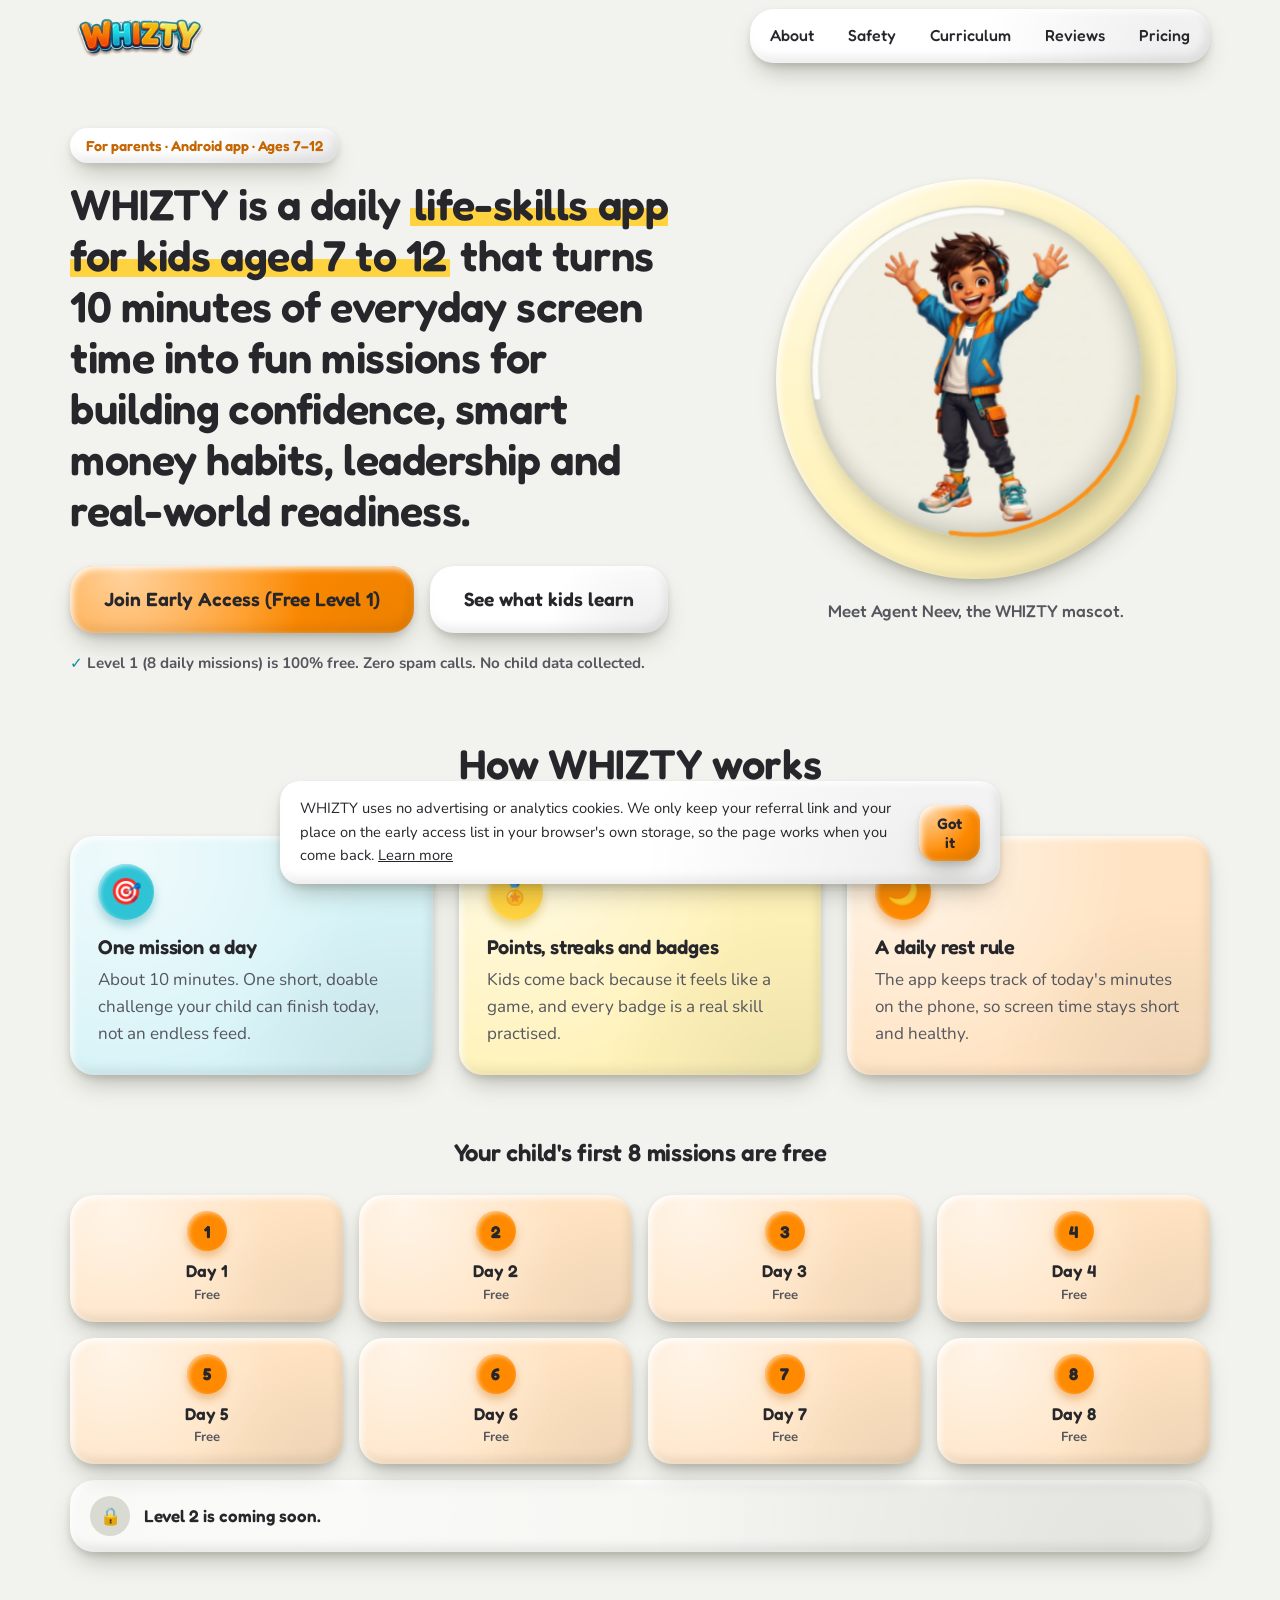
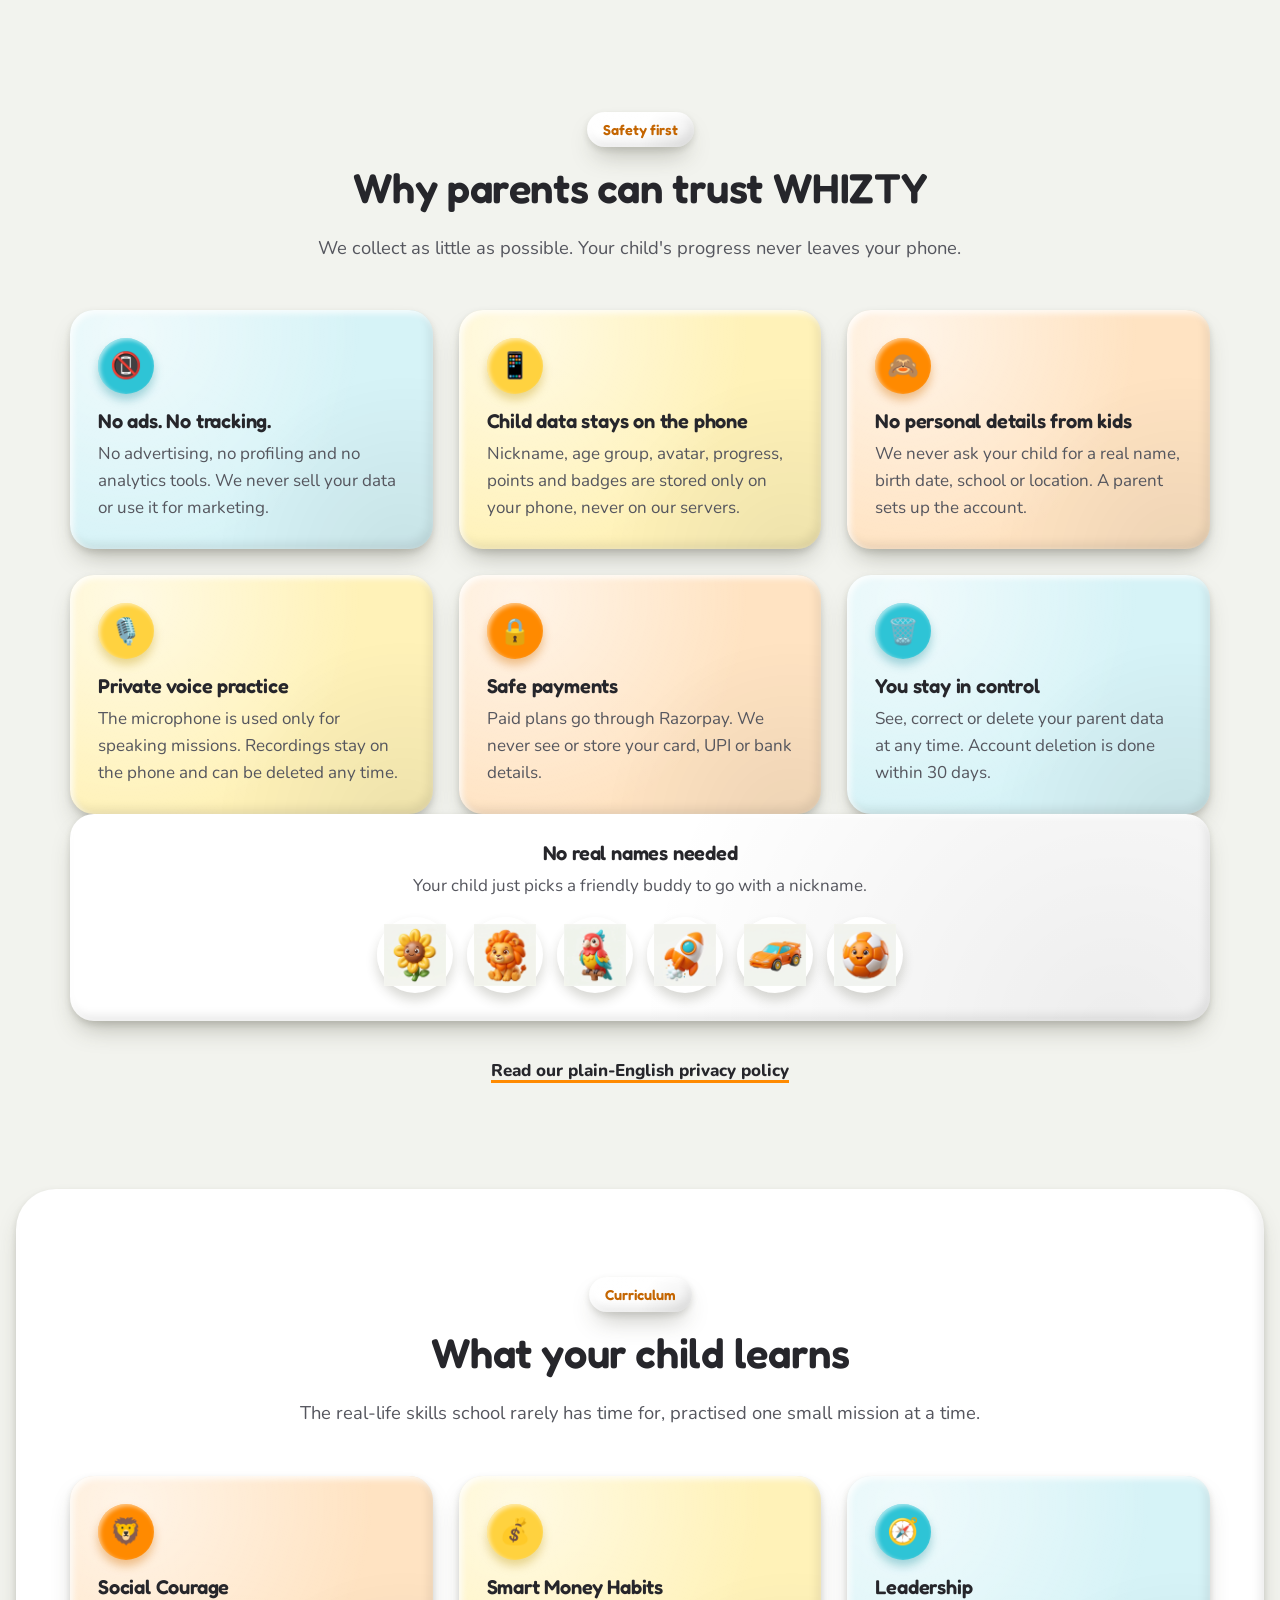
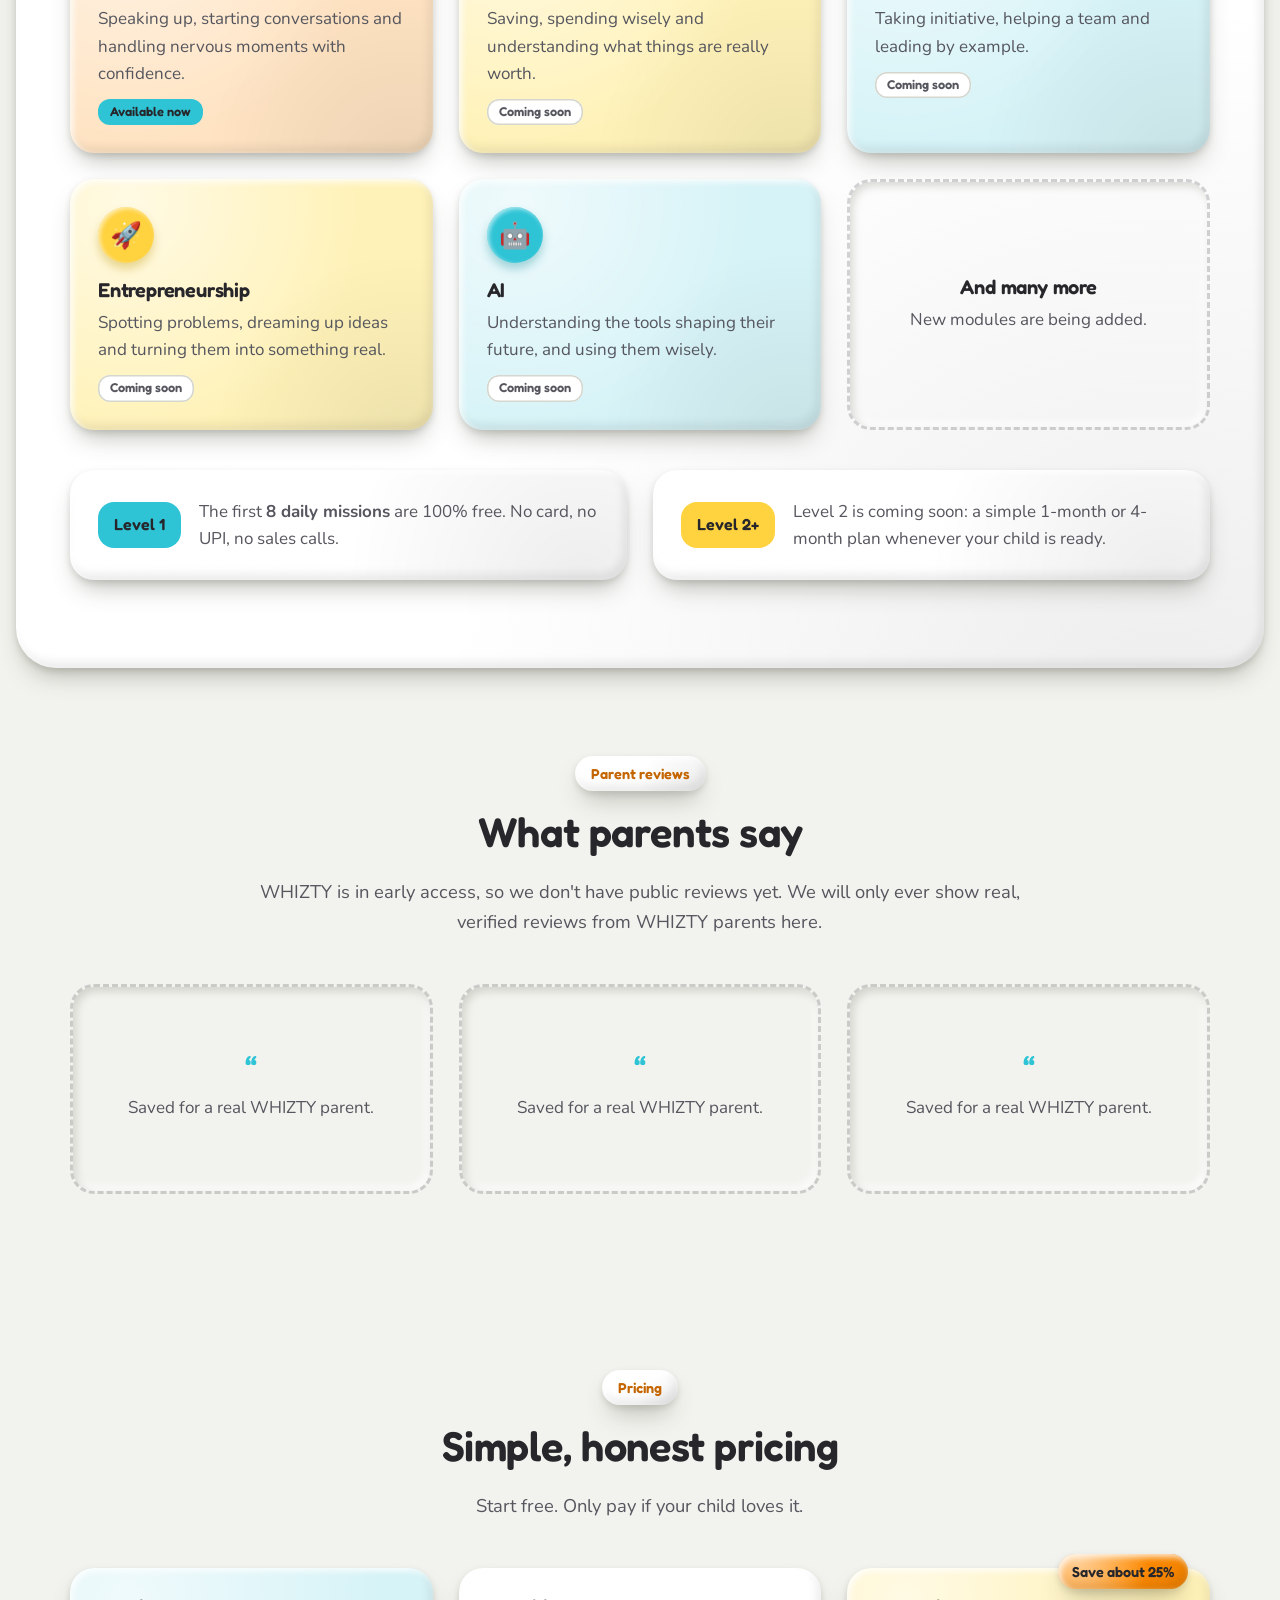
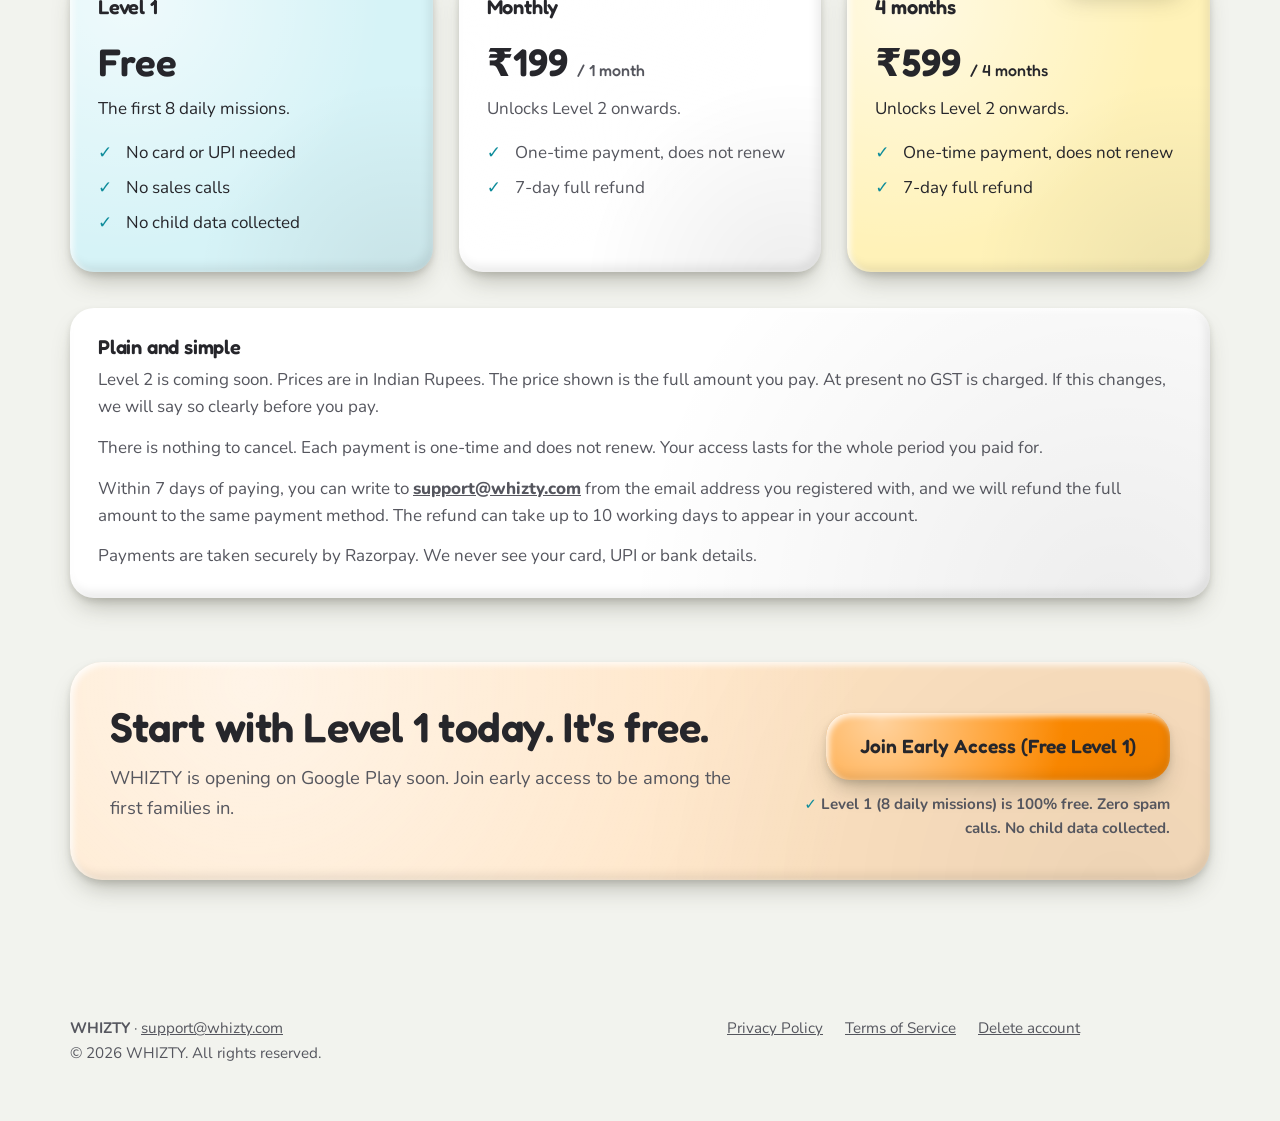
==== index.html @ 429b8684 "WHIZTY website Co-Authored-By: Claude Sonnet 5.5 <noreply@anthropic.com>" ====
<!doctype html>
<html lang="en-IN">
<head>
<meta charset="utf-8">
<meta name="viewport" content="width=device-width, initial-scale=1">
<meta http-equiv="Content-Security-Policy" content="default-src 'self'; script-src 'self'; style-src 'self'; font-src 'self'; img-src 'self' data:; connect-src 'self' https://ypdkqgizdweyfsnjqrsb.supabase.co; form-action 'self'; base-uri 'self'; object-src 'none'; upgrade-insecure-requests">
<meta name="referrer" content="strict-origin-when-cross-origin">
<title>WHIZTY | Daily Life-Skills App for Kids Aged 7–12</title>
<meta name="description" content="WHIZTY turns 10 minutes of daily screen time into fun missions that build confidence, smart money habits and leadership in kids aged 7 to 12. Level 1 is free. No ads, no child data collected.">
<link rel="canonical" href="https://whizty.com/">
<meta name="theme-color" content="#FF8A00">
<meta name="robots" content="index, follow, max-image-preview:large">

<!-- Social previews (WhatsApp, Facebook, LinkedIn, X) -->
<meta property="og:type" content="website">
<meta property="og:site_name" content="WHIZTY">
<meta property="og:locale" content="en_IN">
<meta property="og:url" content="https://whizty.com/">
<meta property="og:title" content="WHIZTY – Life skills for kids aged 7–12, one fun mission a day">
<meta property="og:description" content="Confidence, smart money habits and leadership in 10 minutes a day. Level 1 is 100% free. No ads. No child data collected.">
<meta property="og:image" content="https://whizty.com/assets/og-image.png">
<meta property="og:image:width" content="1200">
<meta property="og:image:height" content="630">
<meta property="og:image:alt" content="Agent Neev, the WHIZTY mascot, next to the words: Life skills for kids aged 7 to 12. Level 1 is 100% free.">
<meta name="twitter:card" content="summary_large_image">
<meta name="twitter:title" content="WHIZTY – Life skills for kids aged 7–12">
<meta name="twitter:description" content="One fun 10-minute mission a day for confidence, money smarts and leadership. Level 1 is free.">
<meta name="twitter:image" content="https://whizty.com/assets/og-image.png">

<link rel="icon" href="favicon.ico" sizes="48x48">
<link rel="icon" href="icon-192.png" type="image/png" sizes="192x192">
<link rel="apple-touch-icon" href="apple-touch-icon.png">
<link rel="preload" href="fonts/fredoka_variable.ttf" as="font" type="font/ttf" crossorigin>
<link rel="stylesheet" href="css/style.css">

<script type="application/ld+json">
{
  "@context": "https://schema.org",
  "@graph": [
    {
      "@type": "Organization",
      "@id": "https://whizty.com/#org",
      "name": "WHIZTY",
      "url": "https://whizty.com/",
      "logo": "https://whizty.com/assets/logo-512.jpg",
      "email": "support@whizty.com"
    },
    {
      "@type": "WebSite",
      "@id": "https://whizty.com/#website",
      "url": "https://whizty.com/",
      "name": "WHIZTY",
      "publisher": { "@id": "https://whizty.com/#org" },
      "inLanguage": "en-IN"
    },
    {
      "@type": "MobileApplication",
      "name": "WHIZTY",
      "operatingSystem": "Android",
      "applicationCategory": "EducationalApplication",
      "description": "A daily life-skills app for kids aged 7 to 12 with one short mission a day for confidence, smart money habits, leadership, entrepreneurship and AI.",
      "audience": { "@type": "PeopleAudience", "suggestedMinAge": 7, "suggestedMaxAge": 12 },
      "publisher": { "@id": "https://whizty.com/#org" },
      "offers": [
        { "@type": "Offer", "name": "Level 1 (8 daily missions)", "price": "0", "priceCurrency": "INR" },
        { "@type": "Offer", "name": "Monthly plan", "price": "199", "priceCurrency": "INR" },
        { "@type": "Offer", "name": "4-month plan", "price": "599", "priceCurrency": "INR" }
      ]
    }
  ]
}
</script>
<script src="config.js" defer></script>
<script src="js/main.js" defer></script>
<script src="js/neev.js" defer></script>
</head>
<body>
<a class="skip" href="#main">Skip to content</a>

<header class="site-header">
  <div class="wrap nav">
    <a class="logo" href="./" aria-label="WHIZTY home">
      <img src="assets/logo-wordmark.webp" alt="WHIZTY" width="140" height="44">
    </a>
    <nav aria-label="Main">
      <ul>
        <li><a href="#about">About</a></li>
        <li><a href="#safety">Safety</a></li>
        <li><a href="#curriculum">Curriculum</a></li>
        <li><a href="#reviews">Reviews</a></li>
        <li><a href="#pricing">Pricing</a></li>
      </ul>
    </nav>
  </div>
</header>

<main id="main">

<!-- 1. WHAT THE APP DOES -->
<section id="about" class="hero" aria-labelledby="pitch">
  <div class="wrap hero-grid">
    <div class="hero-copy">
      <p class="eyebrow">For parents · Android app · Ages 7–12</p>
      <h1 id="pitch">WHIZTY is a daily <span class="hl">life-skills app for kids aged 7 to 12</span> that turns 10 minutes of everyday screen time into fun missions for building confidence, smart money habits, leadership and real-world readiness.</h1>
      <div class="cta-row">
        <a href="#pricing" class="btn btn-primary btn-lg magnetic" data-cta>Join Early Access (Free Level 1)</a>
        <a href="#curriculum" class="btn btn-lg magnetic">See what kids learn</a>
      </div>
      <p class="trust-line">Level 1 (8 daily missions) is 100% free. Zero spam calls. No child data collected.</p>
    </div>

    <div class="hero-visual">
      <div class="neev-stage">
        <div id="neev-slot" class="neev-slot">
          <noscript><img src="assets/neev/neev-1.webp" alt="Agent Neev, the WHIZTY mascot, waving hello with both hands" width="720" height="720"></noscript>
        </div>
      </div>
      <p class="neev-caption">Meet Agent Neev, the WHIZTY mascot.</p>
    </div>
  </div>

  <div class="wrap how">
    <h2 class="center">How WHIZTY works</h2>
    <div class="grid grid-3">
      <article class="card accent-turq">
        <div class="bubble" aria-hidden="true">🎯</div>
        <h3>One mission a day</h3>
        <p>About 10 minutes. One short, doable challenge your child can finish today, not an endless feed.</p>
      </article>
      <article class="card accent-sun">
        <div class="bubble" aria-hidden="true">🏅</div>
        <h3>Points, streaks and badges</h3>
        <p>Kids come back because it feels like a game, and every badge is a real skill practised.</p>
      </article>
      <article class="card accent-orange">
        <div class="bubble" aria-hidden="true">🌙</div>
        <h3>A daily rest rule</h3>
        <p>The app keeps track of today's minutes on the phone, so screen time stays short and healthy.</p>
      </article>
    </div>

    <div class="how-days">
      <h3 class="center">Your child's first 8 missions are free</h3>
      <div class="days">
        <div class="day"><b>1</b>Day 1<small>Free</small></div>
        <div class="day"><b>2</b>Day 2<small>Free</small></div>
        <div class="day"><b>3</b>Day 3<small>Free</small></div>
        <div class="day"><b>4</b>Day 4<small>Free</small></div>
        <div class="day"><b>5</b>Day 5<small>Free</small></div>
        <div class="day"><b>6</b>Day 6<small>Free</small></div>
        <div class="day"><b>7</b>Day 7<small>Free</small></div>
        <div class="day"><b>8</b>Day 8<small>Free</small></div>
      </div>
      <div class="day-locked"><span aria-hidden="true">🔒</span>Level 2 is coming soon.</div>
    </div>
  </div>
</section>

<!-- 2. WHY PARENTS CAN TRUST IT -->
<section id="safety" aria-labelledby="safety-title">
  <div class="wrap">
    <div class="center">
      <p class="eyebrow">Safety first</p>
      <h2 id="safety-title">Why parents can trust WHIZTY</h2>
      <p class="lead">We collect as little as possible. Your child's progress never leaves your phone.</p>
    </div>
    <div class="grid grid-3">
      <article class="card accent-turq">
        <div class="bubble" aria-hidden="true">📵</div>
        <h3>No ads. No tracking.</h3>
        <p>No advertising, no profiling and no analytics tools. We never sell your data or use it for marketing.</p>
      </article>
      <article class="card accent-sun">
        <div class="bubble" aria-hidden="true">📱</div>
        <h3>Child data stays on the phone</h3>
        <p>Nickname, age group, avatar, progress, points and badges are stored only on your phone, never on our servers.</p>
      </article>
      <article class="card accent-orange">
        <div class="bubble" aria-hidden="true">🙈</div>
        <h3>No personal details from kids</h3>
        <p>We never ask your child for a real name, birth date, school or location. A parent sets up the account.</p>
      </article>
      <article class="card accent-sun">
        <div class="bubble" aria-hidden="true">🎙️</div>
        <h3>Private voice practice</h3>
        <p>The microphone is used only for speaking missions. Recordings stay on the phone and can be deleted any time.</p>
      </article>
      <article class="card accent-orange">
        <div class="bubble" aria-hidden="true">🔒</div>
        <h3>Safe payments</h3>
        <p>Paid plans go through Razorpay. We never see or store your card, UPI or bank details.</p>
      </article>
      <article class="card accent-turq">
        <div class="bubble" aria-hidden="true">🗑️</div>
        <h3>You stay in control</h3>
        <p>See, correct or delete your parent data at any time. Account deletion is done within 30 days.</p>
      </article>
    </div>
    <div class="card center">
      <h3>No real names needed</h3>
      <p>Your child just picks a friendly buddy to go with a nickname.</p>
      <div class="buddies">
        <span><img src="assets/avatars/avatar_flower.webp" alt="A cartoon sunflower avatar" width="62" height="62" loading="lazy"></span>
        <span><img src="assets/avatars/avatar_animal.webp" alt="A cartoon lion cub avatar" width="62" height="62" loading="lazy"></span>
        <span><img src="assets/avatars/avatar_bird.webp" alt="A cartoon parrot avatar" width="62" height="62" loading="lazy"></span>
        <span><img src="assets/avatars/avatar_rocket.webp" alt="A cartoon rocket avatar" width="62" height="62" loading="lazy"></span>
        <span><img src="assets/avatars/avatar_car.webp" alt="A cartoon sports car avatar" width="62" height="62" loading="lazy"></span>
        <span><img src="assets/avatars/avatar_ball.webp" alt="A cartoon football avatar" width="62" height="62" loading="lazy"></span>
      </div>
    </div>
    <p class="center trust-link"><a class="text-link" href="privacy.html">Read our plain-English privacy policy</a></p>
  </div>
</section>

<!-- 3. WHAT THE CHILD LEARNS -->
<section id="curriculum" class="skills" aria-labelledby="curriculum-title">
  <div class="wrap">
    <div class="center">
      <p class="eyebrow">Curriculum</p>
      <h2 id="curriculum-title">What your child learns</h2>
      <p class="lead">The real-life skills school rarely has time for, practised one small mission at a time.</p>
    </div>
    <div class="grid skill-grid">
      <article class="card accent-orange">
        <div class="bubble" aria-hidden="true">🦁</div>
        <h3>Social Courage</h3>
        <p>Speaking up, starting conversations and handling nervous moments with confidence.</p>
        <span class="tag">Available now</span>
      </article>
      <article class="card accent-sun">
        <div class="bubble" aria-hidden="true">💰</div>
        <h3>Smart Money Habits</h3>
        <p>Saving, spending wisely and understanding what things are really worth.</p>
        <span class="tag soon">Coming soon</span>
      </article>
      <article class="card accent-turq">
        <div class="bubble" aria-hidden="true">🧭</div>
        <h3>Leadership</h3>
        <p>Taking initiative, helping a team and leading by example.</p>
        <span class="tag soon">Coming soon</span>
      </article>
      <article class="card accent-sun">
        <div class="bubble" aria-hidden="true">🚀</div>
        <h3>Entrepreneurship</h3>
        <p>Spotting problems, dreaming up ideas and turning them into something real.</p>
        <span class="tag soon">Coming soon</span>
      </article>
      <article class="card accent-turq">
        <div class="bubble" aria-hidden="true">🤖</div>
        <h3>AI</h3>
        <p>Understanding the tools shaping their future, and using them wisely.</p>
        <span class="tag soon">Coming soon</span>
      </article>
      <article class="card more">
        <h3>And many more</h3>
        <p>New modules are being added.</p>
      </article>
    </div>
    <div class="levels">
      <div class="card level free">
        <span class="tag">Level 1</span>
        <p>The first <strong>8 daily missions</strong> are 100% free. No card, no UPI, no sales calls.</p>
      </div>
      <div class="card level paid">
        <span class="tag">Level 2+</span>
        <p>Level 2 is coming soon: a simple 1-month or 4-month plan whenever your child is ready.</p>
      </div>
    </div>
  </div>
</section>

<!-- 4. SOCIAL PROOF (verified testimonials only) -->
<section id="reviews" aria-labelledby="reviews-title">
  <div class="wrap">
    <div class="center">
      <p class="eyebrow">Parent reviews</p>
      <h2 id="reviews-title">What parents say</h2>
      <p class="lead">WHIZTY is in early access, so we don't have public reviews yet. We will only ever show real, verified reviews from WHIZTY parents here.</p>
    </div>
    <div class="grid grid-3">
      <!-- To add a REAL, verified review, replace one slot with:
      <figure class="card review">
        <blockquote>"The parent's exact words."</blockquote>
        <figcaption>First name, city · parent of a 9-year-old</figcaption>
      </figure>
      -->
      <div class="card review-slot"><span class="quote" aria-hidden="true">“</span><p>Saved for a real WHIZTY parent.</p></div>
      <div class="card review-slot"><span class="quote" aria-hidden="true">“</span><p>Saved for a real WHIZTY parent.</p></div>
      <div class="card review-slot"><span class="quote" aria-hidden="true">“</span><p>Saved for a real WHIZTY parent.</p></div>
    </div>
  </div>
</section>

<!-- 5. CALL TO ACTION (pricing + final button, bottom-right) -->
<section id="pricing" aria-labelledby="pricing-title">
  <div class="wrap">
    <div class="center">
      <p class="eyebrow">Pricing</p>
      <h2 id="pricing-title">Simple, honest pricing</h2>
      <p class="lead">Start free. Only pay if your child loves it.</p>
    </div>
    <div class="grid grid-3 price-grid">
      <article class="card plan free">
        <h3>Level 1</h3>
        <p class="price">Free</p>
        <p>The first 8 daily missions.</p>
        <ul>
          <li>No card or UPI needed</li>
          <li>No sales calls</li>
          <li>No child data collected</li>
        </ul>
      </article>
      <article class="card plan">
        <h3>Monthly</h3>
        <p class="price">₹199 <small>/ 1 month</small></p>
        <p>Unlocks Level 2 onwards.</p>
        <ul>
          <li>One-time payment, does not renew</li>
          <li>7-day full refund</li>
        </ul>
      </article>
      <article class="card plan featured">
        <span class="badge">Save about 25%</span>
        <h3>4 months</h3>
        <p class="price">₹599 <small>/ 4 months</small></p>
        <p>Unlocks Level 2 onwards.</p>
        <ul>
          <li>One-time payment, does not renew</li>
          <li>7-day full refund</li>
        </ul>
      </article>
    </div>
    <div class="card pay-note-card">
      <h3>Plain and simple</h3>
      <p>Level 2 is coming soon. Prices are in Indian Rupees. The price shown is the full amount you pay. At present no GST is charged. If this changes, we will say so clearly before you pay.</p>
      <p>There is nothing to cancel. Each payment is one-time and does not renew. Your access lasts for the whole period you paid for.</p>
      <p>Within 7 days of paying, you can write to <a href="mailto:support@whizty.com">support@whizty.com</a> from the email address you registered with, and we will refund the full amount to the same payment method. The refund can take up to 10 working days to appear in your account.</p>
      <p>Payments are taken securely by Razorpay. We never see your card, UPI or bank details.</p>
    </div>

    <div class="final-cta">
      <div>
        <h2>Start with Level 1 today. It's free.</h2>
        <p class="lead">WHIZTY is opening on Google Play soon. Join early access to be among the first families in.</p>
      </div>
      <div class="actions">
        <a href="#pricing" class="btn btn-primary btn-lg magnetic" data-cta>Join Early Access (Free Level 1)</a>
        <a class="wa-link" href="#" data-wa-contact hidden>Or message us on WhatsApp</a>
        <p class="trust-line">Level 1 (8 daily missions) is 100% free. Zero spam calls. No child data collected.</p>
      </div>
    </div>
  </div>
</section>
</main>

<footer class="site-footer">
  <div class="wrap foot">
    <div>
      <strong>WHIZTY</strong> · <a href="mailto:support@whizty.com">support@whizty.com</a><br>
      © <span data-year>2026</span> WHIZTY. All rights reserved.
    </div>
    <nav aria-label="Legal">
      <a href="privacy.html">Privacy Policy</a>
      <a href="terms.html">Terms of Service</a>
      <a href="delete-account.html">Delete account</a>
    </nav>
  </div>
</footer>

<!-- Agent Neev: drawn on a canvas that follows scroll progress -->
<canvas id="neev" class="neev-canvas" role="img" aria-label="Agent Neev, the WHIZTY mascot: a cheerful boy in a blue and orange jacket with a headset, who waves, points and gives a thumbs up as you scroll down the page"></canvas>

<!-- Early Access form -->
<dialog id="join-dialog" class="dialog" aria-labelledby="join-title">
  <button class="dialog-close" type="button" data-close aria-label="Close">×</button>

  <div id="view-form">
    <h2 id="join-title">Join Early Access</h2>
    <p class="small">Get free Level 1 access as soon as WHIZTY opens. We'll add your Gmail to our Google Play test list and send you the invite on WhatsApp.</p>
    <form id="join-form" novalidate>
      <div class="field">
        <label for="f-wa">Parent's WhatsApp number</label>
        <div class="phone-field">
          <span class="prefix" aria-hidden="true">+91</span>
          <input class="input" id="f-wa" name="whatsapp" type="tel" inputmode="numeric" autocomplete="tel-national" maxlength="14" placeholder="98765 43210" required aria-describedby="f-wa-hint">
        </div>
        <p class="hint" id="f-wa-hint">10-digit Indian mobile number.</p>
      </div>
      <div class="field">
        <label for="f-gm">Gmail ID you use on Google Play</label>
        <input class="input" id="f-gm" name="email" type="email" autocomplete="email" placeholder="yourname@gmail.com" required aria-describedby="f-gm-hint">
        <p class="hint" id="f-gm-hint">Needed to add you as a tester on Google Play.</p>
      </div>
      <label class="check">
        <input type="checkbox" id="f-consent" name="consent" required>
        <span>I am the parent or guardian. I agree to the <a href="privacy.html" target="_blank" rel="noopener">Privacy Policy</a> and to WHIZTY messaging me on WhatsApp about early access.</span>
      </label>
      <div class="hp" aria-hidden="true">
        <label for="f-site">Leave this empty</label>
        <input id="f-site" name="website" type="text" tabindex="-1" autocomplete="off">
      </div>
      <p class="form-error" id="form-error" role="alert"></p>
      <button class="btn btn-primary btn-block btn-lg" type="submit" id="join-submit">Join Early Access</button>
      <p class="trust-line">Level 1 (8 daily missions) is 100% free. Zero spam calls. No child data collected.</p>
    </form>
  </div>

  <div id="view-done" hidden>
    <p class="eyebrow" id="done-eyebrow">You're in! 🎉</p>
    <h2 class="done-rank" id="done-rank" tabindex="-1">You are on the Early Access list</h2>
    <div class="progress-wrap">
      <p class="reward">Invite 3 parents = Founding Parent Priority Access + 1 Month of Level 2 Free (worth ₹199).</p>
      <div class="bar" role="progressbar" aria-label="Parents invited" aria-valuemin="0" aria-valuemax="3" aria-valuenow="0" id="ref-bar"><span id="ref-fill"></span></div>
      <p class="count" id="ref-count">0 of 3 parents joined with your link</p>
    </div>
    <p class="small">Every parent who joins with your link moves you 10 places up the list.</p>
    <div class="share-row">
      <a class="btn btn-primary btn-lg" id="share-wa" href="#" target="_blank" rel="noopener">
        <svg viewBox="0 0 24 24" aria-hidden="true"><path fill="currentColor" d="M12 2a10 10 0 0 0-8.6 15.1L2 22l5-1.3A10 10 0 1 0 12 2Zm0 18.2a8.2 8.2 0 0 1-4.2-1.2l-.3-.2-3 .8.8-2.9-.2-.3A8.2 8.2 0 1 1 12 20.2Zm4.5-6.1c-.2-.1-1.5-.7-1.7-.8-.2-.1-.4-.1-.6.1l-.8 1c-.1.2-.3.2-.5.1a6.7 6.7 0 0 1-3.3-2.9c-.3-.4.3-.4.7-1.4.1-.2 0-.3 0-.4l-.8-1.8c-.2-.5-.4-.4-.6-.4h-.5a1 1 0 0 0-.7.3 3 3 0 0 0-.9 2.2c0 1.3.9 2.5 1 2.7.1.2 1.8 2.8 4.4 3.9 1.6.7 2.3.8 3.1.6.5-.1 1.5-.6 1.7-1.2.2-.6.2-1.1.2-1.2-.1-.2-.3-.2-.5-.3Z"/></svg>
        Share on WhatsApp
      </a>
      <button class="btn" type="button" id="copy-link">Copy Referral Link</button>
    </div>
    <p class="ref-link" id="ref-link"></p>
    <p class="small center"><button type="button" class="linklike" id="not-me">Not you? Join with different details</button></p>
  </div>
</dialog>

<!-- Cookie notice -->
<div class="cookie" id="cookie" role="region" aria-label="Cookie notice" hidden>
  <p>WHIZTY uses no advertising or analytics cookies. We only keep your referral link and your place on the early access list in your browser's own storage, so the page works when you come back. <a href="privacy.html#website">Learn more</a></p>
  <button class="btn btn-primary btn-sm" type="button" id="cookie-ok">Got it</button>
</div>
</body>
</html>
---- css/style.css ----
/* WHIZTY landing page: the same claymorphism look as the Android app.
   Brand palette (strict): cream #F2F3EE · orange #FF8A00 · turquoise #2EC4D6 · yellow #FFD23F
   Fonts are the app's own Fredoka (headings, buttons) and Nunito (body), kept in /fonts.
   Clay recipe = ui/ClayStyle.kt in the app: soft shadow underneath, a light patch top-left,
   a faint shade bottom-right and a thin light rim. Pressed things dip to 95%. */

@font-face {
  font-family: "Fredoka";
  src: url("../fonts/fredoka_variable.ttf") format("truetype");
  font-weight: 300 700;
  font-display: swap;
}
@font-face {
  font-family: "Nunito";
  src: url("../fonts/nunito_variable.ttf") format("truetype");
  font-weight: 200 1000;
  font-display: swap;
}

:root {
  --cream: #F2F3EE;
  --orange: #FF8A00;
  --turq: #2EC4D6;
  --sun: #FFD23F;
  --orange-tint: #FFE3C2;   /* the app's "today" day card */
  --turq-tint: #D6F3F7;
  --sun-tint: #FFF2B8;
  --locked: #F4F4F0;        /* the app's locked day card */
  --ink: #26262B;
  --ink-soft: #55565E;
  --surface: #FFFFFF;       /* the app's finished-day card */
  --r-16: 16px;
  --r-20: 20px;
  --r-24: 24px;
  --sh: 60, 60, 40;         /* shadow colour (r, g, b); coloured clay overrides it */
  /* light patch top-left + faint shade bottom-right, drawn over the clay colour */
  --patch: radial-gradient(circle at 16% 10%, rgba(255, 255, 255, .62), rgba(255, 255, 255, 0) 62%),
           radial-gradient(circle at 92% 105%, rgba(0, 0, 0, .07), rgba(0, 0, 0, 0) 45%);
  --clay: 0 14px 24px -8px rgba(var(--sh), .34), 0 3px 6px rgba(var(--sh), .14),
          inset 3px 3px 6px rgba(255, 255, 255, .85), inset -4px -6px 10px rgba(0, 0, 0, .08);
  --clay-in: inset 3px 4px 8px rgba(60, 60, 40, .18), inset -3px -4px 8px rgba(255, 255, 255, .9);
  --font-head: "Fredoka", "Trebuchet MS", system-ui, sans-serif;
  --font-body: "Nunito", system-ui, -apple-system, "Segoe UI", sans-serif;
  --header-h: 72px;
  --press: cubic-bezier(.34, 1.56, .64, 1);   /* the app's bouncy spring */
}

*, *::before, *::after { box-sizing: border-box; }
html { scroll-behavior: smooth; -webkit-text-size-adjust: 100%; }
body {
  margin: 0;
  background: var(--cream);
  color: var(--ink);
  font-family: var(--font-body);
  font-size: 17px;
  line-height: 1.6;
  overflow-x: hidden;
}
img { max-width: 100%; height: auto; display: block; }
a { color: inherit; }
h1, h2, h3, .btn, .tag, .badge, .eyebrow { font-family: var(--font-head); }
h1, h2, h3 { line-height: 1.18; margin: 0 0 .5em; font-weight: 600; letter-spacing: -.01em; }
h2 { font-size: clamp(1.8rem, 4vw, 2.6rem); }
h3 { font-size: 1.25rem; }
p { margin: 0 0 1em; }
:focus-visible { outline: 3px solid var(--turq); outline-offset: 3px; border-radius: 8px; }

.wrap { width: min(1140px, 100% - 32px); margin-inline: auto; }
section { padding: 88px 0; scroll-margin-top: var(--header-h); }
.center { text-align: center; }
.lead { font-size: 1.15rem; color: var(--ink-soft); max-width: 42em; }
.center .lead { margin-inline: auto; }
.eyebrow {
  display: inline-block; margin: 0 0 16px; padding: 6px 16px;
  font-weight: 600; font-size: .9rem; color: #C46500;
  background: var(--patch), var(--surface); border-radius: 999px; box-shadow: var(--clay);
  --sh: 255, 138, 0;
}
.skip { position: absolute; left: -999px; top: 8px; z-index: 100; background: var(--sun); padding: 8px 14px; border-radius: 12px; }
.skip:focus { left: 8px; }

/* ---------- Header (logo top-left = start of the Z) ---------- */
.site-header {
  position: sticky; top: 0; z-index: 30;
  background: rgba(242, 243, 238, .9);
  backdrop-filter: blur(10px); -webkit-backdrop-filter: blur(10px);
}
.nav { display: flex; align-items: center; justify-content: space-between; gap: 16px; min-height: var(--header-h); }
.logo { display: flex; align-items: center; gap: 10px; text-decoration: none; font-family: var(--font-head); font-weight: 700; font-size: 1.55rem; letter-spacing: .03em; }
/* darken blend lets the wordmark's off-white background melt into the cream page */
.logo img { width: auto; height: 44px; mix-blend-mode: darken; }
.nav ul { display: flex; gap: 6px; list-style: none; margin: 0; padding: 6px; background: var(--patch), var(--surface); border-radius: var(--r-24); box-shadow: var(--clay); }
.nav ul a { display: block; padding: 8px 14px; border-radius: var(--r-16); text-decoration: none; font-family: var(--font-head); font-weight: 500; font-size: 1rem; transition: transform .25s var(--press), background .2s; }
.nav ul a:hover { background: var(--orange-tint); }
.nav ul a:active { transform: scale(.95); }

/* ---------- Buttons (clay, dip to 95% when pressed) ---------- */
.btn {
  display: inline-flex; align-items: center; justify-content: center; gap: 10px;
  min-height: 52px; padding: 14px 28px; border: 0; border-radius: var(--r-24);
  font-size: 1.08rem; font-weight: 600; text-decoration: none; text-align: center; cursor: pointer;
  color: var(--ink); background: var(--patch), var(--surface); box-shadow: var(--clay);
  transition: transform .25s var(--press), box-shadow .2s ease, translate .25s cubic-bezier(.2, .8, .2, 1);
}
.btn:hover { transform: translateY(-2px); }
.btn:active { transform: scale(.95); }
.btn-primary { background: var(--patch), var(--orange); --sh: 255, 110, 0; }
.btn-turq { background: var(--patch), var(--turq); --sh: 20, 140, 155; }
.btn-lg { min-height: 64px; padding: 18px 34px; font-size: 1.2rem; }
.btn-sm { min-height: 42px; padding: 9px 18px; font-size: .95rem; border-radius: var(--r-16); }
.btn-block { width: 100%; }
.btn[disabled] { opacity: .65; cursor: progress; }
.btn svg { width: 22px; height: 22px; flex: none; }

/* ---------- Clay cards (puffy, expand on hover) ---------- */
.card {
  position: relative; padding: 28px; border-radius: var(--r-24);
  background: var(--patch), var(--surface); box-shadow: var(--clay);
  transition: transform .28s var(--press), box-shadow .28s ease;
}
@media (hover: hover) {
  .card:hover { transform: translateY(-6px) scale(1.035); }
}
.card:focus-within { transform: translateY(-4px) scale(1.02); }
.card h3 { margin-bottom: 6px; }
.card p { color: var(--ink-soft); margin: 0; }
.accent-turq { background: var(--patch), var(--turq-tint); --sh: 46, 196, 214; }
.accent-sun { background: var(--patch), var(--sun-tint); --sh: 230, 170, 0; }
.accent-orange { background: var(--patch), var(--orange-tint); --sh: 255, 138, 0; }
.bubble {
  display: grid; place-items: center; width: 56px; height: 56px; margin-bottom: 16px;
  border-radius: 50%; font-size: 1.6rem; line-height: 1; background: var(--surface);
  box-shadow: 0 6px 10px rgba(60, 60, 40, .18), inset 2px 2px 4px #fff;
}
.accent-turq .bubble { background: var(--turq); box-shadow: 0 6px 10px rgba(20, 140, 155, .35), inset 2px 2px 4px rgba(255, 255, 255, .6); }
.accent-sun .bubble { background: var(--sun); box-shadow: 0 6px 10px rgba(190, 150, 0, .35), inset 2px 2px 4px rgba(255, 255, 255, .6); }
.accent-orange .bubble { background: var(--orange); box-shadow: 0 6px 10px rgba(214, 112, 0, .4), inset 2px 2px 4px rgba(255, 255, 255, .55); }
.grid { display: grid; gap: 26px; margin-top: 48px; }
.grid-3 { grid-template-columns: repeat(3, 1fr); }
.grid-2 { grid-template-columns: repeat(2, 1fr); }

/* ---------- Hero ---------- */
.hero { padding: 56px 0 72px; }
.hero-grid { display: grid; grid-template-columns: 1.15fr .85fr; gap: 40px; align-items: center; }
.hero h1 { font-size: clamp(1.75rem, 3.5vw, 2.7rem); font-weight: 600; max-width: 30ch; }
.hl { background: linear-gradient(transparent 58%, var(--sun) 58%, var(--sun) 92%, transparent 92%); padding: 0 .08em; }
.cta-row { display: flex; flex-wrap: wrap; gap: 16px; margin: 30px 0 18px; }
.trust-line { font-size: .95rem; font-weight: 700; color: var(--ink-soft); margin: 0; }
.trust-line::before { content: "✓ "; color: #0E8C9B; }
.hero-visual { position: relative; display: grid; justify-items: center; }
.neev-stage {
  position: relative; width: min(400px, 100%); aspect-ratio: 1;
  border-radius: 50%; background: var(--patch), var(--sun-tint); box-shadow: var(--clay); --sh: 230, 170, 0;
}
.neev-stage::after {
  content: ""; position: absolute; inset: 14%; border-radius: 50%;
  background: radial-gradient(circle at 35% 30%, rgba(255, 210, 63, .5), rgba(46, 196, 214, .22) 70%);
}
.neev-slot { position: absolute; inset: 4%; z-index: 1; }
.neev-slot img { width: 100%; height: 100%; object-fit: contain; }
.neev-caption { margin: 18px 0 0; font-family: var(--font-head); font-weight: 500; color: var(--ink-soft); text-align: center; }
.how { margin-top: 64px; }

/* The day cards, like the app's dashboard */
.days { display: grid; grid-template-columns: repeat(4, 1fr); gap: 16px; margin-top: 28px; }
.day {
  padding: 16px 10px; text-align: center; border-radius: var(--r-24);
  background: var(--patch), var(--orange-tint); box-shadow: var(--clay); --sh: 255, 138, 0;
  font-family: var(--font-head); font-weight: 600;
  transition: transform .28s var(--press);
}
@media (hover: hover) { .day:hover { transform: translateY(-4px) scale(1.04); } }
.day b {
  display: grid; place-items: center; width: 40px; height: 40px; margin: 0 auto 6px;
  border-radius: 50%; background: var(--orange); color: var(--ink);
  box-shadow: 0 5px 8px rgba(214, 112, 0, .4), inset 2px 2px 4px rgba(255, 255, 255, .55);
}
.day small { display: block; font-family: var(--font-body); font-weight: 700; font-size: .82rem; color: var(--ink-soft); }
.day-locked { margin-top: 16px; display: flex; align-items: center; gap: 14px; padding: 16px 20px; border-radius: var(--r-24); background: var(--patch), var(--locked); box-shadow: var(--clay); font-family: var(--font-head); font-weight: 600; }
.day-locked span { display: grid; place-items: center; width: 40px; height: 40px; border-radius: 50%; background: #D9DAD2; flex: none; }

/* Neev canvas: fixed overlay that travels down the page with scroll */
.neev-canvas {
  position: fixed; left: 0; top: 0; z-index: 20;
  width: 360px; height: 360px; transform-origin: 0 0;
  pointer-events: none; will-change: transform;
}
.neev-canvas.is-static { display: none; }
body.modal-open .neev-canvas { opacity: 0; }

/* ---------- Trust ---------- */
.trust-link { margin-top: 36px; }
.text-link { font-weight: 800; color: var(--ink); text-decoration-color: var(--orange); text-decoration-thickness: 3px; text-underline-offset: 4px; }
.buddies { display: flex; flex-wrap: wrap; justify-content: center; gap: 14px; margin-top: 18px; }
.buddies span { display: grid; place-items: center; width: 76px; height: 76px; border-radius: 50%; background: var(--surface); box-shadow: 0 7px 12px rgba(60, 60, 40, .2), inset 2px 2px 4px #fff; }
.buddies img { width: 62px; height: 62px; }

/* ---------- Curriculum (looks like the app's "What will my child learn?") ---------- */
.skills { background: var(--patch), var(--surface); border-radius: 40px; box-shadow: var(--clay); margin-inline: 16px; }
.skill-grid { grid-template-columns: repeat(3, 1fr); }
.skill-grid .card .ico { font-size: 2rem; line-height: 1; margin-bottom: 10px; }
.tag { display: inline-block; margin-top: 12px; padding: 3px 12px; border-radius: 12px; font-weight: 600; font-size: .8rem; background: var(--turq); color: var(--ink); }
.tag.soon { background: var(--surface); color: var(--ink-soft); box-shadow: inset 0 0 0 1.5px #D5D6CE; }
.card.more { display: grid; place-content: center; text-align: center; background: transparent; box-shadow: var(--clay-in); border: 3px dashed rgba(85, 86, 94, .25); }
.levels { display: grid; grid-template-columns: 1fr 1fr; gap: 26px; margin-top: 40px; }
.level { display: flex; gap: 18px; align-items: center; }
.level .tag { flex: none; margin: 0; padding: 10px 16px; border-radius: var(--r-16); font-size: 1rem; }
.level.free .tag { background: var(--turq); }
.level.paid .tag { background: var(--sun); }

/* ---------- Social proof (real reviews only) ---------- */
.review-slot {
  min-height: 210px; display: grid; place-content: center; text-align: center; gap: 8px;
  background: transparent; box-shadow: var(--clay-in); border: 3px dashed rgba(85, 86, 94, .25);
}
.review-slot .quote { font-family: var(--font-head); font-size: 3rem; line-height: .6; color: var(--turq); }
.review blockquote { margin: 0 0 16px; font-size: 1.05rem; }
.review figcaption { font-weight: 800; }

/* ---------- Pricing + final CTA (end of the Z: bottom-right) ---------- */
.price-grid { align-items: stretch; }
.plan { display: flex; flex-direction: column; }
.plan .price { font-family: var(--font-head); font-size: 2.4rem; font-weight: 600; margin: 6px 0 2px; color: var(--ink); }
.plan .price small { font-size: 1rem; font-weight: 500; color: var(--ink-soft); }
.plan ul { list-style: none; padding: 0; margin: 16px 0 0; color: var(--ink-soft); }
.plan li { padding-left: 28px; position: relative; margin-bottom: 8px; }
.plan li::before { content: "✓"; position: absolute; left: 0; top: 0; font-weight: 800; color: #0E8C9B; }
.plan.featured { background: var(--patch), var(--sun-tint); --sh: 230, 170, 0; }
.plan.featured p, .plan.featured ul, .plan.featured .price small { color: var(--ink); }
.plan.free { background: var(--patch), var(--turq-tint); --sh: 46, 196, 214; }
.plan.free p, .plan.free ul, .plan.free .price small { color: var(--ink); }
.badge { position: absolute; top: -14px; right: 22px; padding: 6px 14px; border-radius: 999px; background: var(--patch), var(--orange); box-shadow: var(--clay); --sh: 255, 110, 0; font-weight: 600; font-size: .9rem; }
.pay-note { margin-top: 26px; color: var(--ink-soft); text-align: center; font-size: .95rem; }

.final-cta {
  display: grid; grid-template-columns: minmax(0, 1fr) minmax(0, 400px); gap: 28px; align-items: end;
  margin-top: 64px; padding: 40px; border-radius: 32px; background: var(--patch), var(--orange-tint); box-shadow: var(--clay); --sh: 255, 138, 0;
}
.final-cta h2 { margin-bottom: .3em; }
.final-cta .actions { display: grid; justify-items: end; gap: 12px; }
.final-cta .trust-line { text-align: right; }
.wa-link { font-weight: 800; font-size: .95rem; }

/* ---------- Footer ---------- */
.site-footer { padding: 48px 0 56px; color: var(--ink-soft); font-size: .95rem; }
.foot { display: flex; flex-wrap: wrap; justify-content: space-between; gap: 20px; }
.foot nav a { margin-left: 18px; }
/* keep footer links clear of the travelling Neev medallion when side margins are narrow */
@media (min-width: 700px) and (max-width: 1519px) { .site-footer .foot { padding-right: 130px; } }
@media (max-width: 699px) { .site-footer { padding-bottom: 110px; } }

/* ---------- Early Access dialog ---------- */
.dialog {
  width: min(480px, calc(100% - 24px)); max-height: calc(100dvh - 24px); overflow: auto;
  padding: 34px 28px 28px; border: 0; border-radius: var(--r-24);
  background: var(--patch), var(--cream); color: var(--ink); box-shadow: var(--clay);
}
.dialog::backdrop { background: rgba(38, 38, 43, .45); backdrop-filter: blur(3px); }
.dialog h2 { font-size: 1.7rem; }
.dialog-close {
  position: absolute; top: 14px; right: 14px; width: 40px; height: 40px; border: 0; border-radius: var(--r-16);
  background: var(--patch), var(--surface); box-shadow: var(--clay); font-size: 1.4rem; cursor: pointer; color: var(--ink);
  transition: transform .25s var(--press);
}
.dialog-close:active { transform: scale(.92); }
.field { margin-bottom: 18px; }
.field label { display: block; font-weight: 800; margin-bottom: 6px; }
.field .hint { font-size: .85rem; color: var(--ink-soft); margin: 6px 0 0; }
.input {
  width: 100%; min-height: 52px; padding: 12px 16px; border: 2px solid transparent; border-radius: var(--r-16);
  background: var(--surface); color: var(--ink); font: inherit; box-shadow: var(--clay-in);
}
.input:focus { outline: none; border-color: var(--turq); }
.phone-field { display: flex; align-items: stretch; gap: 8px; }
.phone-field .prefix { display: grid; place-items: center; padding: 0 14px; border-radius: var(--r-16); background: var(--patch), var(--sun); box-shadow: var(--clay); --sh: 230, 170, 0; font-weight: 800; }
.check { display: flex; gap: 12px; align-items: flex-start; font-size: .92rem; margin-bottom: 18px; }
.check input { width: 22px; height: 22px; margin-top: 2px; accent-color: var(--orange); flex: none; }
.hp { position: absolute; left: -9999px; width: 1px; height: 1px; overflow: hidden; }   /* spam trap: real people never see it */
.form-error { min-height: 1.2em; margin: 0 0 12px; color: #B42318; font-weight: 700; font-size: .95rem; }
.dialog .trust-line { margin-top: 14px; text-align: center; font-size: .88rem; }

.done-rank { font-size: 1.9rem; }
.progress-wrap { margin: 18px 0; padding: 20px; border-radius: var(--r-20); background: var(--patch), var(--surface); box-shadow: var(--clay); }
.bar { height: 18px; border-radius: 999px; background: var(--cream); box-shadow: var(--clay-in); overflow: hidden; }
.bar span { display: block; height: 100%; width: 0; border-radius: inherit; background: var(--turq); box-shadow: inset -2px -3px 5px rgba(10, 110, 125, .35), inset 2px 2px 4px rgba(190, 245, 250, .8); transition: width .6s cubic-bezier(.2, .8, .2, 1); }
.progress-wrap .count { margin: 10px 0 0; font-weight: 800; }
.reward { font-weight: 700; }
.small { font-size: .9rem; color: var(--ink-soft); }
.share-row { display: grid; gap: 12px; margin-top: 18px; }
.ref-link { margin: 14px 0 0; word-break: break-all; text-align: center; font-size: .9rem; color: var(--ink-soft); }
.linklike { background: none; border: 0; padding: 0; font: inherit; color: var(--ink-soft); text-decoration: underline; cursor: pointer; }

/* ---------- Cookie notice ---------- */
.cookie {
  position: fixed; left: 16px; right: 16px; bottom: 16px; z-index: 40;
  display: flex; gap: 16px; align-items: center; justify-content: space-between;
  max-width: 720px; margin-inline: auto; padding: 16px 20px;
  border-radius: var(--r-20); background: var(--patch), var(--surface); box-shadow: var(--clay);
  font-size: .92rem;
}
.cookie p { margin: 0; }
.cookie[hidden] { display: none; }

/* ---------- Legal / 404 pages ---------- */
.doc { padding: 48px 0 80px; }
.doc .paper { max-width: 820px; margin-inline: auto; padding: 44px; border-radius: 32px; background: var(--patch), var(--surface); box-shadow: var(--clay); }
.doc h1 { font-size: clamp(2rem, 5vw, 2.7rem); }
.doc h2 { font-size: 1.35rem; margin-top: 1.8em; }
.doc .meta { font-weight: 700; color: var(--ink-soft); }
.doc ul { padding-left: 1.3em; }
.doc li { margin-bottom: .45em; }
.doc a { text-decoration-color: var(--orange); text-decoration-thickness: 2px; }
.notfound { min-height: 70vh; display: grid; place-items: center; text-align: center; padding: 60px 0; }
.notfound .big { font-family: var(--font-head); font-size: clamp(5rem, 18vw, 9rem); font-weight: 700; line-height: 1; margin: 0 0 10px; color: var(--orange); text-shadow: 6px 8px 0 rgba(214, 112, 0, .18); }

/* ---------- Responsive ---------- */
@media (max-width: 960px) {
  .hero-grid { grid-template-columns: 1fr; }
  .neev-stage { width: min(280px, 75%); }
  .grid-3, .skill-grid { grid-template-columns: 1fr 1fr; }
}
@media (max-width: 700px) {
  :root { --header-h: 112px; }
  body { font-size: 16px; }
  section { padding: 64px 0; }
  .nav { flex-direction: column; align-items: stretch; gap: 8px; padding: 10px 0; }
  .logo { font-size: 1.35rem; }
  .logo img { height: 38px; }
  .nav:has(> .btn) { flex-direction: row; align-items: center; }
  .nav ul { justify-content: space-between; gap: 0; padding: 4px; }
  .nav ul a { padding: 7px 8px; font-size: .92rem; }
  .grid-3, .grid-2, .skill-grid, .levels { grid-template-columns: 1fr; }
  .days { grid-template-columns: repeat(2, 1fr); }
  .card { padding: 24px; }
  .skills { margin-inline: 8px; border-radius: 28px; }
  .final-cta { grid-template-columns: 1fr; padding: 28px 22px; }
  .final-cta .actions { justify-items: stretch; }
  .final-cta .trust-line { text-align: left; }
  .cta-row .btn { width: 100%; }
  .cookie { flex-direction: column; align-items: stretch; }
  .doc .paper { padding: 28px 20px; }
  .foot nav a { margin: 0 18px 0 0; }
}
@media (prefers-reduced-motion: reduce) {
  html { scroll-behavior: auto; }
  *, *::before, *::after { transition: none !important; }
}

/* extra bits for the pricing note and the day strip */
.pay-note-card { margin-top: 36px; }
.pay-note-card p + p { margin-top: .8em; }
.how-days { margin-top: 64px; }
.how-days h3 { font-size: 1.5rem; }
.dialog .check a, .pay-note-card a { font-weight: 800; }
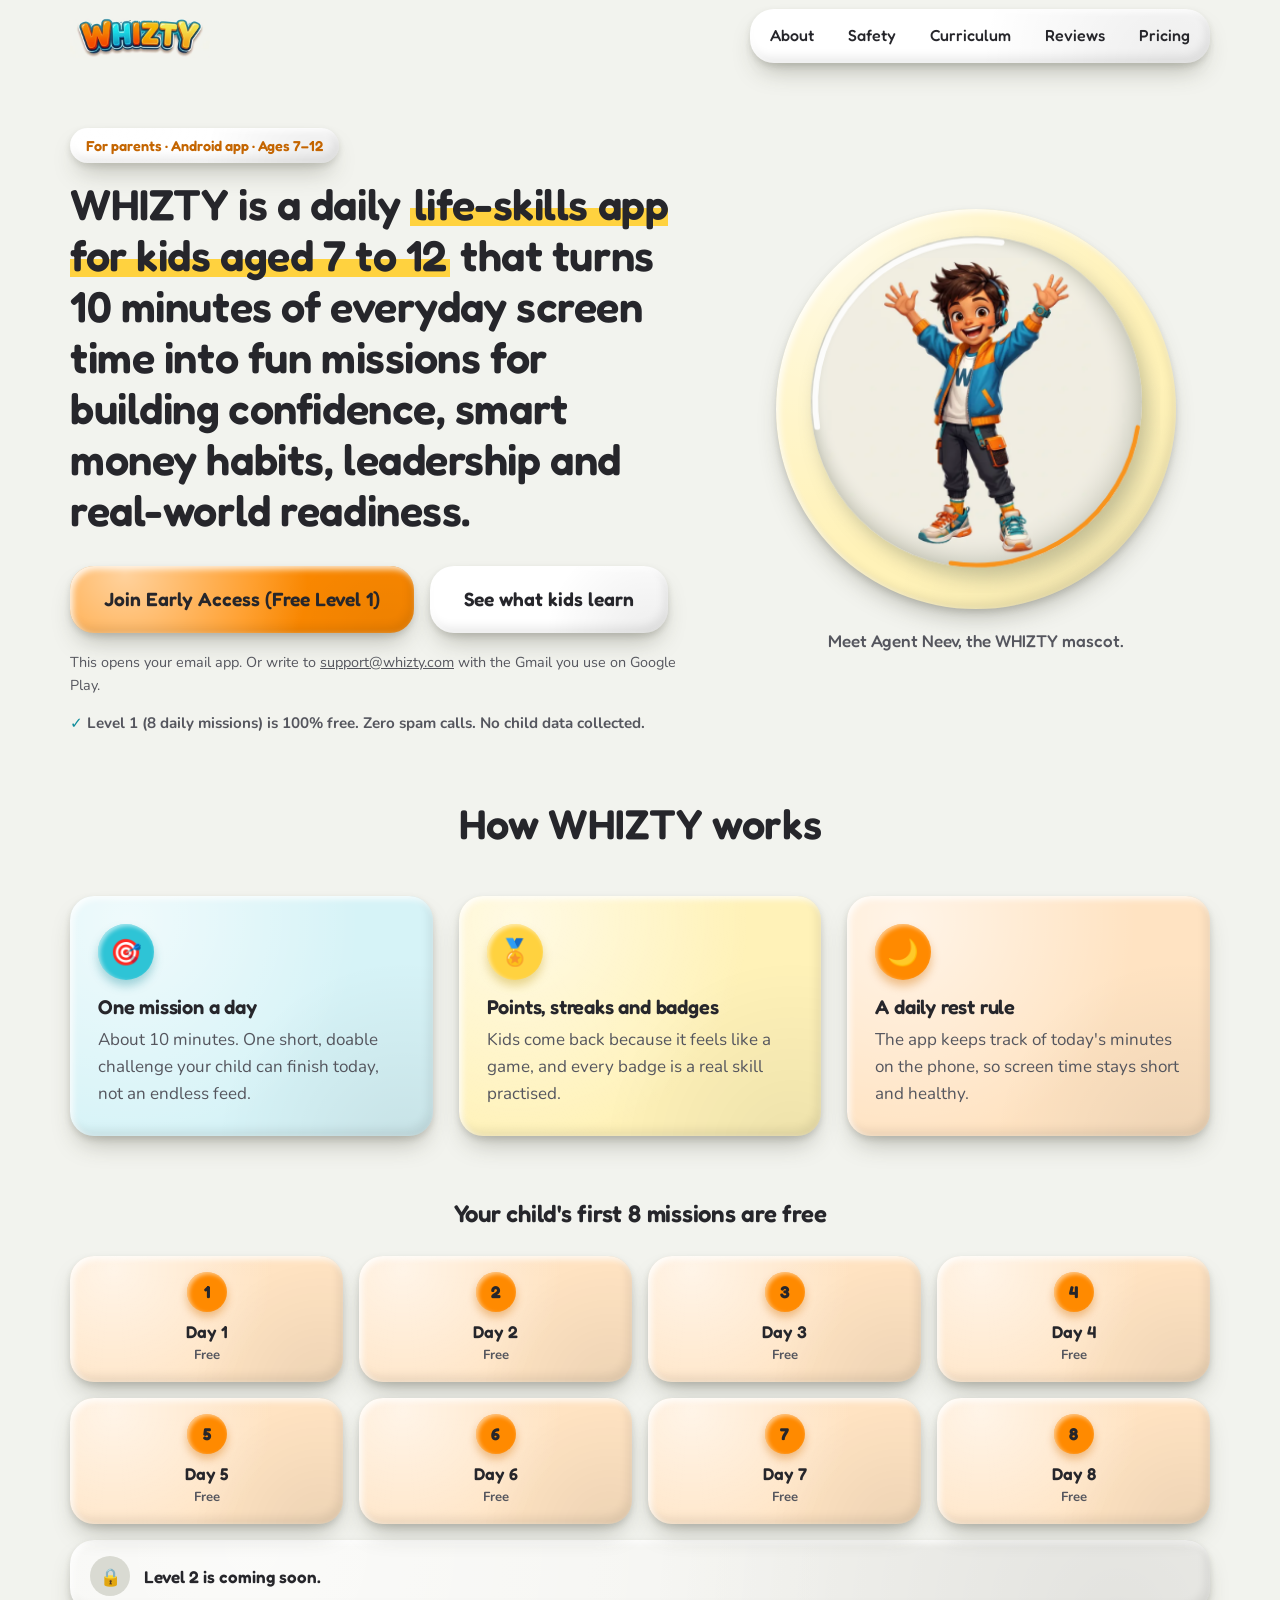
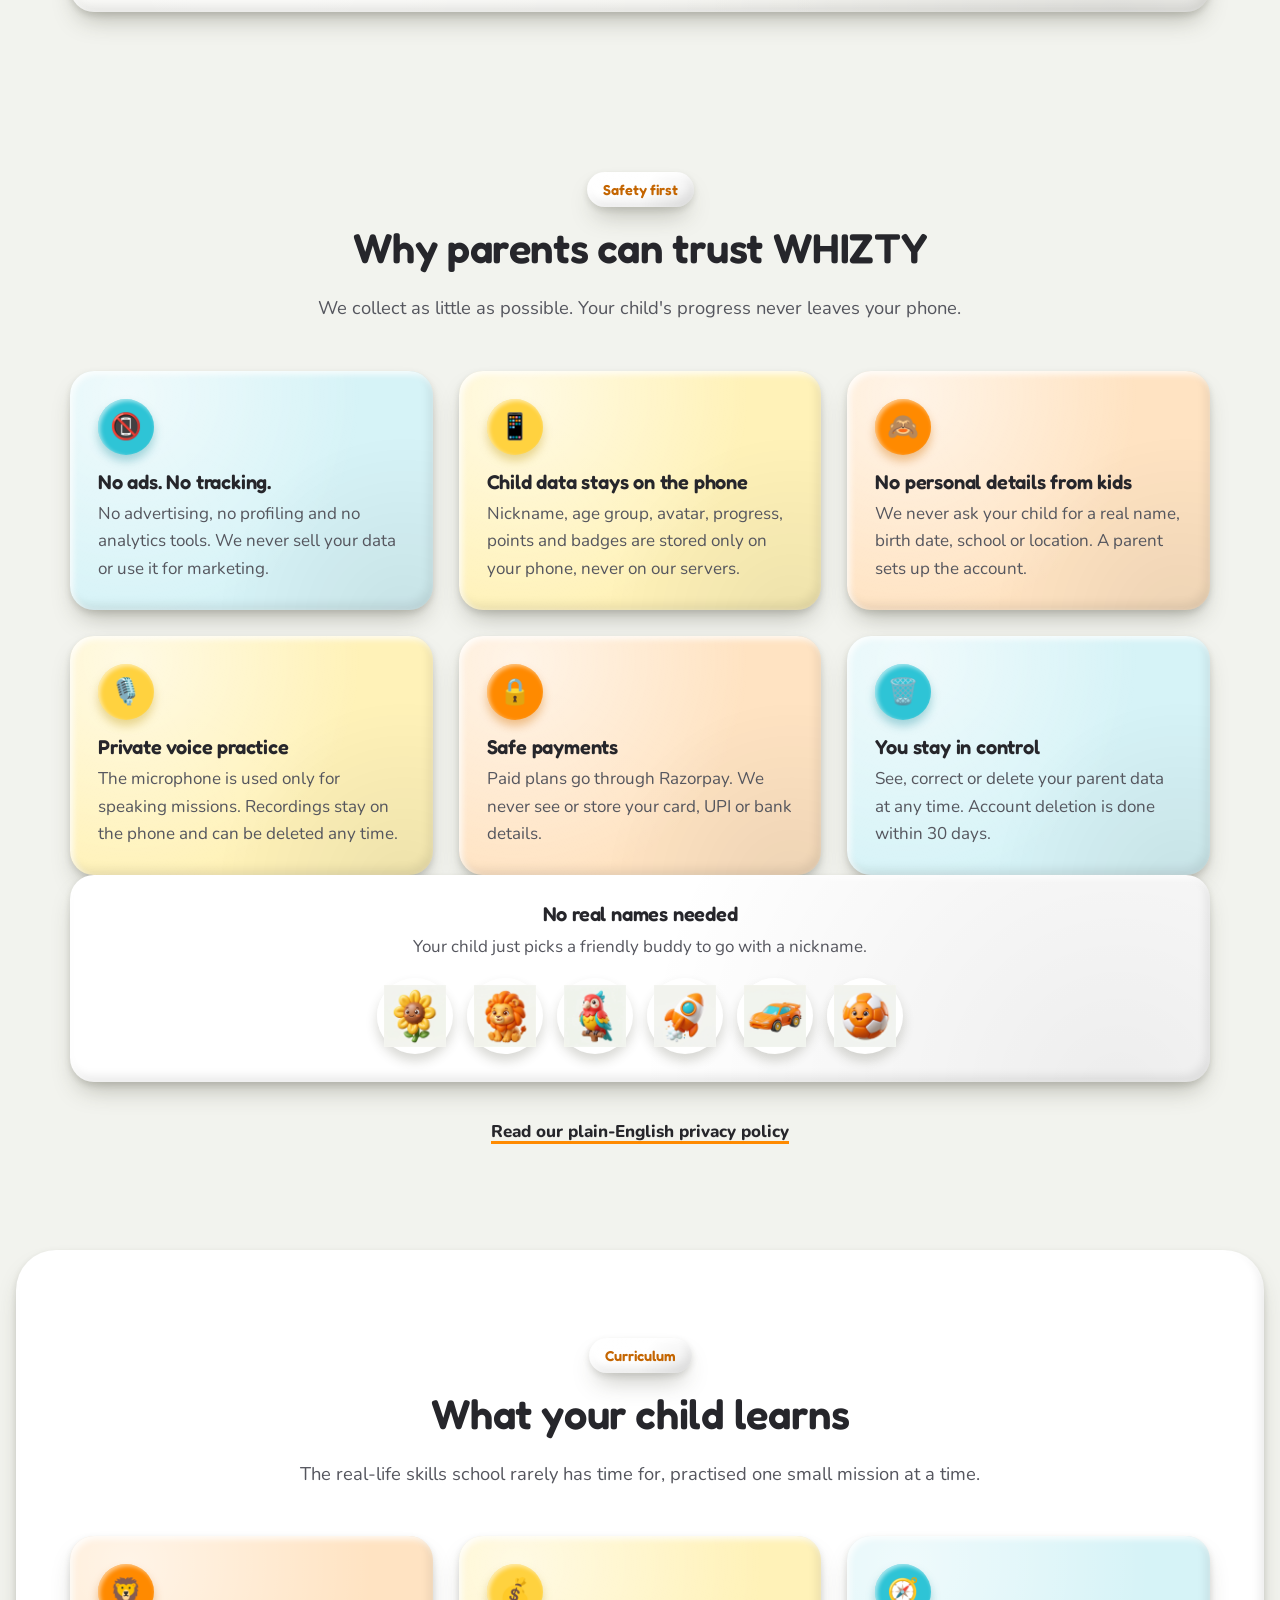
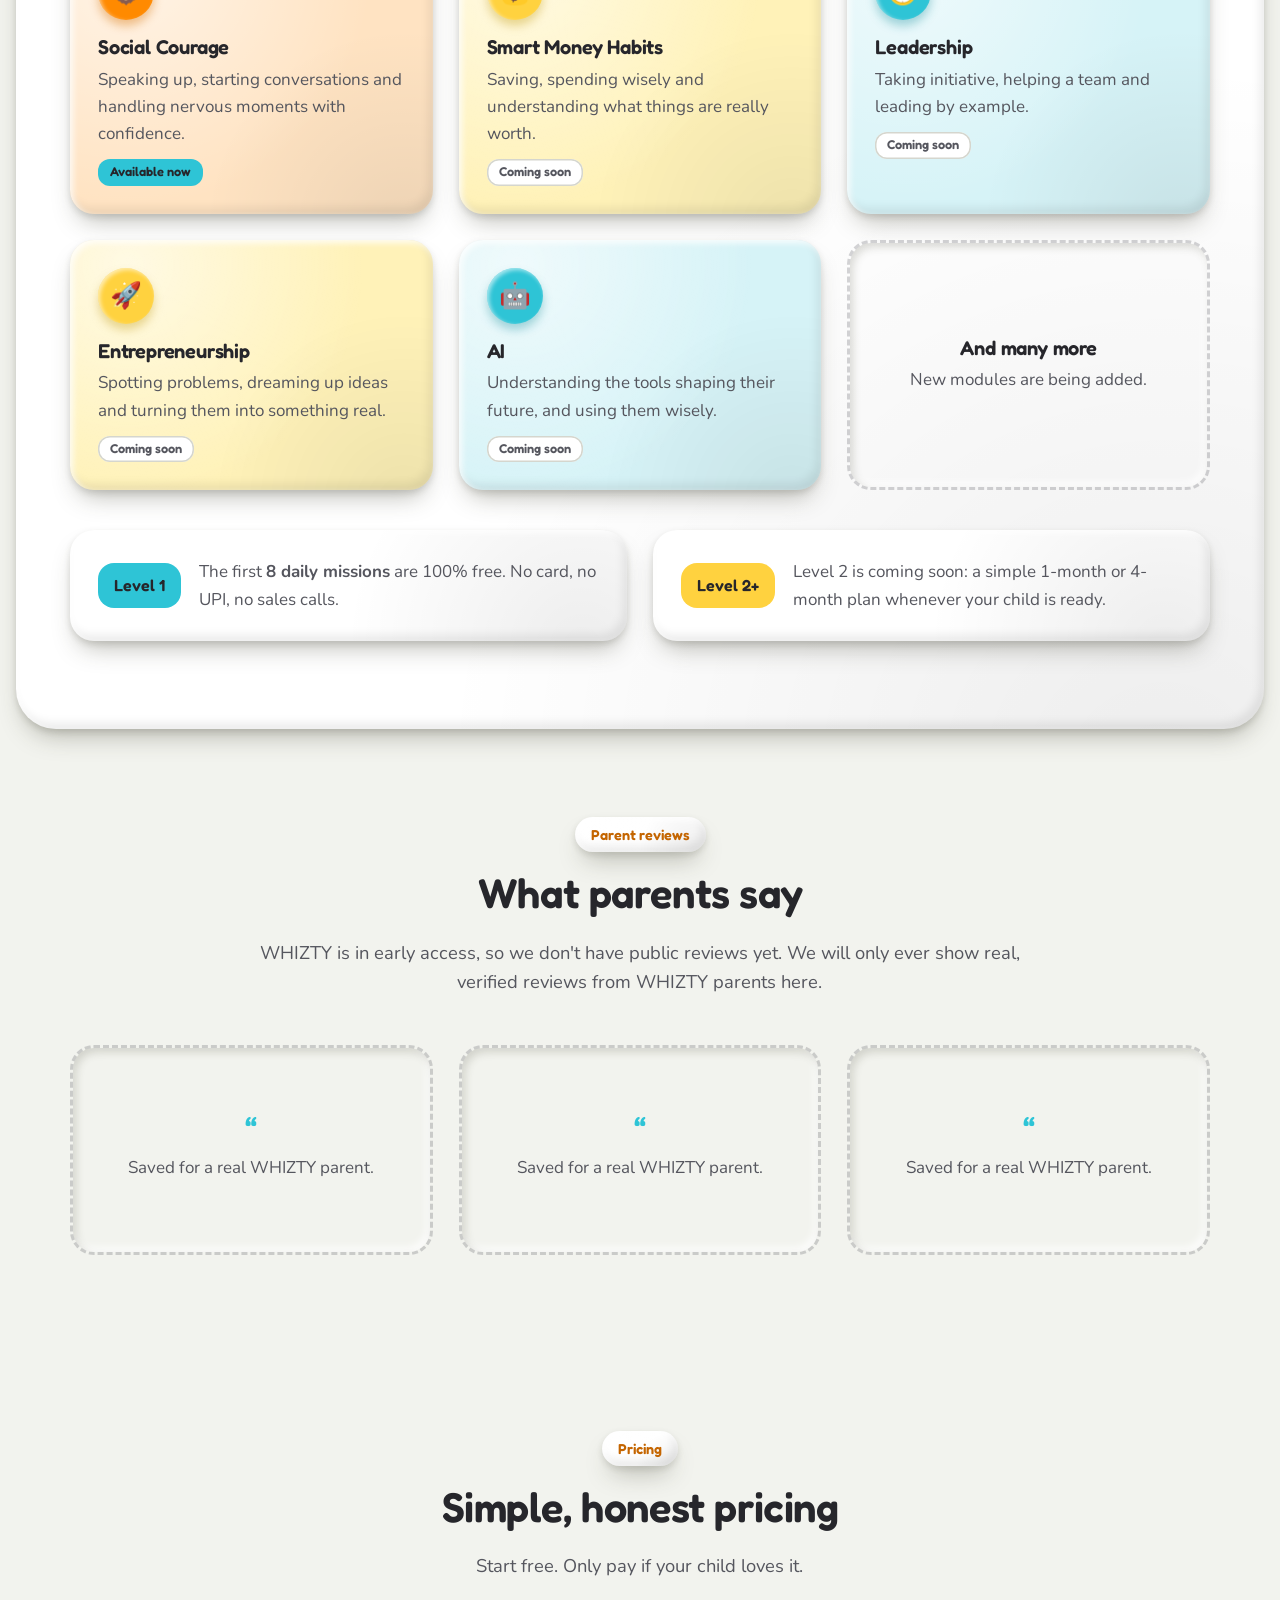
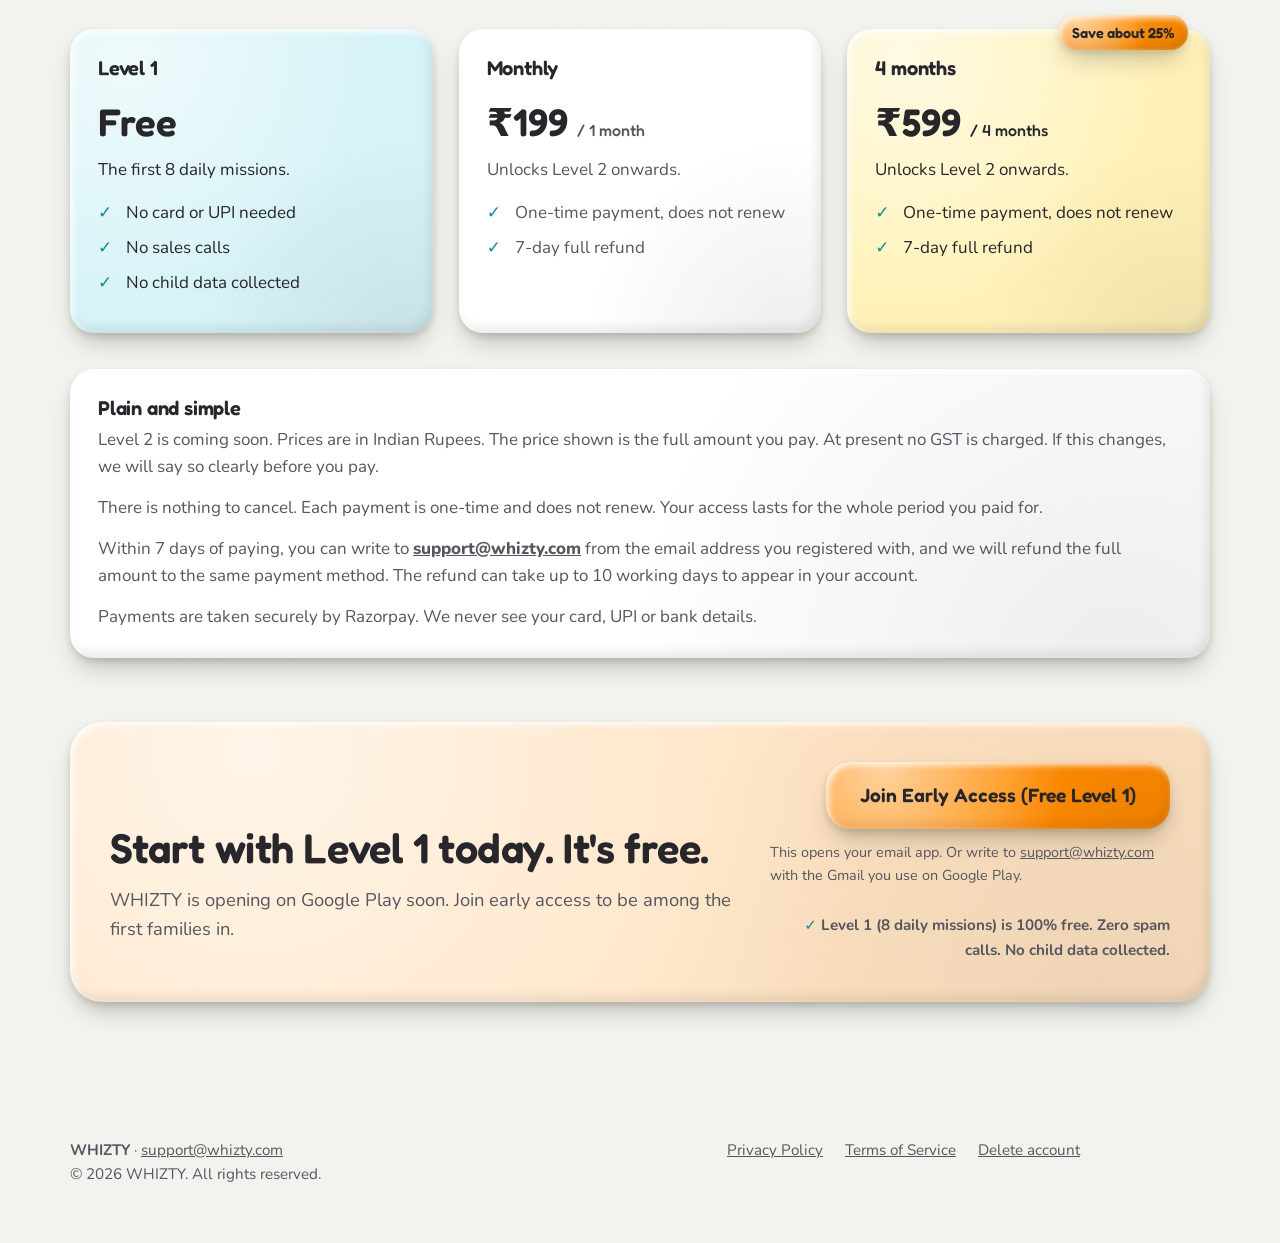
==== commit d4eb246e: "Remove the sign-up form: early access is now by email Co-Authored-By: Claude Sonnet 5.5 <noreply@ant" ====
--- a/index.html
+++ b/index.html
@@ -3,7 +3,7 @@
 <head>
 <meta charset="utf-8">
 <meta name="viewport" content="width=device-width, initial-scale=1">
-<meta http-equiv="Content-Security-Policy" content="default-src 'self'; script-src 'self'; style-src 'self'; font-src 'self'; img-src 'self' data:; connect-src 'self' https://ypdkqgizdweyfsnjqrsb.supabase.co; form-action 'self'; base-uri 'self'; object-src 'none'; upgrade-insecure-requests">
+<meta http-equiv="Content-Security-Policy" content="default-src 'self'; script-src 'self'; style-src 'self'; font-src 'self'; img-src 'self' data:; connect-src 'none'; form-action 'none'; base-uri 'self'; object-src 'none'; upgrade-insecure-requests">
 <meta name="referrer" content="strict-origin-when-cross-origin">
 <title>WHIZTY | Daily Life-Skills App for Kids Aged 7–12</title>
 <meta name="description" content="WHIZTY turns 10 minutes of daily screen time into fun missions that build confidence, smart money habits and leadership in kids aged 7 to 12. Level 1 is free. No ads, no child data collected.">
@@ -103,9 +103,10 @@
       <p class="eyebrow">For parents · Android app · Ages 7–12</p>
       <h1 id="pitch">WHIZTY is a daily <span class="hl">life-skills app for kids aged 7 to 12</span> that turns 10 minutes of everyday screen time into fun missions for building confidence, smart money habits, leadership and real-world readiness.</h1>
       <div class="cta-row">
-        <a href="#pricing" class="btn btn-primary btn-lg magnetic" data-cta>Join Early Access (Free Level 1)</a>
+        <a href="mailto:support@whizty.com?subject=WHIZTY%20early%20access&amp;body=Hello%20WHIZTY%2C%20please%20add%20me%20to%20early%20access.%0A%0AThe%20Gmail%20I%20use%20on%20Google%20Play%20is%3A%20" class="btn btn-primary btn-lg magnetic" data-cta>Join Early Access (Free Level 1)</a>
         <a href="#curriculum" class="btn btn-lg magnetic">See what kids learn</a>
       </div>
+      <p class="small" data-email-hint>This opens your email app. Or write to <a href="mailto:support@whizty.com">support@whizty.com</a> with the Gmail you use on Google Play.</p>
       <p class="trust-line">Level 1 (8 daily missions) is 100% free. Zero spam calls. No child data collected.</p>
     </div>
 
@@ -344,7 +345,8 @@
         <p class="lead">WHIZTY is opening on Google Play soon. Join early access to be among the first families in.</p>
       </div>
       <div class="actions">
-        <a href="#pricing" class="btn btn-primary btn-lg magnetic" data-cta>Join Early Access (Free Level 1)</a>
+        <a href="mailto:support@whizty.com?subject=WHIZTY%20early%20access&amp;body=Hello%20WHIZTY%2C%20please%20add%20me%20to%20early%20access.%0A%0AThe%20Gmail%20I%20use%20on%20Google%20Play%20is%3A%20" class="btn btn-primary btn-lg magnetic" data-cta>Join Early Access (Free Level 1)</a>
+        <p class="small" data-email-hint>This opens your email app. Or write to <a href="mailto:support@whizty.com">support@whizty.com</a> with the Gmail you use on Google Play.</p>
         <a class="wa-link" href="#" data-wa-contact hidden>Or message us on WhatsApp</a>
         <p class="trust-line">Level 1 (8 daily missions) is 100% free. Zero spam calls. No child data collected.</p>
       </div>
@@ -369,67 +371,5 @@
 
 <!-- Agent Neev: drawn on a canvas that follows scroll progress -->
 <canvas id="neev" class="neev-canvas" role="img" aria-label="Agent Neev, the WHIZTY mascot: a cheerful boy in a blue and orange jacket with a headset, who waves, points and gives a thumbs up as you scroll down the page"></canvas>
-
-<!-- Early Access form -->
-<dialog id="join-dialog" class="dialog" aria-labelledby="join-title">
-  <button class="dialog-close" type="button" data-close aria-label="Close">×</button>
-
-  <div id="view-form">
-    <h2 id="join-title">Join Early Access</h2>
-    <p class="small">Get free Level 1 access as soon as WHIZTY opens. We'll add your Gmail to our Google Play test list and send you the invite on WhatsApp.</p>
-    <form id="join-form" novalidate>
-      <div class="field">
-        <label for="f-wa">Parent's WhatsApp number</label>
-        <div class="phone-field">
-          <span class="prefix" aria-hidden="true">+91</span>
-          <input class="input" id="f-wa" name="whatsapp" type="tel" inputmode="numeric" autocomplete="tel-national" maxlength="14" placeholder="98765 43210" required aria-describedby="f-wa-hint">
-        </div>
-        <p class="hint" id="f-wa-hint">10-digit Indian mobile number.</p>
-      </div>
-      <div class="field">
-        <label for="f-gm">Gmail ID you use on Google Play</label>
-        <input class="input" id="f-gm" name="email" type="email" autocomplete="email" placeholder="yourname@gmail.com" required aria-describedby="f-gm-hint">
-        <p class="hint" id="f-gm-hint">Needed to add you as a tester on Google Play.</p>
-      </div>
-      <label class="check">
-        <input type="checkbox" id="f-consent" name="consent" required>
-        <span>I am the parent or guardian. I agree to the <a href="privacy.html" target="_blank" rel="noopener">Privacy Policy</a> and to WHIZTY messaging me on WhatsApp about early access.</span>
-      </label>
-      <div class="hp" aria-hidden="true">
-        <label for="f-site">Leave this empty</label>
-        <input id="f-site" name="website" type="text" tabindex="-1" autocomplete="off">
-      </div>
-      <p class="form-error" id="form-error" role="alert"></p>
-      <button class="btn btn-primary btn-block btn-lg" type="submit" id="join-submit">Join Early Access</button>
-      <p class="trust-line">Level 1 (8 daily missions) is 100% free. Zero spam calls. No child data collected.</p>
-    </form>
-  </div>
-
-  <div id="view-done" hidden>
-    <p class="eyebrow" id="done-eyebrow">You're in! 🎉</p>
-    <h2 class="done-rank" id="done-rank" tabindex="-1">You are on the Early Access list</h2>
-    <div class="progress-wrap">
-      <p class="reward">Invite 3 parents = Founding Parent Priority Access + 1 Month of Level 2 Free (worth ₹199).</p>
-      <div class="bar" role="progressbar" aria-label="Parents invited" aria-valuemin="0" aria-valuemax="3" aria-valuenow="0" id="ref-bar"><span id="ref-fill"></span></div>
-      <p class="count" id="ref-count">0 of 3 parents joined with your link</p>
-    </div>
-    <p class="small">Every parent who joins with your link moves you 10 places up the list.</p>
-    <div class="share-row">
-      <a class="btn btn-primary btn-lg" id="share-wa" href="#" target="_blank" rel="noopener">
-        <svg viewBox="0 0 24 24" aria-hidden="true"><path fill="currentColor" d="M12 2a10 10 0 0 0-8.6 15.1L2 22l5-1.3A10 10 0 1 0 12 2Zm0 18.2a8.2 8.2 0 0 1-4.2-1.2l-.3-.2-3 .8.8-2.9-.2-.3A8.2 8.2 0 1 1 12 20.2Zm4.5-6.1c-.2-.1-1.5-.7-1.7-.8-.2-.1-.4-.1-.6.1l-.8 1c-.1.2-.3.2-.5.1a6.7 6.7 0 0 1-3.3-2.9c-.3-.4.3-.4.7-1.4.1-.2 0-.3 0-.4l-.8-1.8c-.2-.5-.4-.4-.6-.4h-.5a1 1 0 0 0-.7.3 3 3 0 0 0-.9 2.2c0 1.3.9 2.5 1 2.7.1.2 1.8 2.8 4.4 3.9 1.6.7 2.3.8 3.1.6.5-.1 1.5-.6 1.7-1.2.2-.6.2-1.1.2-1.2-.1-.2-.3-.2-.5-.3Z"/></svg>
-        Share on WhatsApp
-      </a>
-      <button class="btn" type="button" id="copy-link">Copy Referral Link</button>
-    </div>
-    <p class="ref-link" id="ref-link"></p>
-    <p class="small center"><button type="button" class="linklike" id="not-me">Not you? Join with different details</button></p>
-  </div>
-</dialog>
-
-<!-- Cookie notice -->
-<div class="cookie" id="cookie" role="region" aria-label="Cookie notice" hidden>
-  <p>WHIZTY uses no advertising or analytics cookies. We only keep your referral link and your place on the early access list in your browser's own storage, so the page works when you come back. <a href="privacy.html#website">Learn more</a></p>
-  <button class="btn btn-primary btn-sm" type="button" id="cookie-ok">Got it</button>
-</div>
 </body>
 </html>
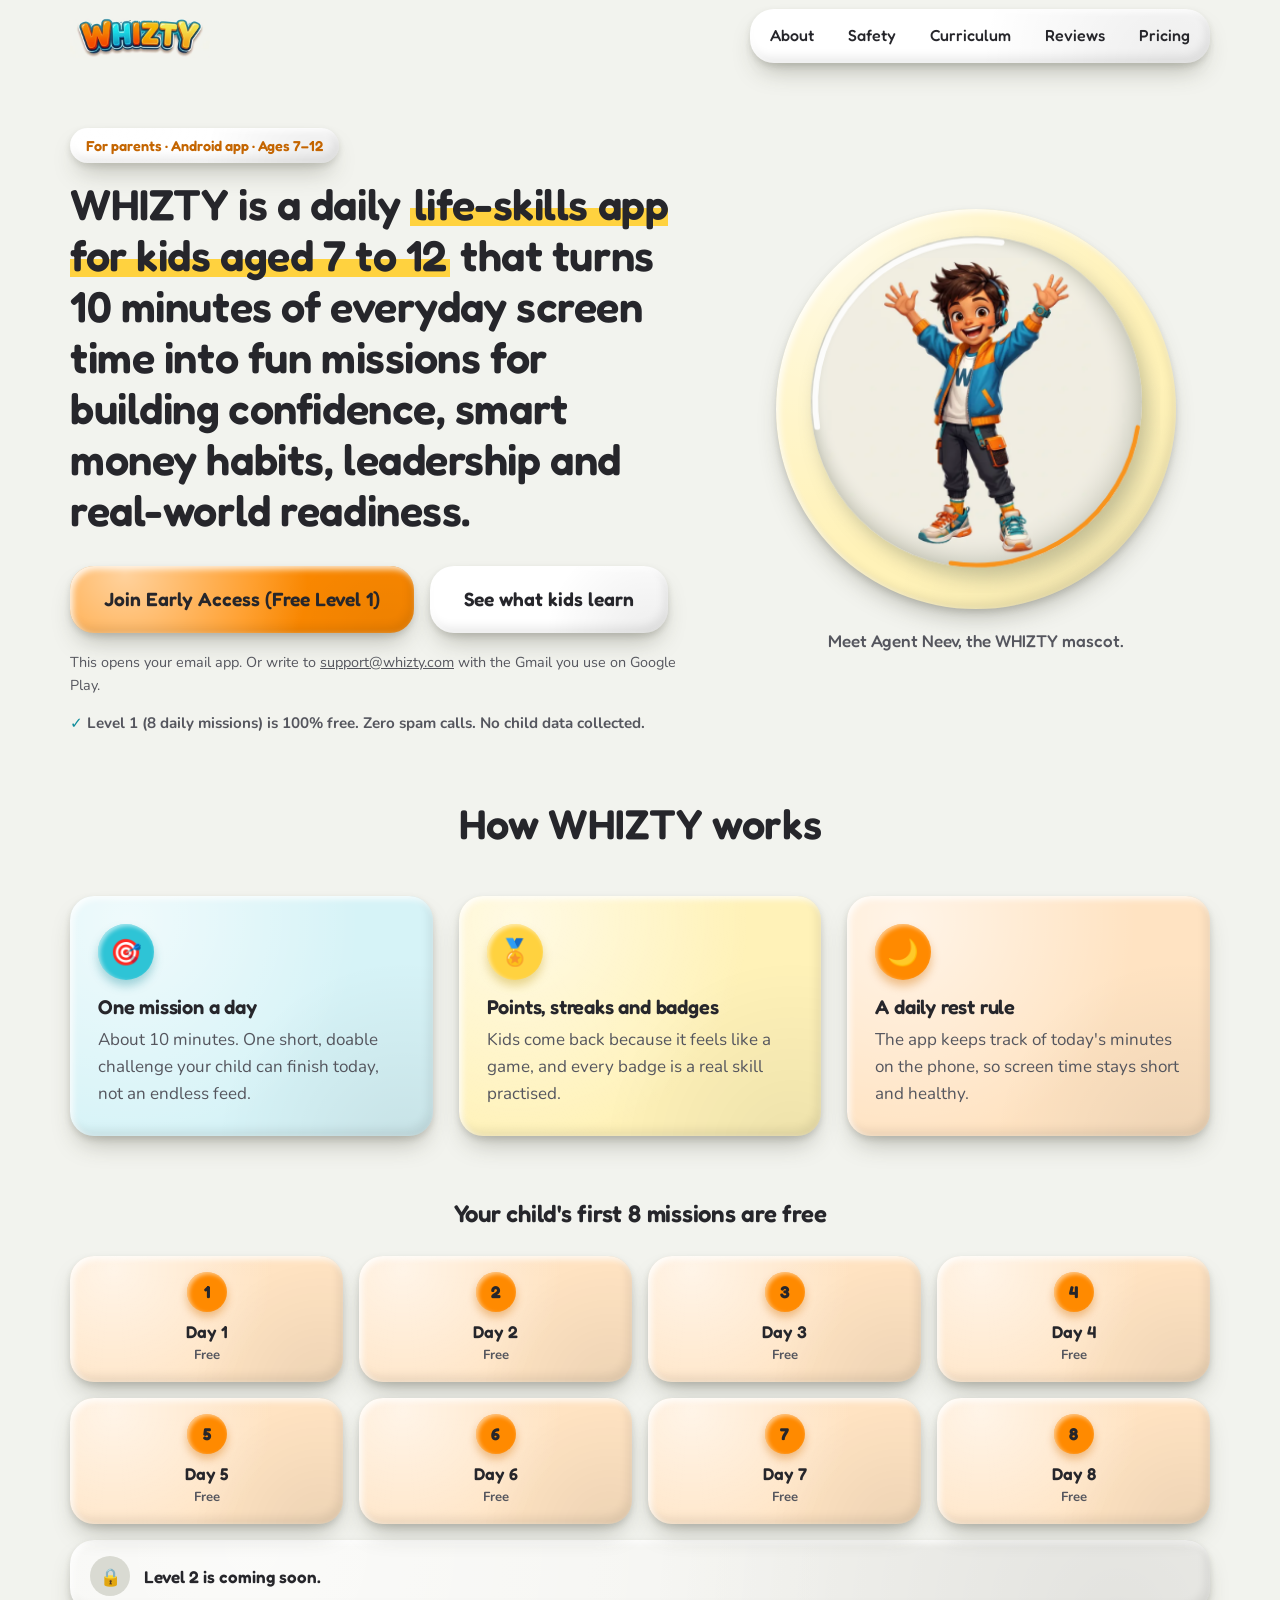
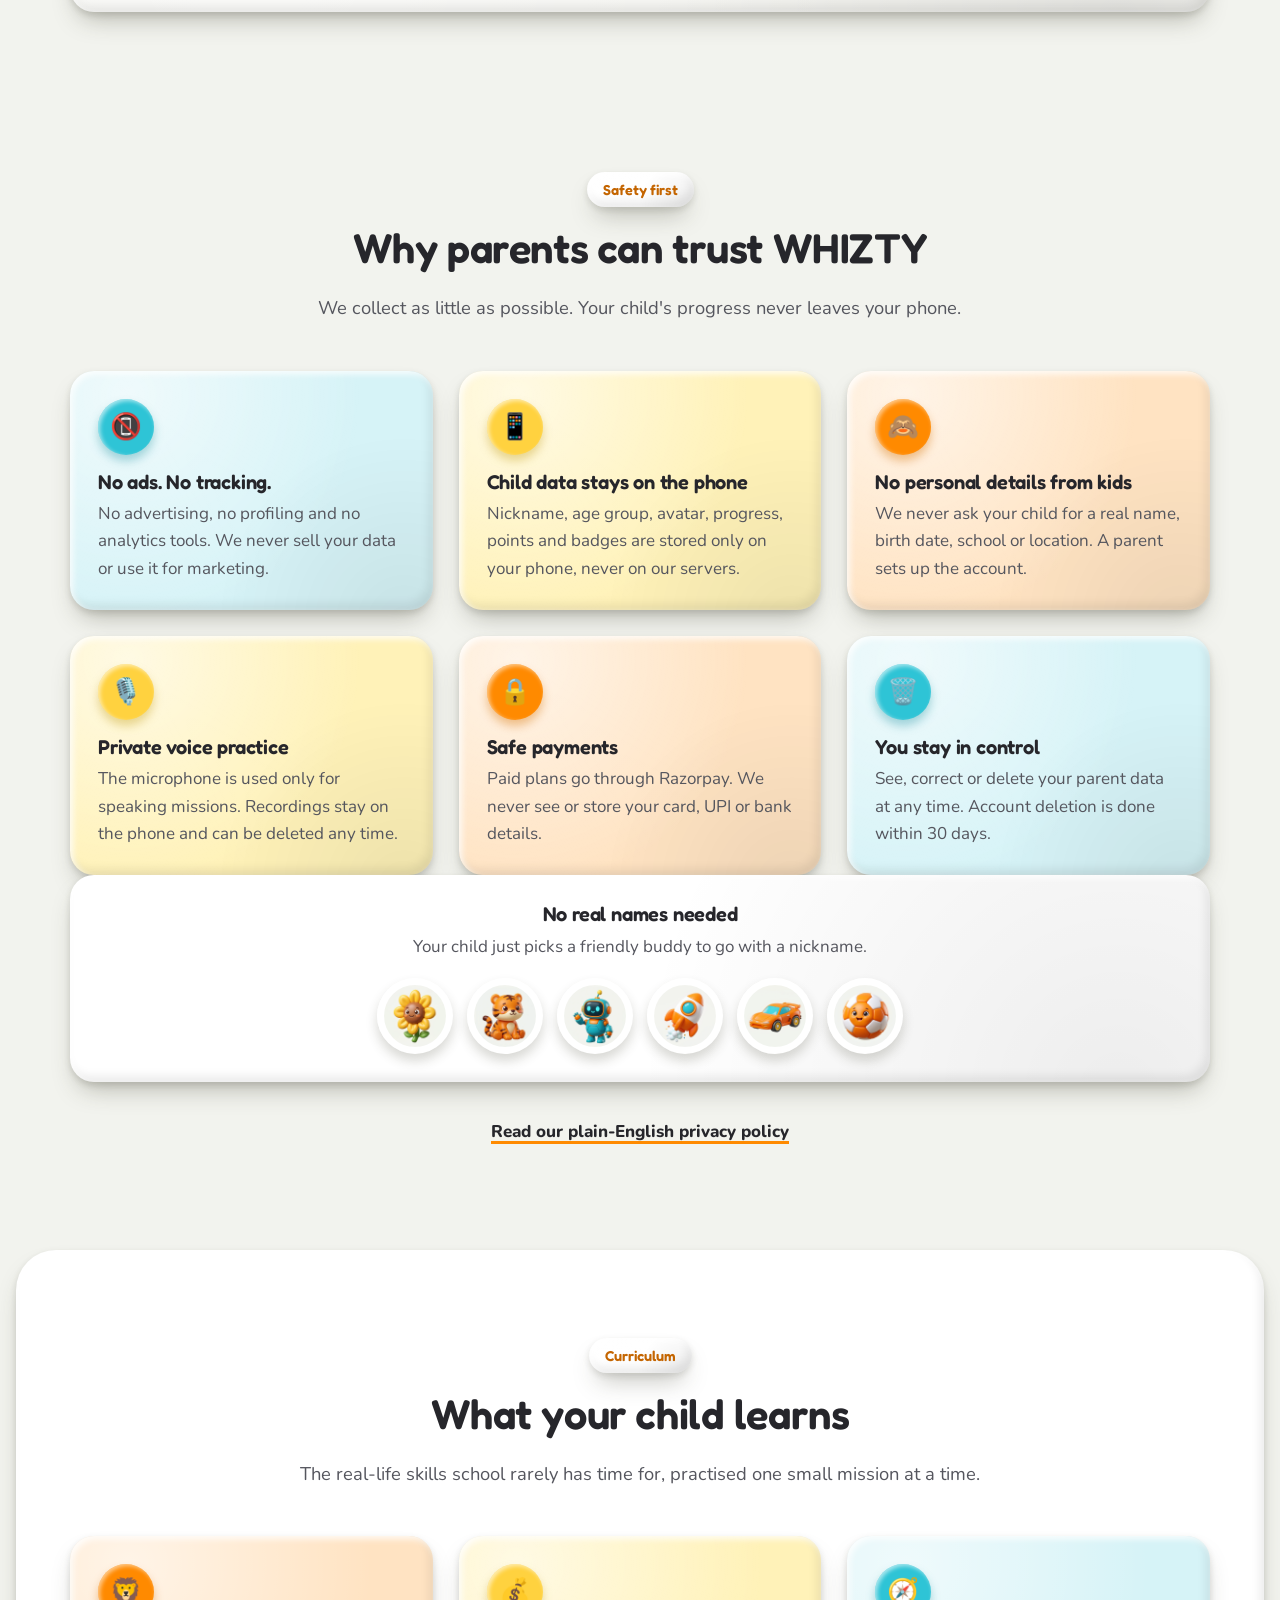
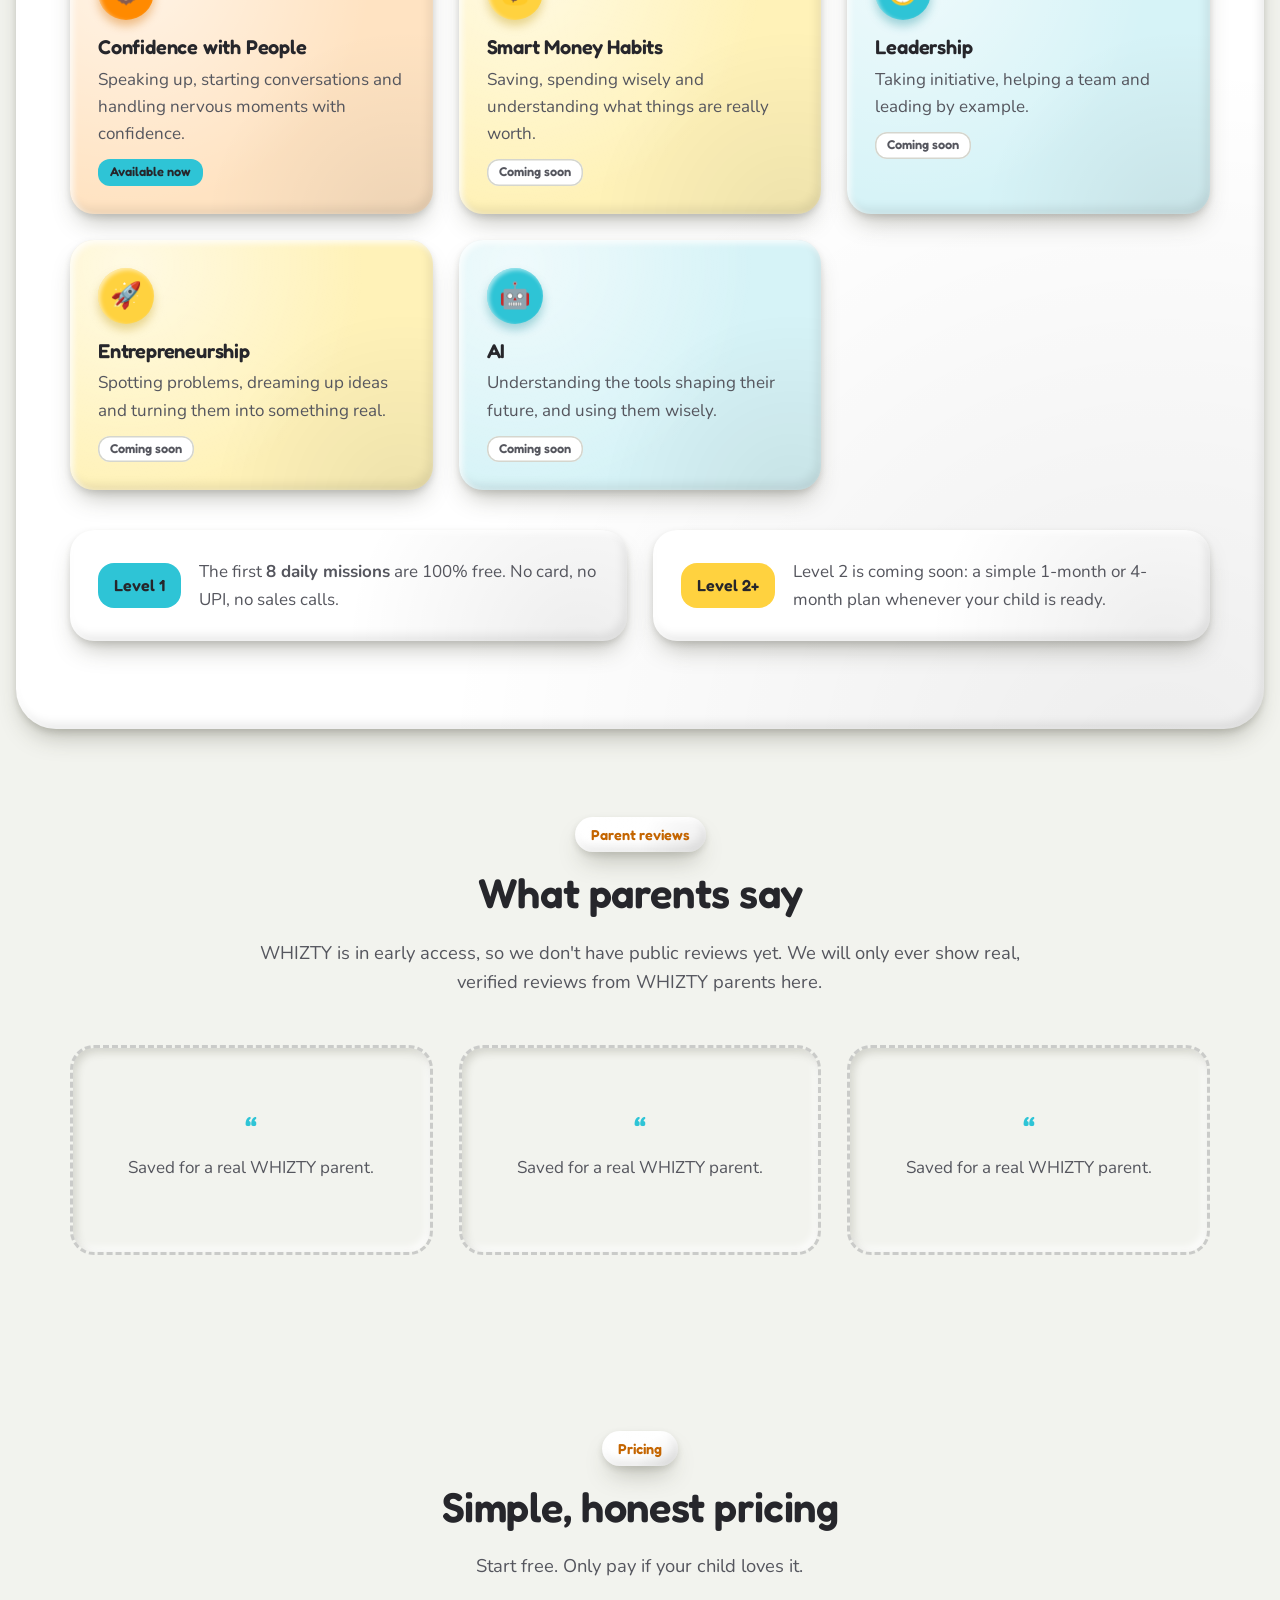
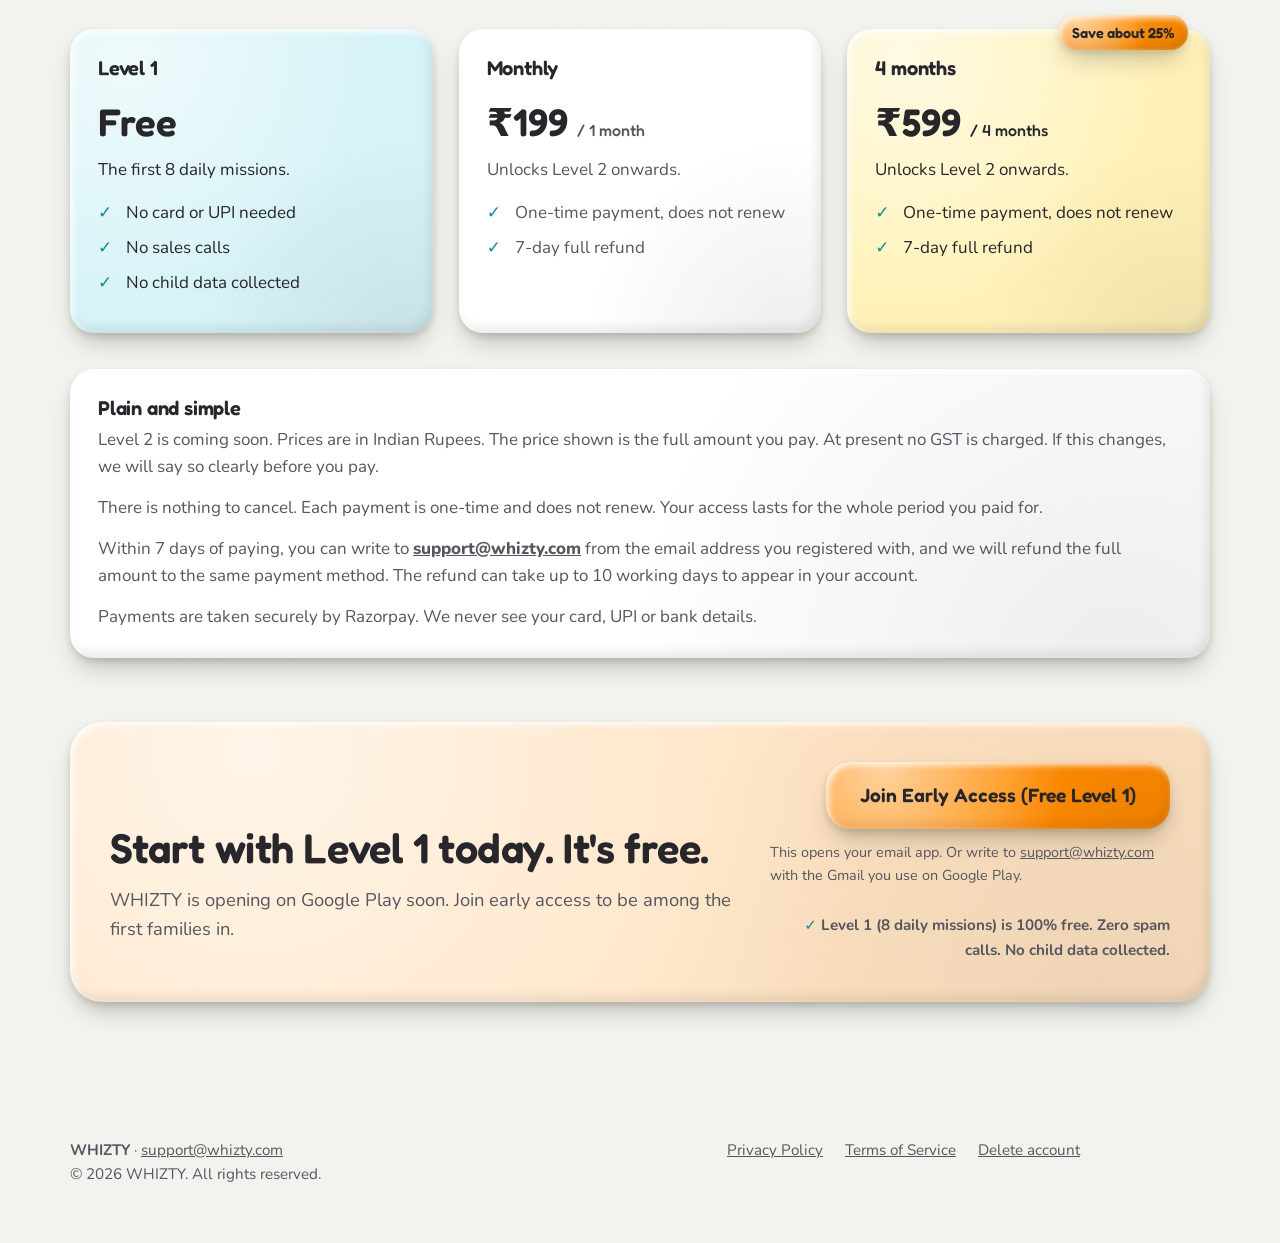
==== commit c12b8d27: "Update for app release 7: new module name, tiger and robot avatars, privacy policy draft-9 - First m" ====
--- a/index.html
+++ b/index.html
@@ -202,8 +202,8 @@
       <p>Your child just picks a friendly buddy to go with a nickname.</p>
       <div class="buddies">
         <span><img src="assets/avatars/avatar_flower.webp" alt="A cartoon sunflower avatar" width="62" height="62" loading="lazy"></span>
-        <span><img src="assets/avatars/avatar_animal.webp" alt="A cartoon lion cub avatar" width="62" height="62" loading="lazy"></span>
-        <span><img src="assets/avatars/avatar_bird.webp" alt="A cartoon parrot avatar" width="62" height="62" loading="lazy"></span>
+        <span><img src="assets/avatars/avatar_tiger.webp" alt="A cartoon tiger avatar" width="62" height="62" loading="lazy"></span>
+        <span><img src="assets/avatars/avatar_robot.webp" alt="A cartoon robot avatar" width="62" height="62" loading="lazy"></span>
         <span><img src="assets/avatars/avatar_rocket.webp" alt="A cartoon rocket avatar" width="62" height="62" loading="lazy"></span>
         <span><img src="assets/avatars/avatar_car.webp" alt="A cartoon sports car avatar" width="62" height="62" loading="lazy"></span>
         <span><img src="assets/avatars/avatar_ball.webp" alt="A cartoon football avatar" width="62" height="62" loading="lazy"></span>
@@ -224,7 +224,7 @@
     <div class="grid skill-grid">
       <article class="card accent-orange">
         <div class="bubble" aria-hidden="true">🦁</div>
-        <h3>Social Courage</h3>
+        <h3>Confidence with People</h3>
         <p>Speaking up, starting conversations and handling nervous moments with confidence.</p>
         <span class="tag">Available now</span>
       </article>
@@ -251,10 +251,6 @@
         <h3>AI</h3>
         <p>Understanding the tools shaping their future, and using them wisely.</p>
         <span class="tag soon">Coming soon</span>
-      </article>
-      <article class="card more">
-        <h3>And many more</h3>
-        <p>New modules are being added.</p>
       </article>
     </div>
     <div class="levels">
--- a/css/style.css
+++ b/css/style.css
@@ -193,7 +193,7 @@
 .text-link { font-weight: 800; color: var(--ink); text-decoration-color: var(--orange); text-decoration-thickness: 3px; text-underline-offset: 4px; }
 .buddies { display: flex; flex-wrap: wrap; justify-content: center; gap: 14px; margin-top: 18px; }
 .buddies span { display: grid; place-items: center; width: 76px; height: 76px; border-radius: 50%; background: var(--surface); box-shadow: 0 7px 12px rgba(60, 60, 40, .2), inset 2px 2px 4px #fff; }
-.buddies img { width: 62px; height: 62px; }
+.buddies img { width: 62px; height: 62px; border-radius: 50%; }
 
 /* ---------- Curriculum (looks like the app's "What will my child learn?") ---------- */
 .skills { background: var(--patch), var(--surface); border-radius: 40px; box-shadow: var(--clay); margin-inline: 16px; }
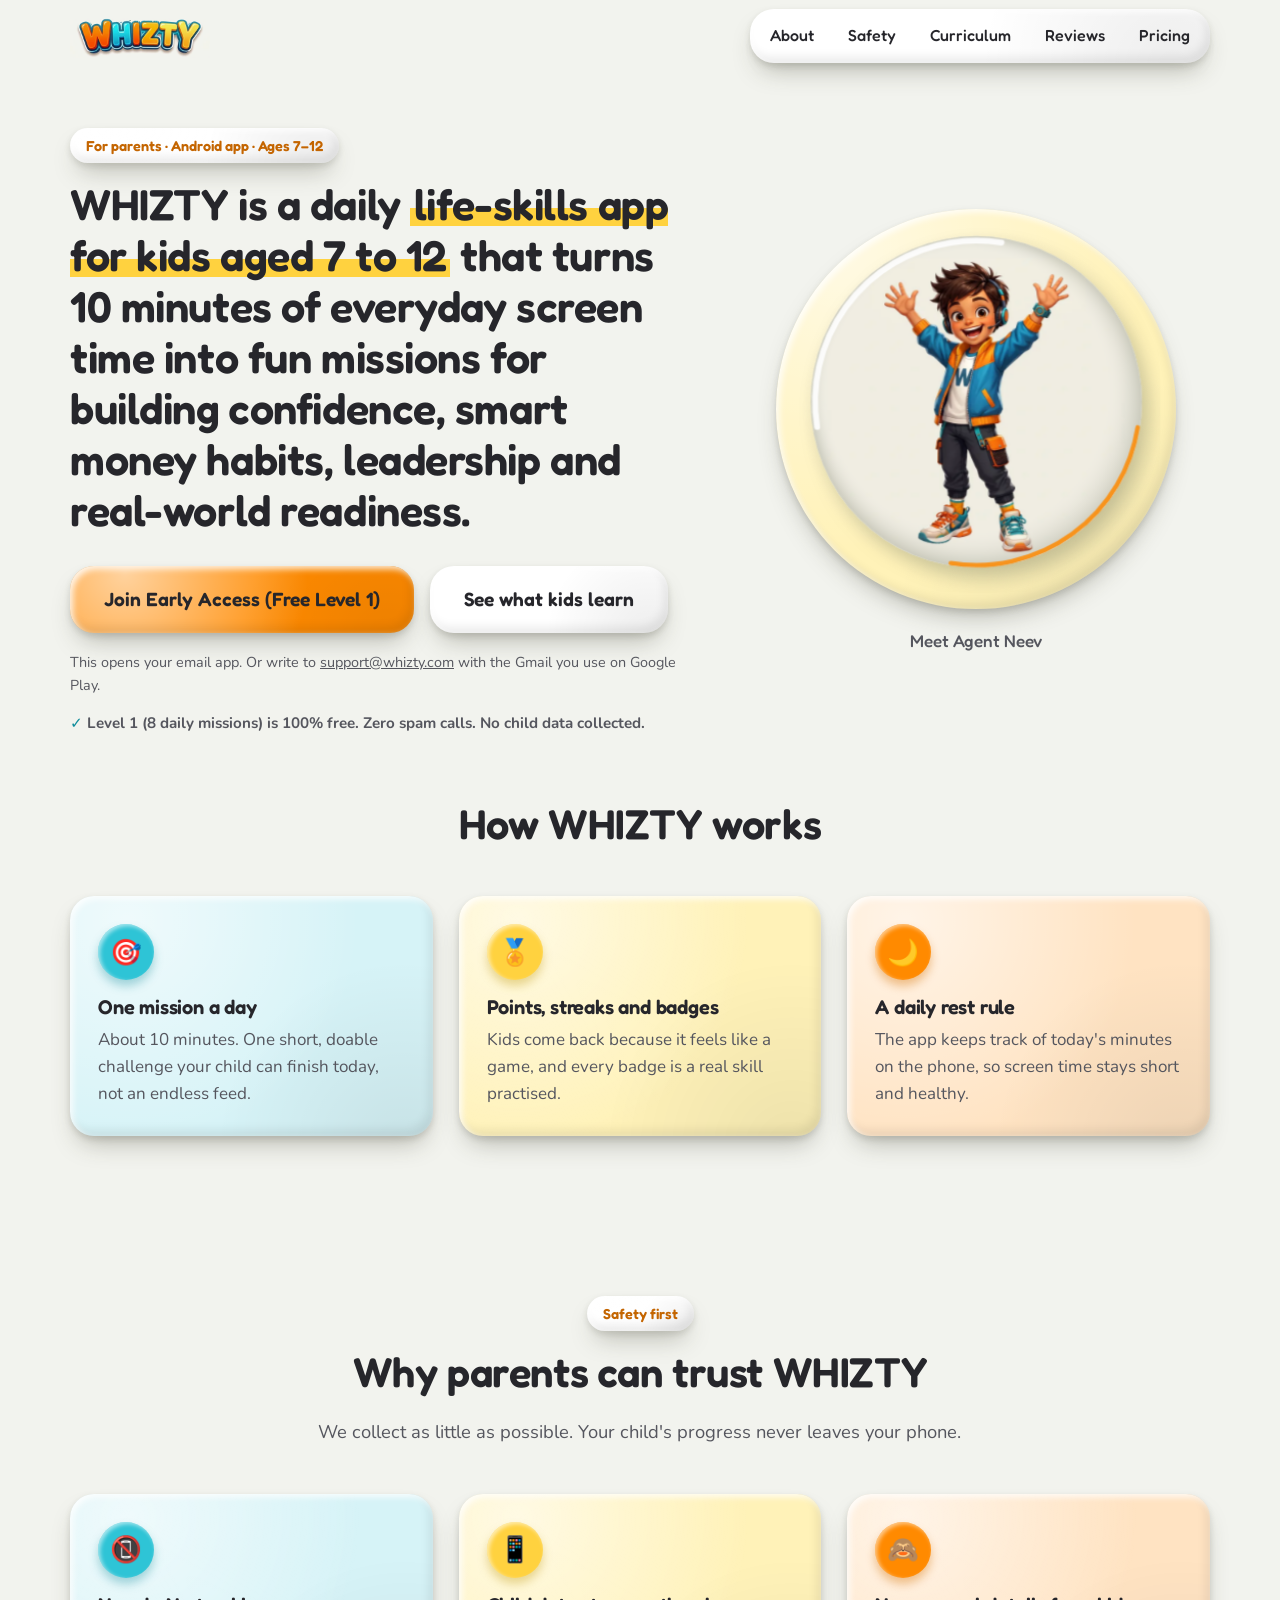
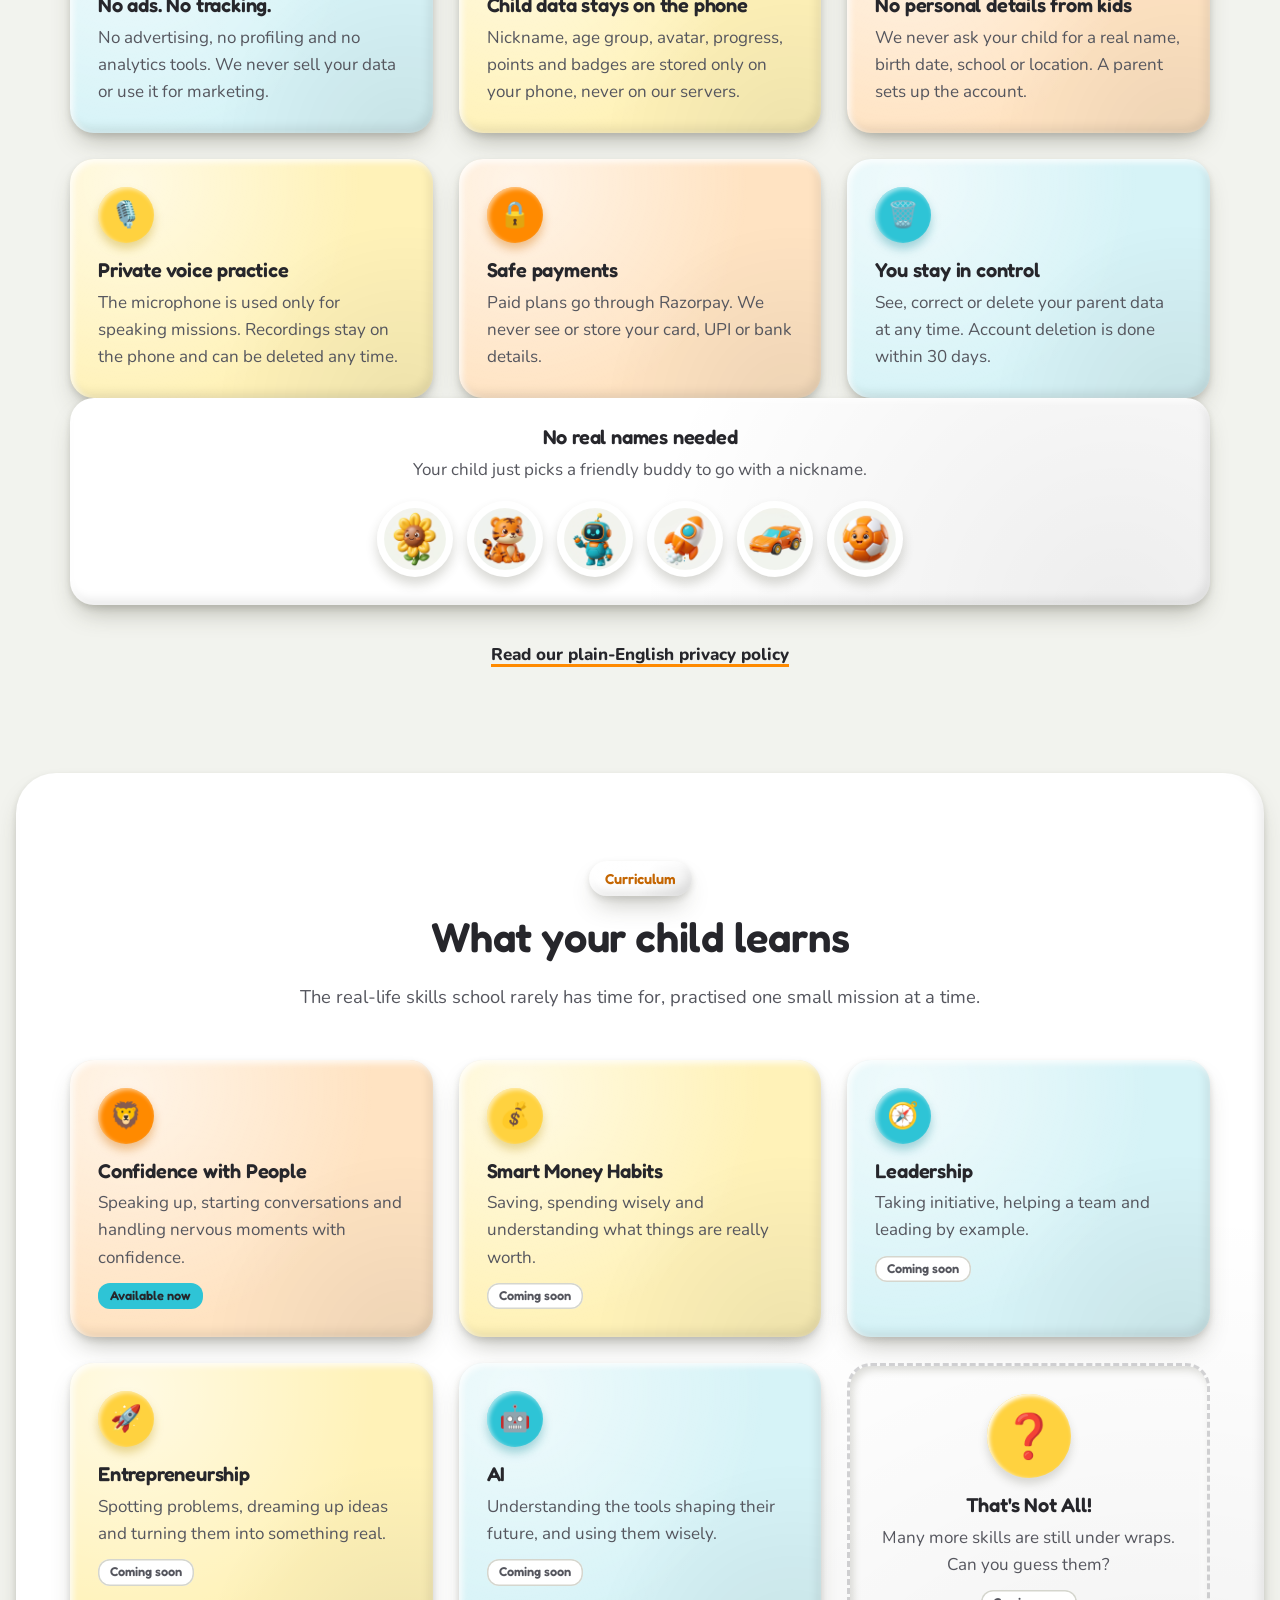
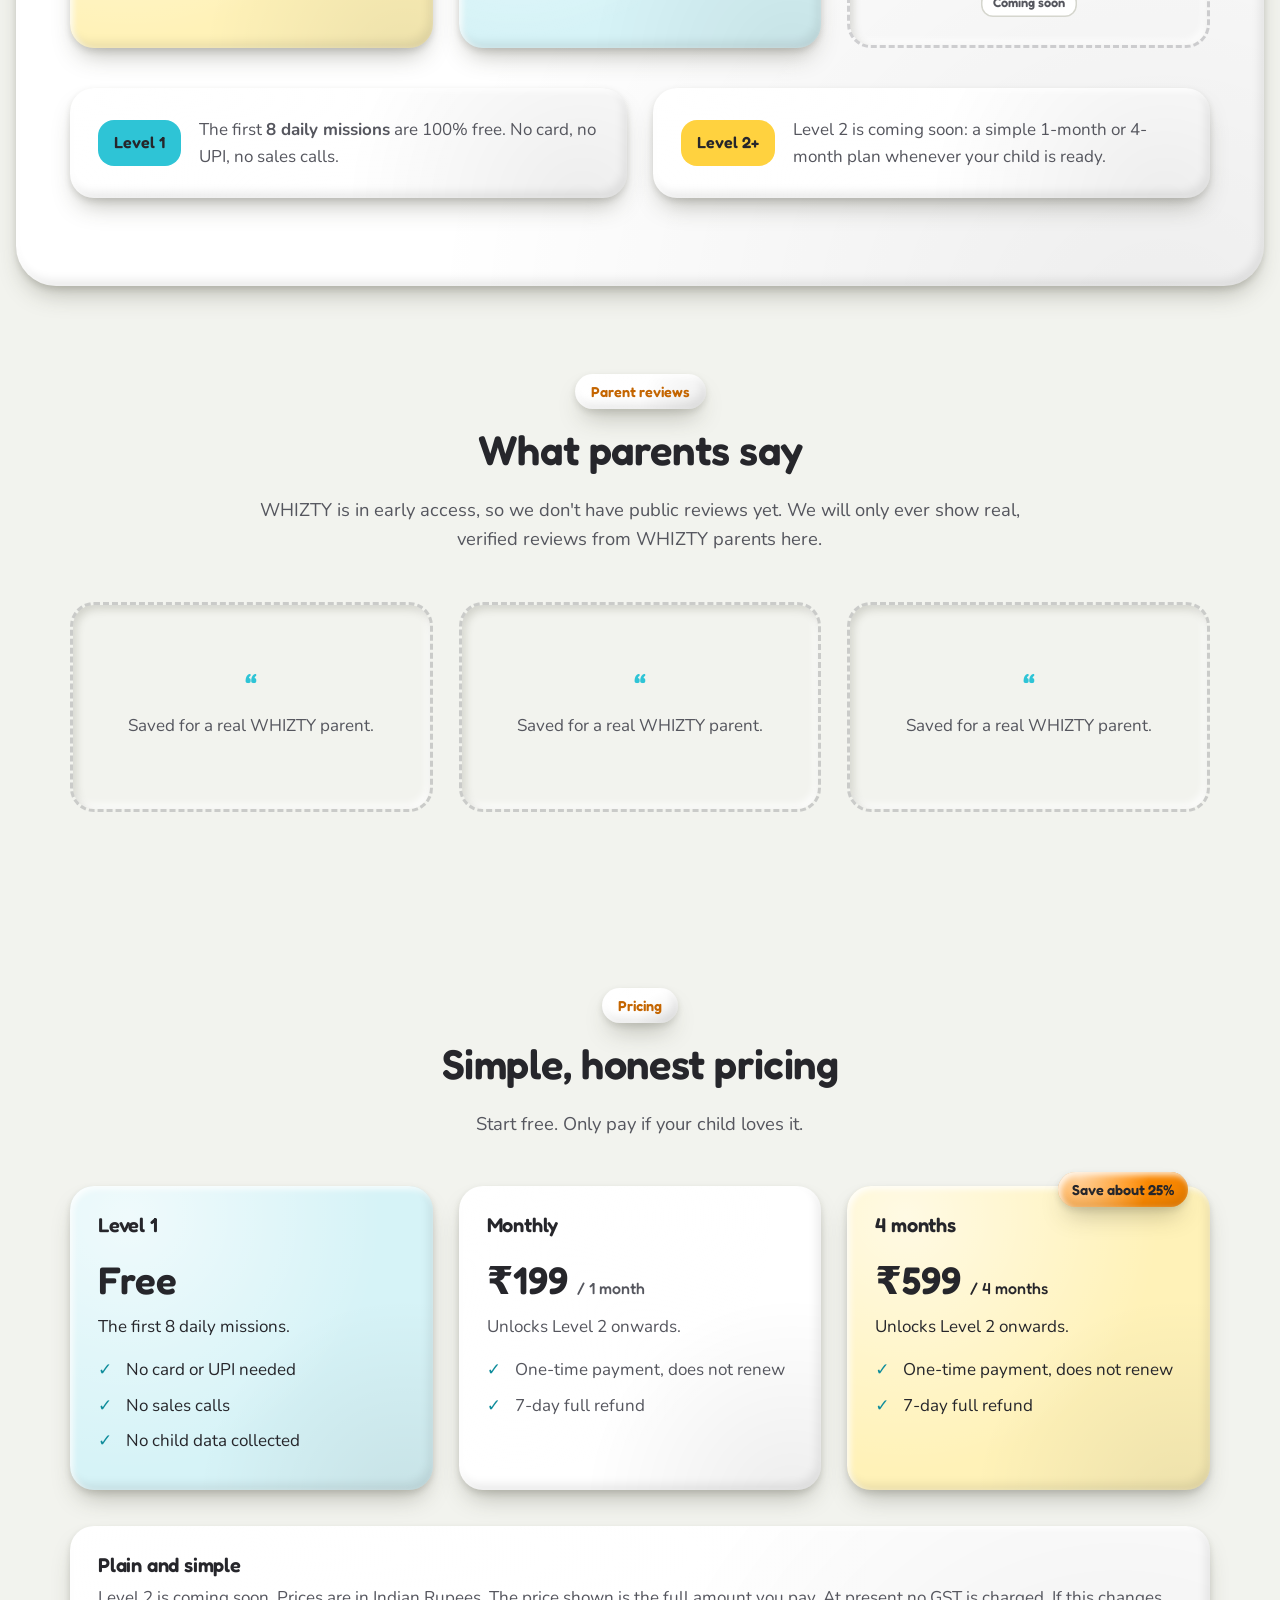
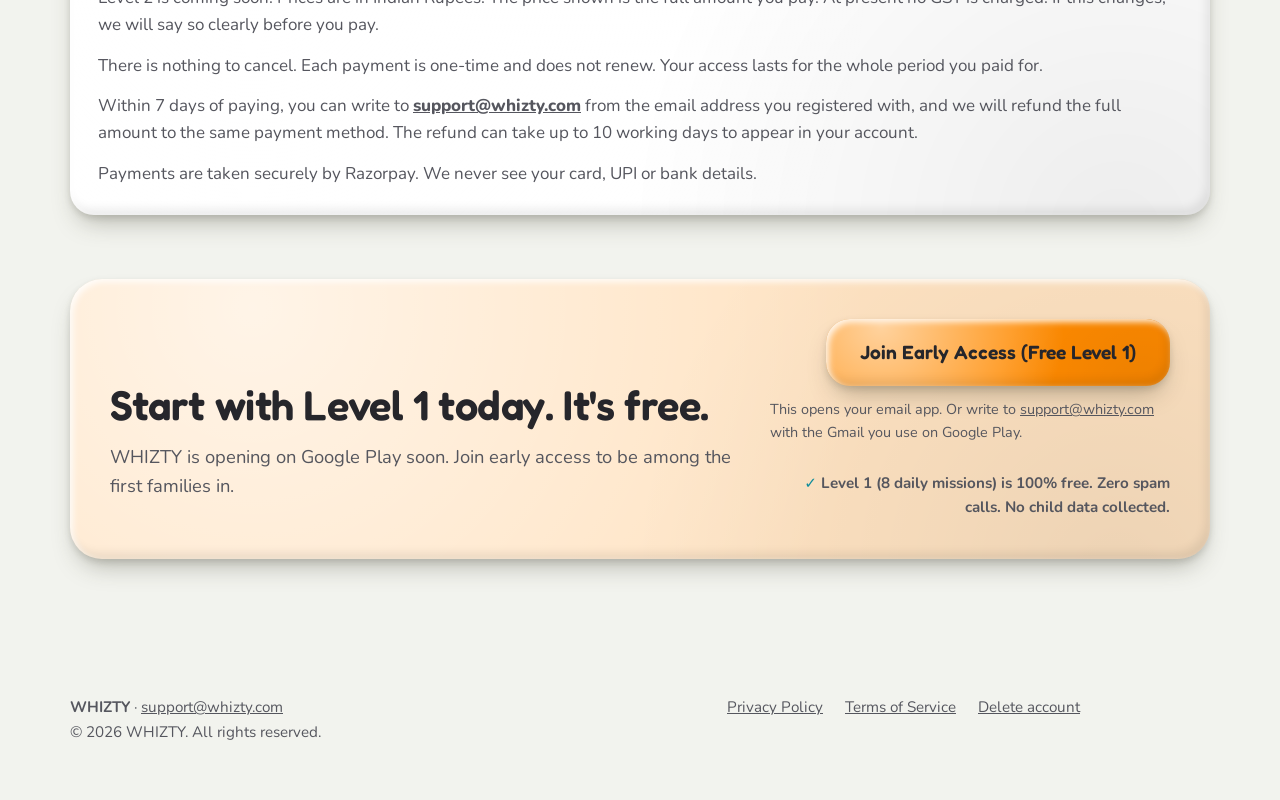
==== commit 9e18bdf7: "Home page: shorter Neev caption, no day cards, a mystery skill card - Caption is now "Meet Agent Nee" ====
--- a/index.html
+++ b/index.html
@@ -21,7 +21,7 @@
 <meta property="og:image" content="https://whizty.com/assets/og-image.png">
 <meta property="og:image:width" content="1200">
 <meta property="og:image:height" content="630">
-<meta property="og:image:alt" content="Agent Neev, the WHIZTY mascot, next to the words: Life skills for kids aged 7 to 12. Level 1 is 100% free.">
+<meta property="og:image:alt" content="Agent Neev next to the words: Life skills for kids aged 7 to 12. Level 1 is 100% free.">
 <meta name="twitter:card" content="summary_large_image">
 <meta name="twitter:title" content="WHIZTY – Life skills for kids aged 7–12">
 <meta name="twitter:description" content="One fun 10-minute mission a day for confidence, money smarts and leadership. Level 1 is free.">
@@ -113,10 +113,10 @@
     <div class="hero-visual">
       <div class="neev-stage">
         <div id="neev-slot" class="neev-slot">
-          <noscript><img src="assets/neev/neev-1.webp" alt="Agent Neev, the WHIZTY mascot, waving hello with both hands" width="720" height="720"></noscript>
+          <noscript><img src="assets/neev/neev-1.webp" alt="Agent Neev waving hello with both hands" width="720" height="720"></noscript>
         </div>
       </div>
-      <p class="neev-caption">Meet Agent Neev, the WHIZTY mascot.</p>
+      <p class="neev-caption">Meet Agent Neev</p>
     </div>
   </div>
 
@@ -138,21 +138,6 @@
         <h3>A daily rest rule</h3>
         <p>The app keeps track of today's minutes on the phone, so screen time stays short and healthy.</p>
       </article>
-    </div>
-
-    <div class="how-days">
-      <h3 class="center">Your child's first 8 missions are free</h3>
-      <div class="days">
-        <div class="day"><b>1</b>Day 1<small>Free</small></div>
-        <div class="day"><b>2</b>Day 2<small>Free</small></div>
-        <div class="day"><b>3</b>Day 3<small>Free</small></div>
-        <div class="day"><b>4</b>Day 4<small>Free</small></div>
-        <div class="day"><b>5</b>Day 5<small>Free</small></div>
-        <div class="day"><b>6</b>Day 6<small>Free</small></div>
-        <div class="day"><b>7</b>Day 7<small>Free</small></div>
-        <div class="day"><b>8</b>Day 8<small>Free</small></div>
-      </div>
-      <div class="day-locked"><span aria-hidden="true">🔒</span>Level 2 is coming soon.</div>
     </div>
   </div>
 </section>
@@ -252,6 +237,12 @@
         <p>Understanding the tools shaping their future, and using them wisely.</p>
         <span class="tag soon">Coming soon</span>
       </article>
+      <article class="card more">
+        <div class="bubble" aria-hidden="true">❓</div>
+        <h3>That's Not All!</h3>
+        <p>Many more skills are still under wraps. Can you guess them?</p>
+        <span class="tag soon">Coming soon</span>
+      </article>
     </div>
     <div class="levels">
       <div class="card level free">
@@ -366,6 +357,6 @@
 </footer>
 
 <!-- Agent Neev: drawn on a canvas that follows scroll progress -->
-<canvas id="neev" class="neev-canvas" role="img" aria-label="Agent Neev, the WHIZTY mascot: a cheerful boy in a blue and orange jacket with a headset, who waves, points and gives a thumbs up as you scroll down the page"></canvas>
+<canvas id="neev" class="neev-canvas" role="img" aria-label="Agent Neev: a cheerful boy in a blue and orange jacket with a headset, who waves, points and gives a thumbs up as you scroll down the page"></canvas>
 </body>
 </html>
--- a/css/style.css
+++ b/css/style.css
@@ -202,6 +202,9 @@
 .tag { display: inline-block; margin-top: 12px; padding: 3px 12px; border-radius: 12px; font-weight: 600; font-size: .8rem; background: var(--turq); color: var(--ink); }
 .tag.soon { background: var(--surface); color: var(--ink-soft); box-shadow: inset 0 0 0 1.5px #D5D6CE; }
 .card.more { display: grid; place-content: center; text-align: center; background: transparent; box-shadow: var(--clay-in); border: 3px dashed rgba(85, 86, 94, .25); }
+/* the mystery card: everything centred, with a big question mark */
+.card.more { justify-items: center; }
+.card.more .bubble { width: 84px; height: 84px; font-size: 2.7rem; background: var(--sun); }
 .levels { display: grid; grid-template-columns: 1fr 1fr; gap: 26px; margin-top: 40px; }
 .level { display: flex; gap: 18px; align-items: center; }
 .level .tag { flex: none; margin: 0; padding: 10px 16px; border-radius: var(--r-16); font-size: 1rem; }
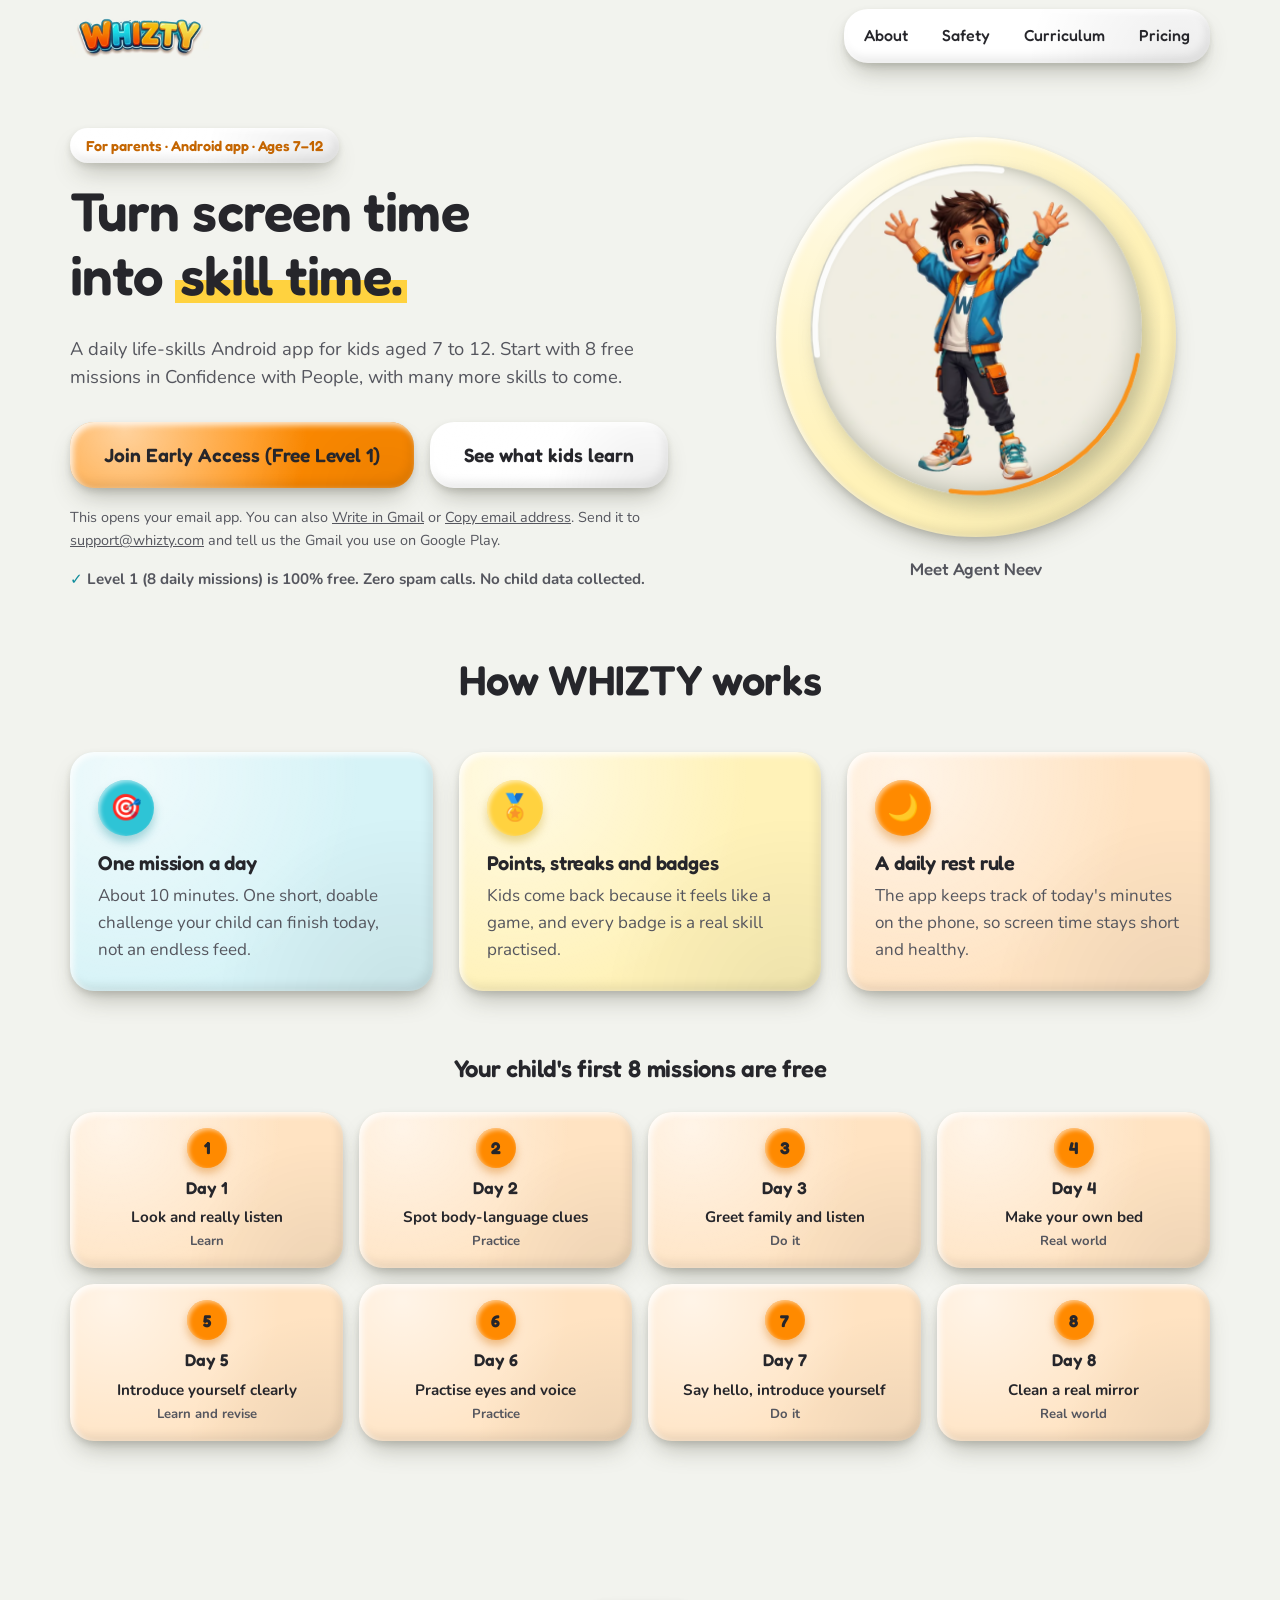
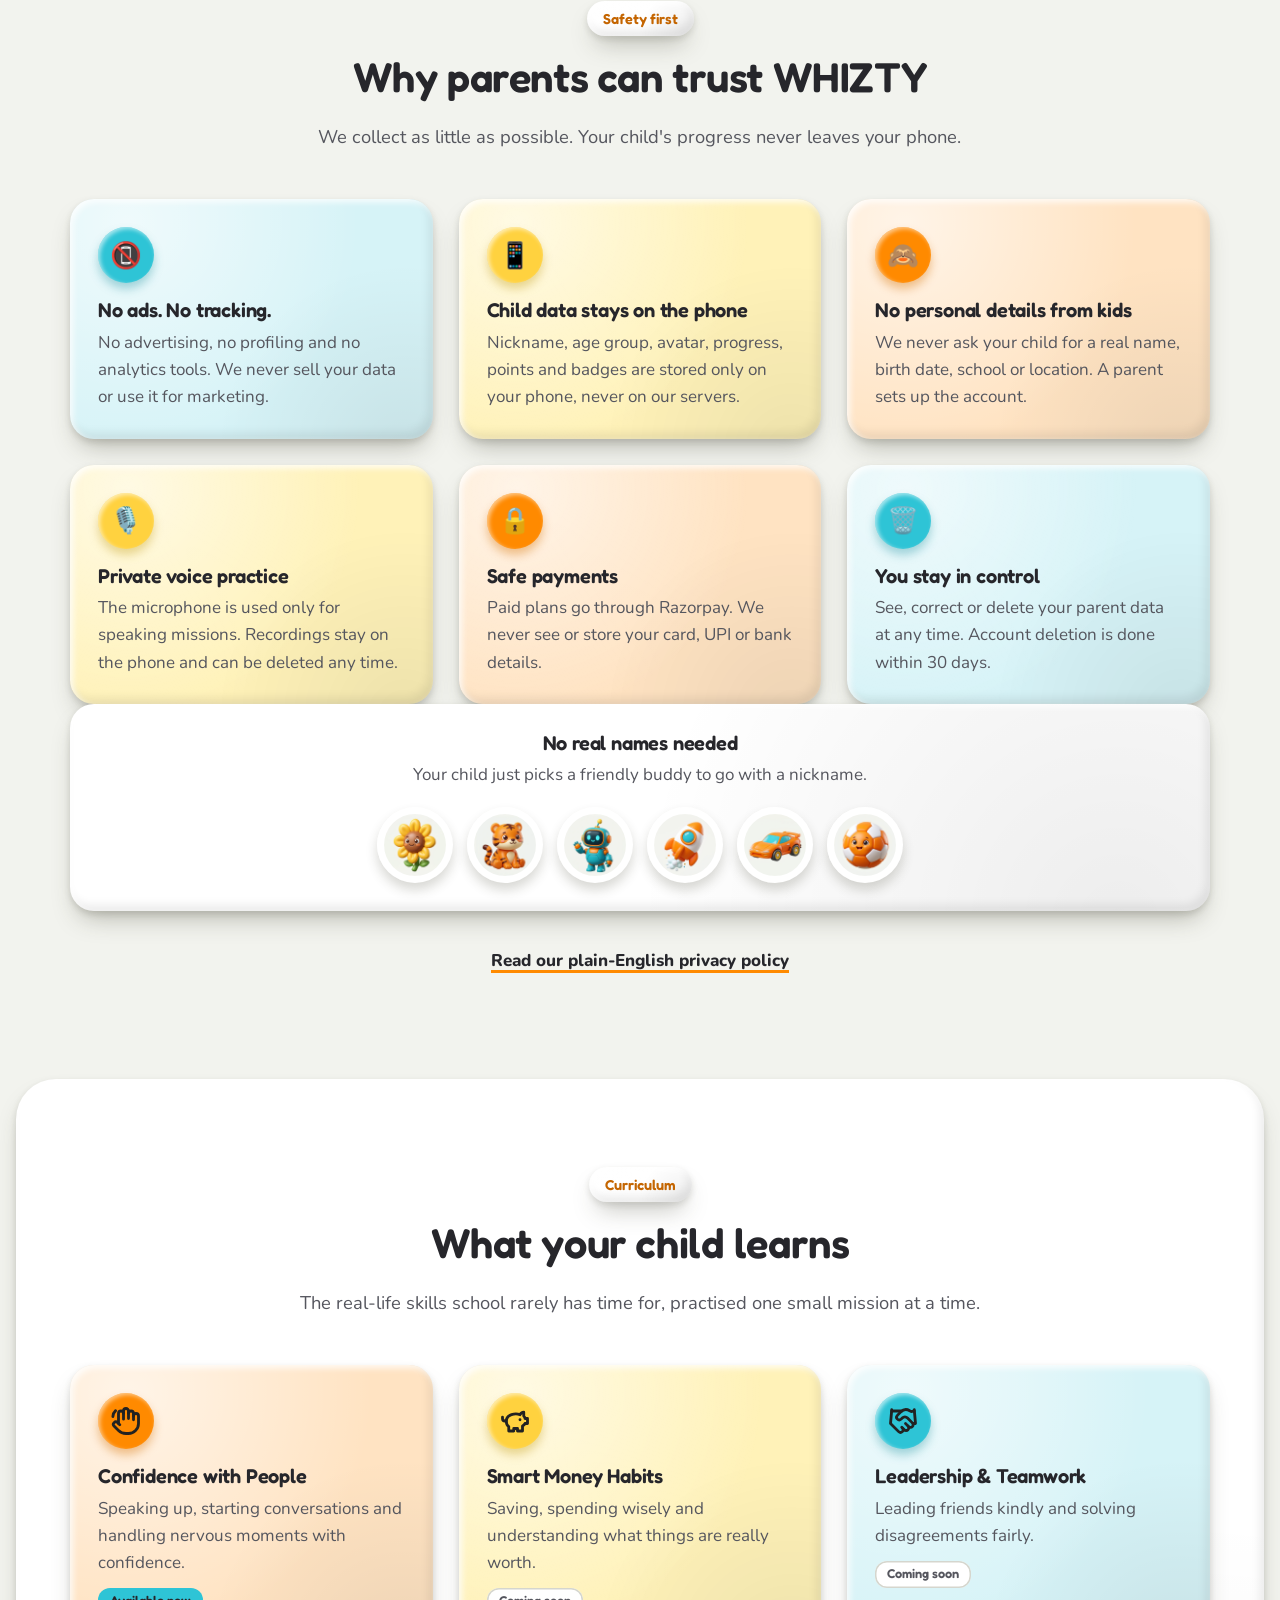
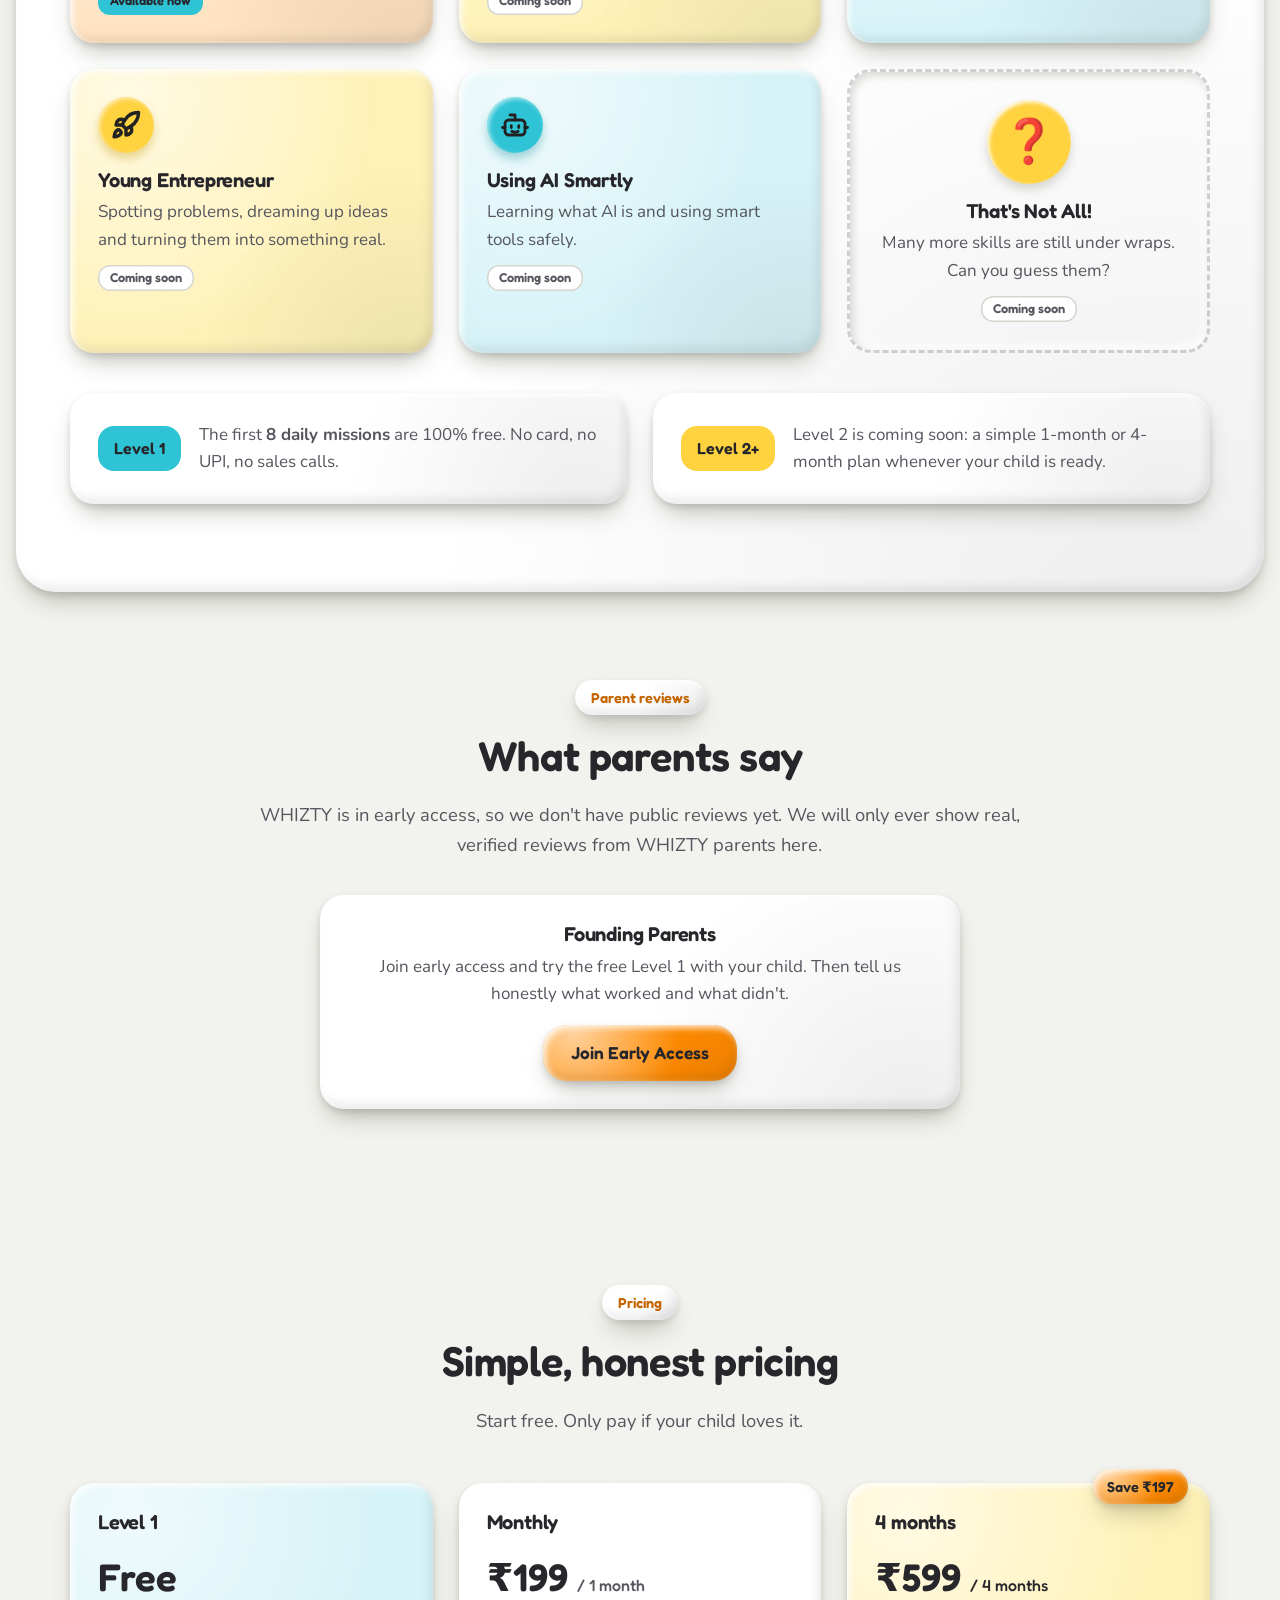
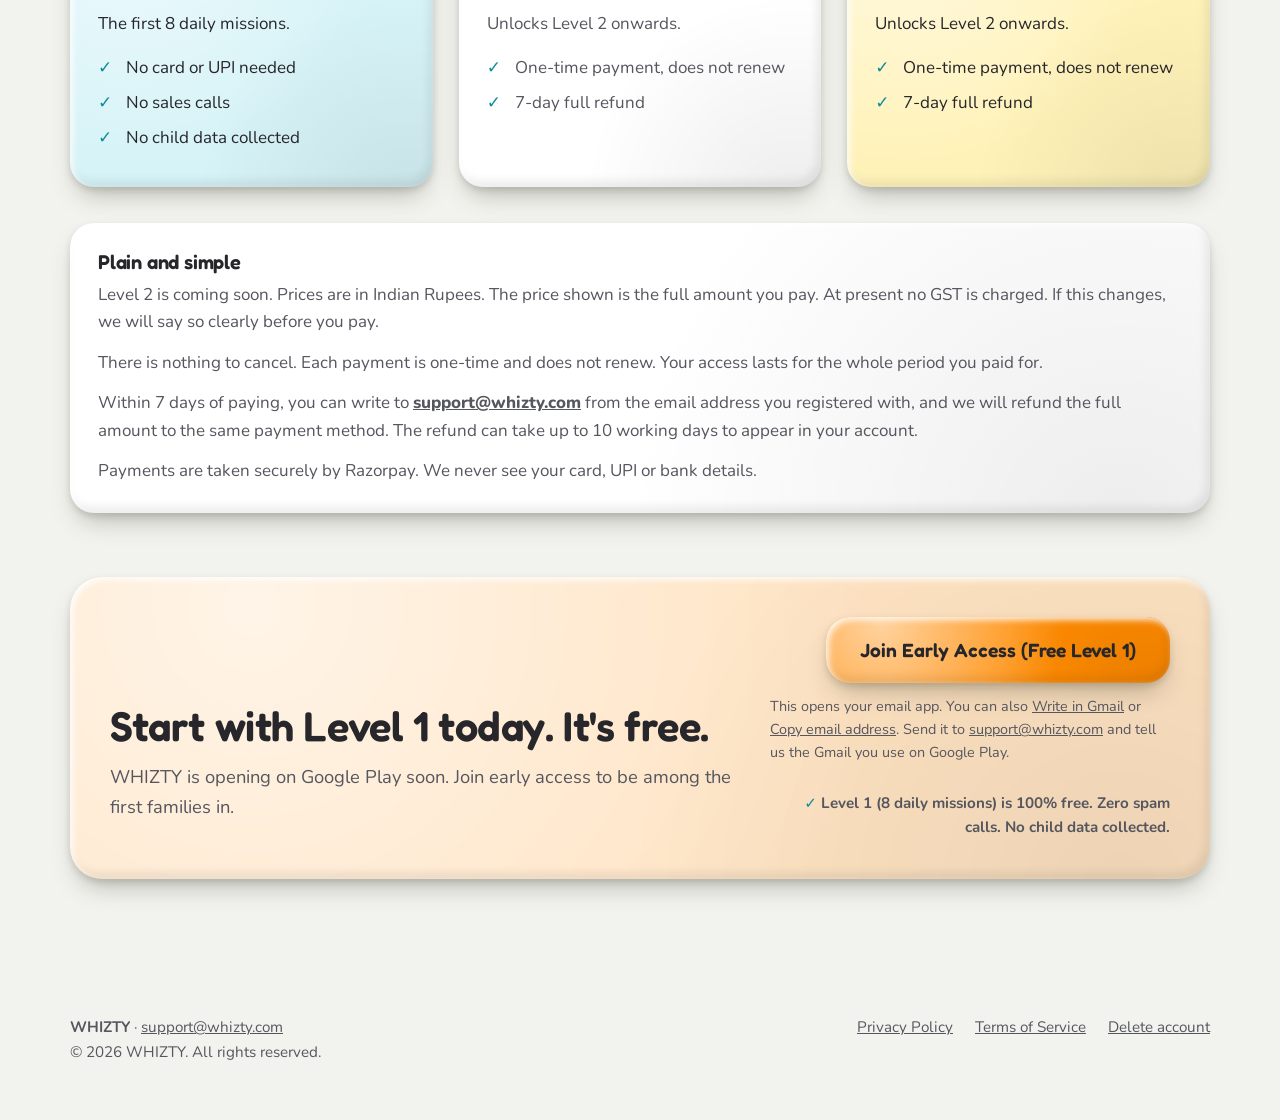
==== commit 308c56be: "Home page: shorter headline, day cards with previews, clearer early access - Headline "Turn screen t" ====
--- a/index.html
+++ b/index.html
@@ -87,7 +87,6 @@
         <li><a href="#about">About</a></li>
         <li><a href="#safety">Safety</a></li>
         <li><a href="#curriculum">Curriculum</a></li>
-        <li><a href="#reviews">Reviews</a></li>
         <li><a href="#pricing">Pricing</a></li>
       </ul>
     </nav>
@@ -101,12 +100,13 @@
   <div class="wrap hero-grid">
     <div class="hero-copy">
       <p class="eyebrow">For parents · Android app · Ages 7–12</p>
-      <h1 id="pitch">WHIZTY is a daily <span class="hl">life-skills app for kids aged 7 to 12</span> that turns 10 minutes of everyday screen time into fun missions for building confidence, smart money habits, leadership and real-world readiness.</h1>
+      <h1 id="pitch">Turn screen time into <span class="hl">skill time.</span></h1>
+      <p class="hero-sub">A daily life-skills Android app for kids aged 7 to 12. Start with 8 free missions in Confidence with People, with many more skills to come.</p>
       <div class="cta-row">
         <a href="mailto:support@whizty.com?subject=WHIZTY%20early%20access&amp;body=Hello%20WHIZTY%2C%20please%20add%20me%20to%20early%20access.%0A%0AThe%20Gmail%20I%20use%20on%20Google%20Play%20is%3A%20" class="btn btn-primary btn-lg magnetic" data-cta>Join Early Access (Free Level 1)</a>
         <a href="#curriculum" class="btn btn-lg magnetic">See what kids learn</a>
       </div>
-      <p class="small" data-email-hint>This opens your email app. Or write to <a href="mailto:support@whizty.com">support@whizty.com</a> with the Gmail you use on Google Play.</p>
+      <p class="small" data-email-hint>This opens your email app. You can also <a href="https://mail.google.com/mail/?view=cm&amp;fs=1&amp;to=support%40whizty.com&amp;su=WHIZTY%20early%20access&amp;body=Hello%20WHIZTY%2C%20please%20add%20me%20to%20early%20access.%0A%0AThe%20Gmail%20I%20use%20on%20Google%20Play%20is%3A%20" target="_blank" rel="noopener noreferrer">Write in Gmail</a><span data-copy-wrap hidden> or <button type="button" class="link-btn" data-copy-email aria-live="polite">Copy email address</button></span>. Send it to <a href="mailto:support@whizty.com">support@whizty.com</a> and tell us the Gmail you use on Google Play.</p>
       <p class="trust-line">Level 1 (8 daily missions) is 100% free. Zero spam calls. No child data collected.</p>
     </div>
 
@@ -138,6 +138,20 @@
         <h3>A daily rest rule</h3>
         <p>The app keeps track of today's minutes on the phone, so screen time stays short and healthy.</p>
       </article>
+    </div>
+
+    <div class="how-days">
+      <h3 class="center">Your child's first 8 missions are free</h3>
+      <div class="days">
+        <div class="day"><b>1</b>Day 1<span class="what">Look and really listen</span><small>Learn</small></div>
+        <div class="day"><b>2</b>Day 2<span class="what">Spot body-language clues</span><small>Practice</small></div>
+        <div class="day"><b>3</b>Day 3<span class="what">Greet family and listen</span><small>Do it</small></div>
+        <div class="day"><b>4</b>Day 4<span class="what">Make your own bed</span><small>Real world</small></div>
+        <div class="day"><b>5</b>Day 5<span class="what">Introduce yourself clearly</span><small>Learn and revise</small></div>
+        <div class="day"><b>6</b>Day 6<span class="what">Practise eyes and voice</span><small>Practice</small></div>
+        <div class="day"><b>7</b>Day 7<span class="what">Say hello, introduce yourself</span><small>Do it</small></div>
+        <div class="day"><b>8</b>Day 8<span class="what">Clean a real mirror</span><small>Real world</small></div>
+      </div>
     </div>
   </div>
 </section>
@@ -208,33 +222,33 @@
     </div>
     <div class="grid skill-grid">
       <article class="card accent-orange">
-        <div class="bubble" aria-hidden="true">🦁</div>
+        <div class="bubble" aria-hidden="true"><img src="assets/icons/skill_waving_hand.svg" alt="" width="30" height="30"></div>
         <h3>Confidence with People</h3>
         <p>Speaking up, starting conversations and handling nervous moments with confidence.</p>
         <span class="tag">Available now</span>
       </article>
       <article class="card accent-sun">
-        <div class="bubble" aria-hidden="true">💰</div>
+        <div class="bubble" aria-hidden="true"><img src="assets/icons/skill_piggy_bank.svg" alt="" width="30" height="30"></div>
         <h3>Smart Money Habits</h3>
         <p>Saving, spending wisely and understanding what things are really worth.</p>
         <span class="tag soon">Coming soon</span>
       </article>
       <article class="card accent-turq">
-        <div class="bubble" aria-hidden="true">🧭</div>
-        <h3>Leadership</h3>
-        <p>Taking initiative, helping a team and leading by example.</p>
-        <span class="tag soon">Coming soon</span>
-      </article>
-      <article class="card accent-sun">
-        <div class="bubble" aria-hidden="true">🚀</div>
-        <h3>Entrepreneurship</h3>
+        <div class="bubble" aria-hidden="true"><img src="assets/icons/skill_handshake.svg" alt="" width="30" height="30"></div>
+        <h3>Leadership &amp; Teamwork</h3>
+        <p>Leading friends kindly and solving disagreements fairly.</p>
+        <span class="tag soon">Coming soon</span>
+      </article>
+      <article class="card accent-sun">
+        <div class="bubble" aria-hidden="true"><img src="assets/icons/skill_rocket.svg" alt="" width="30" height="30"></div>
+        <h3>Young Entrepreneur</h3>
         <p>Spotting problems, dreaming up ideas and turning them into something real.</p>
         <span class="tag soon">Coming soon</span>
       </article>
       <article class="card accent-turq">
-        <div class="bubble" aria-hidden="true">🤖</div>
-        <h3>AI</h3>
-        <p>Understanding the tools shaping their future, and using them wisely.</p>
+        <div class="bubble" aria-hidden="true"><img src="assets/icons/skill_robot.svg" alt="" width="30" height="30"></div>
+        <h3>Using AI Smartly</h3>
+        <p>Learning what AI is and using smart tools safely.</p>
         <span class="tag soon">Coming soon</span>
       </article>
       <article class="card more">
@@ -265,16 +279,16 @@
       <h2 id="reviews-title">What parents say</h2>
       <p class="lead">WHIZTY is in early access, so we don't have public reviews yet. We will only ever show real, verified reviews from WHIZTY parents here.</p>
     </div>
-    <div class="grid grid-3">
       <!-- To add a REAL, verified review, replace one slot with:
       <figure class="card review">
         <blockquote>"The parent's exact words."</blockquote>
         <figcaption>First name, city · parent of a 9-year-old</figcaption>
       </figure>
       -->
-      <div class="card review-slot"><span class="quote" aria-hidden="true">“</span><p>Saved for a real WHIZTY parent.</p></div>
-      <div class="card review-slot"><span class="quote" aria-hidden="true">“</span><p>Saved for a real WHIZTY parent.</p></div>
-      <div class="card review-slot"><span class="quote" aria-hidden="true">“</span><p>Saved for a real WHIZTY parent.</p></div>
+    <div class="card founding center">
+      <h3>Founding Parents</h3>
+      <p>Join early access and try the free Level 1 with your child. Then tell us honestly what worked and what didn't.</p>
+      <a href="mailto:support@whizty.com?subject=WHIZTY%20early%20access&amp;body=Hello%20WHIZTY%2C%20please%20add%20me%20to%20early%20access.%0A%0AThe%20Gmail%20I%20use%20on%20Google%20Play%20is%3A%20" class="btn btn-primary" data-cta>Join Early Access</a>
     </div>
   </div>
 </section>
@@ -308,7 +322,7 @@
         </ul>
       </article>
       <article class="card plan featured">
-        <span class="badge">Save about 25%</span>
+        <span class="badge">Save ₹197</span>
         <h3>4 months</h3>
         <p class="price">₹599 <small>/ 4 months</small></p>
         <p>Unlocks Level 2 onwards.</p>
@@ -333,7 +347,7 @@
       </div>
       <div class="actions">
         <a href="mailto:support@whizty.com?subject=WHIZTY%20early%20access&amp;body=Hello%20WHIZTY%2C%20please%20add%20me%20to%20early%20access.%0A%0AThe%20Gmail%20I%20use%20on%20Google%20Play%20is%3A%20" class="btn btn-primary btn-lg magnetic" data-cta>Join Early Access (Free Level 1)</a>
-        <p class="small" data-email-hint>This opens your email app. Or write to <a href="mailto:support@whizty.com">support@whizty.com</a> with the Gmail you use on Google Play.</p>
+        <p class="small" data-email-hint>This opens your email app. You can also <a href="https://mail.google.com/mail/?view=cm&amp;fs=1&amp;to=support%40whizty.com&amp;su=WHIZTY%20early%20access&amp;body=Hello%20WHIZTY%2C%20please%20add%20me%20to%20early%20access.%0A%0AThe%20Gmail%20I%20use%20on%20Google%20Play%20is%3A%20" target="_blank" rel="noopener noreferrer">Write in Gmail</a><span data-copy-wrap hidden> or <button type="button" class="link-btn" data-copy-email aria-live="polite">Copy email address</button></span>. Send it to <a href="mailto:support@whizty.com">support@whizty.com</a> and tell us the Gmail you use on Google Play.</p>
         <a class="wa-link" href="#" data-wa-contact hidden>Or message us on WhatsApp</a>
         <p class="trust-line">Level 1 (8 daily missions) is 100% free. Zero spam calls. No child data collected.</p>
       </div>
--- a/css/style.css
+++ b/css/style.css
@@ -142,7 +142,8 @@
 /* ---------- Hero ---------- */
 .hero { padding: 56px 0 72px; }
 .hero-grid { display: grid; grid-template-columns: 1.15fr .85fr; gap: 40px; align-items: center; }
-.hero h1 { font-size: clamp(1.75rem, 3.5vw, 2.7rem); font-weight: 600; max-width: 30ch; }
+.hero h1 { font-size: clamp(2.1rem, 4.6vw, 3.4rem); font-weight: 600; max-width: 16ch; }
+.hero-sub { margin: 0; max-width: 34em; font-size: 1.15rem; line-height: 1.55; font-weight: 400; color: var(--ink-soft); }
 .hl { background: linear-gradient(transparent 58%, var(--sun) 58%, var(--sun) 92%, transparent 92%); padding: 0 .08em; }
 .cta-row { display: flex; flex-wrap: wrap; gap: 16px; margin: 30px 0 18px; }
 .trust-line { font-size: .95rem; font-weight: 700; color: var(--ink-soft); margin: 0; }
@@ -167,14 +168,13 @@
   padding: 16px 10px; text-align: center; border-radius: var(--r-24);
   background: var(--patch), var(--orange-tint); box-shadow: var(--clay); --sh: 255, 138, 0;
   font-family: var(--font-head); font-weight: 600;
-  transition: transform .28s var(--press);
-}
-@media (hover: hover) { .day:hover { transform: translateY(-4px) scale(1.04); } }
+}
 .day b {
   display: grid; place-items: center; width: 40px; height: 40px; margin: 0 auto 6px;
   border-radius: 50%; background: var(--orange); color: var(--ink);
   box-shadow: 0 5px 8px rgba(214, 112, 0, .4), inset 2px 2px 4px rgba(255, 255, 255, .55);
 }
+.day .what { display: block; margin: 6px 0 4px; font-family: var(--font-body); font-weight: 700; font-size: .95rem; line-height: 1.35; color: var(--ink); }
 .day small { display: block; font-family: var(--font-body); font-weight: 700; font-size: .82rem; color: var(--ink-soft); }
 .day-locked { margin-top: 16px; display: flex; align-items: center; gap: 14px; padding: 16px 20px; border-radius: var(--r-24); background: var(--patch), var(--locked); box-shadow: var(--clay); font-family: var(--font-head); font-weight: 600; }
 .day-locked span { display: grid; place-items: center; width: 40px; height: 40px; border-radius: 50%; background: #D9DAD2; flex: none; }
@@ -249,8 +249,6 @@
 .foot { display: flex; flex-wrap: wrap; justify-content: space-between; gap: 20px; }
 .foot nav a { margin-left: 18px; }
 /* keep footer links clear of the travelling Neev medallion when side margins are narrow */
-@media (min-width: 700px) and (max-width: 1519px) { .site-footer .foot { padding-right: 130px; } }
-@media (max-width: 699px) { .site-footer { padding-bottom: 110px; } }
 
 /* ---------- Early Access dialog ---------- */
 .dialog {
@@ -289,6 +287,10 @@
 .progress-wrap .count { margin: 10px 0 0; font-weight: 800; }
 .reward { font-weight: 700; }
 .small { font-size: .9rem; color: var(--ink-soft); }
+.link-btn { padding: 0; border: 0; background: none; font: inherit; color: inherit; text-decoration: underline; cursor: pointer; }
+.founding { max-width: 640px; margin: 36px auto 0; }
+.founding p { margin-bottom: 18px; }
+.bubble img { width: 30px; height: 30px; }
 .share-row { display: grid; gap: 12px; margin-top: 18px; }
 .ref-link { margin: 14px 0 0; word-break: break-all; text-align: center; font-size: .9rem; color: var(--ink-soft); }
 .linklike { background: none; border: 0; padding: 0; font: inherit; color: var(--ink-soft); text-decoration: underline; cursor: pointer; }
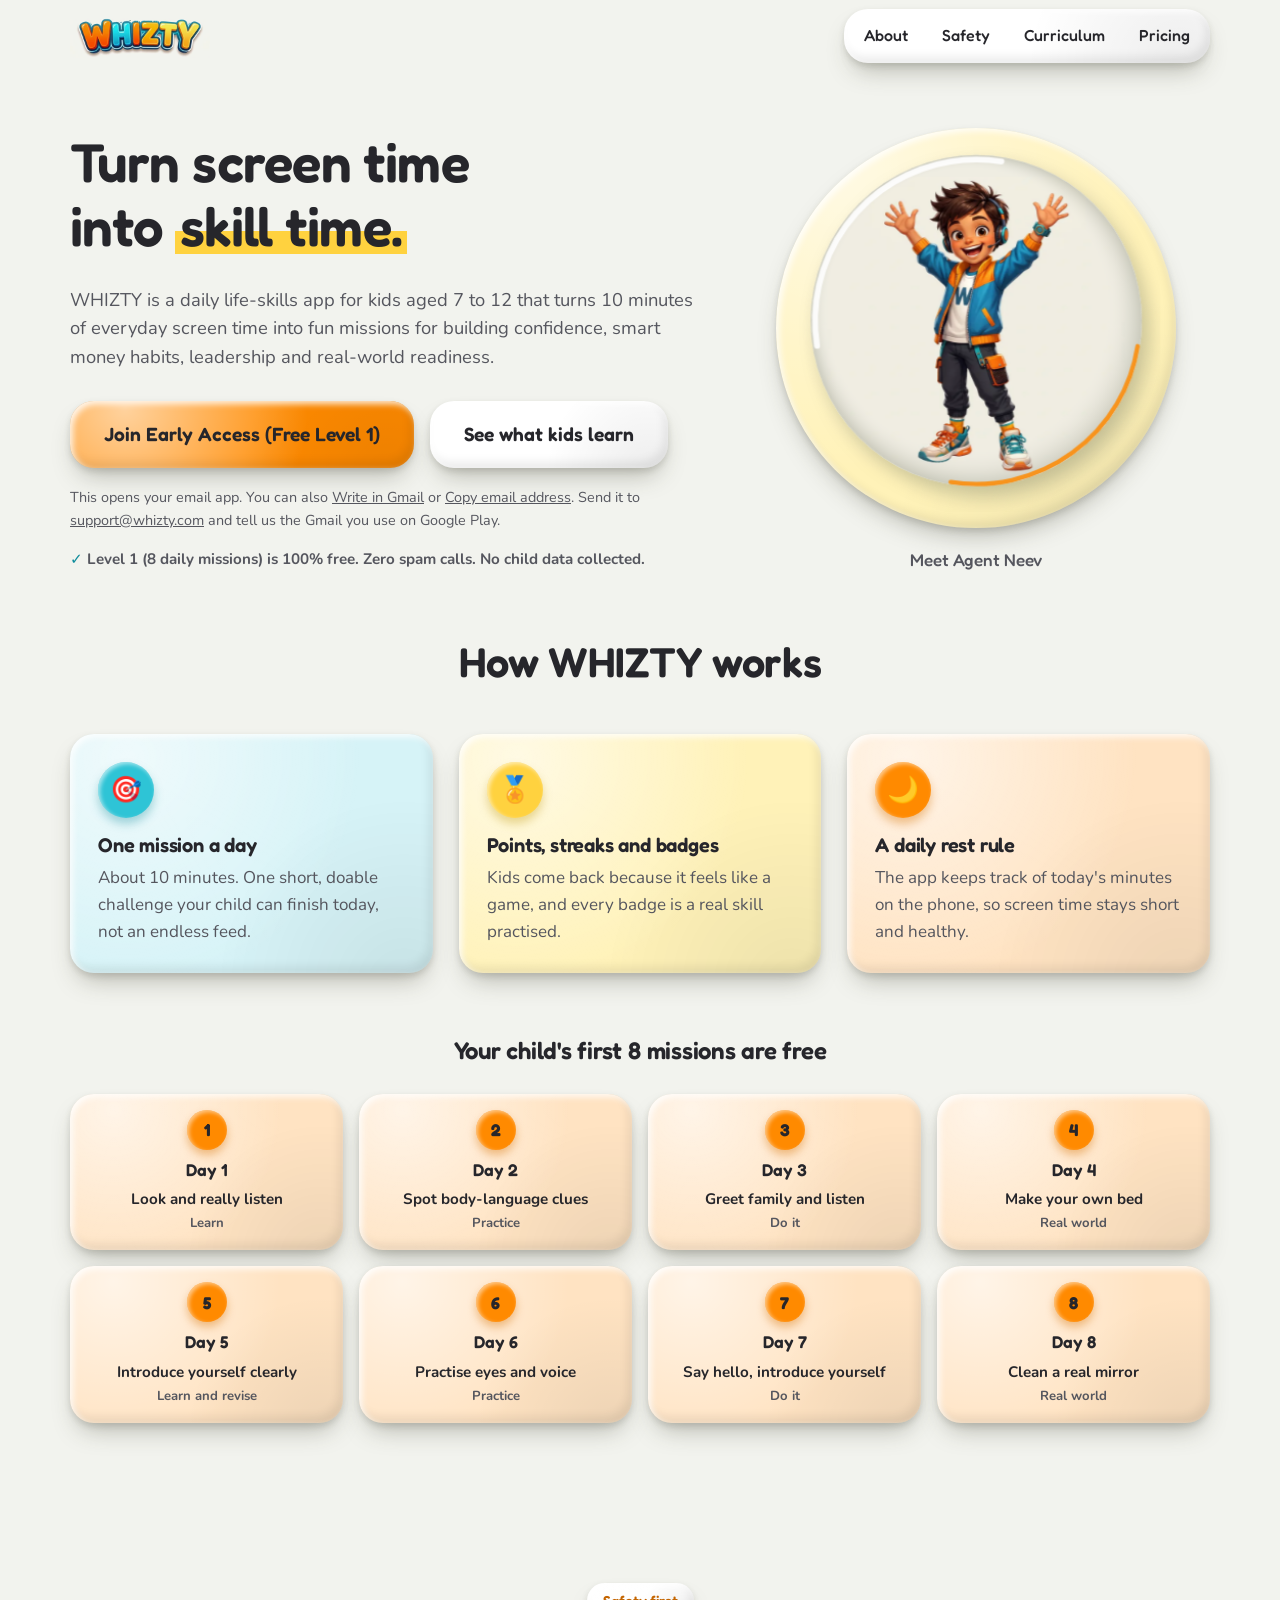
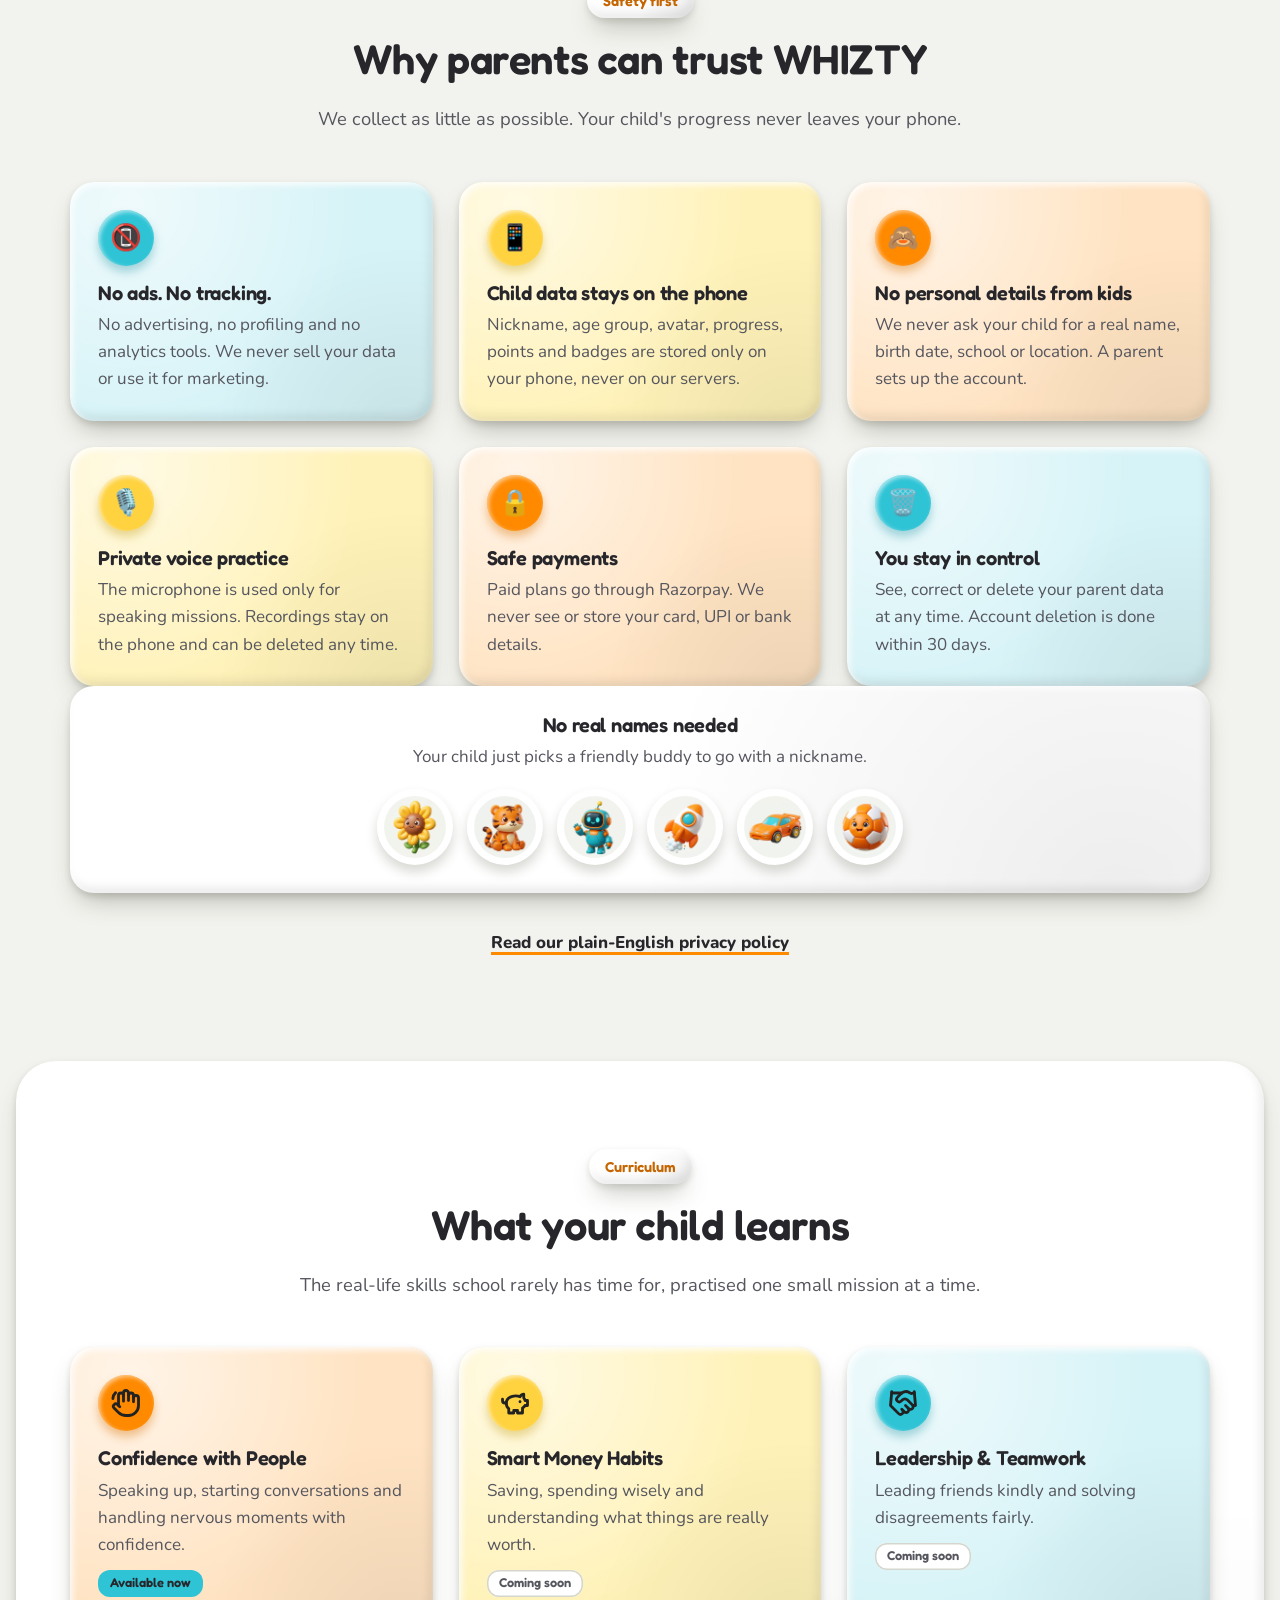
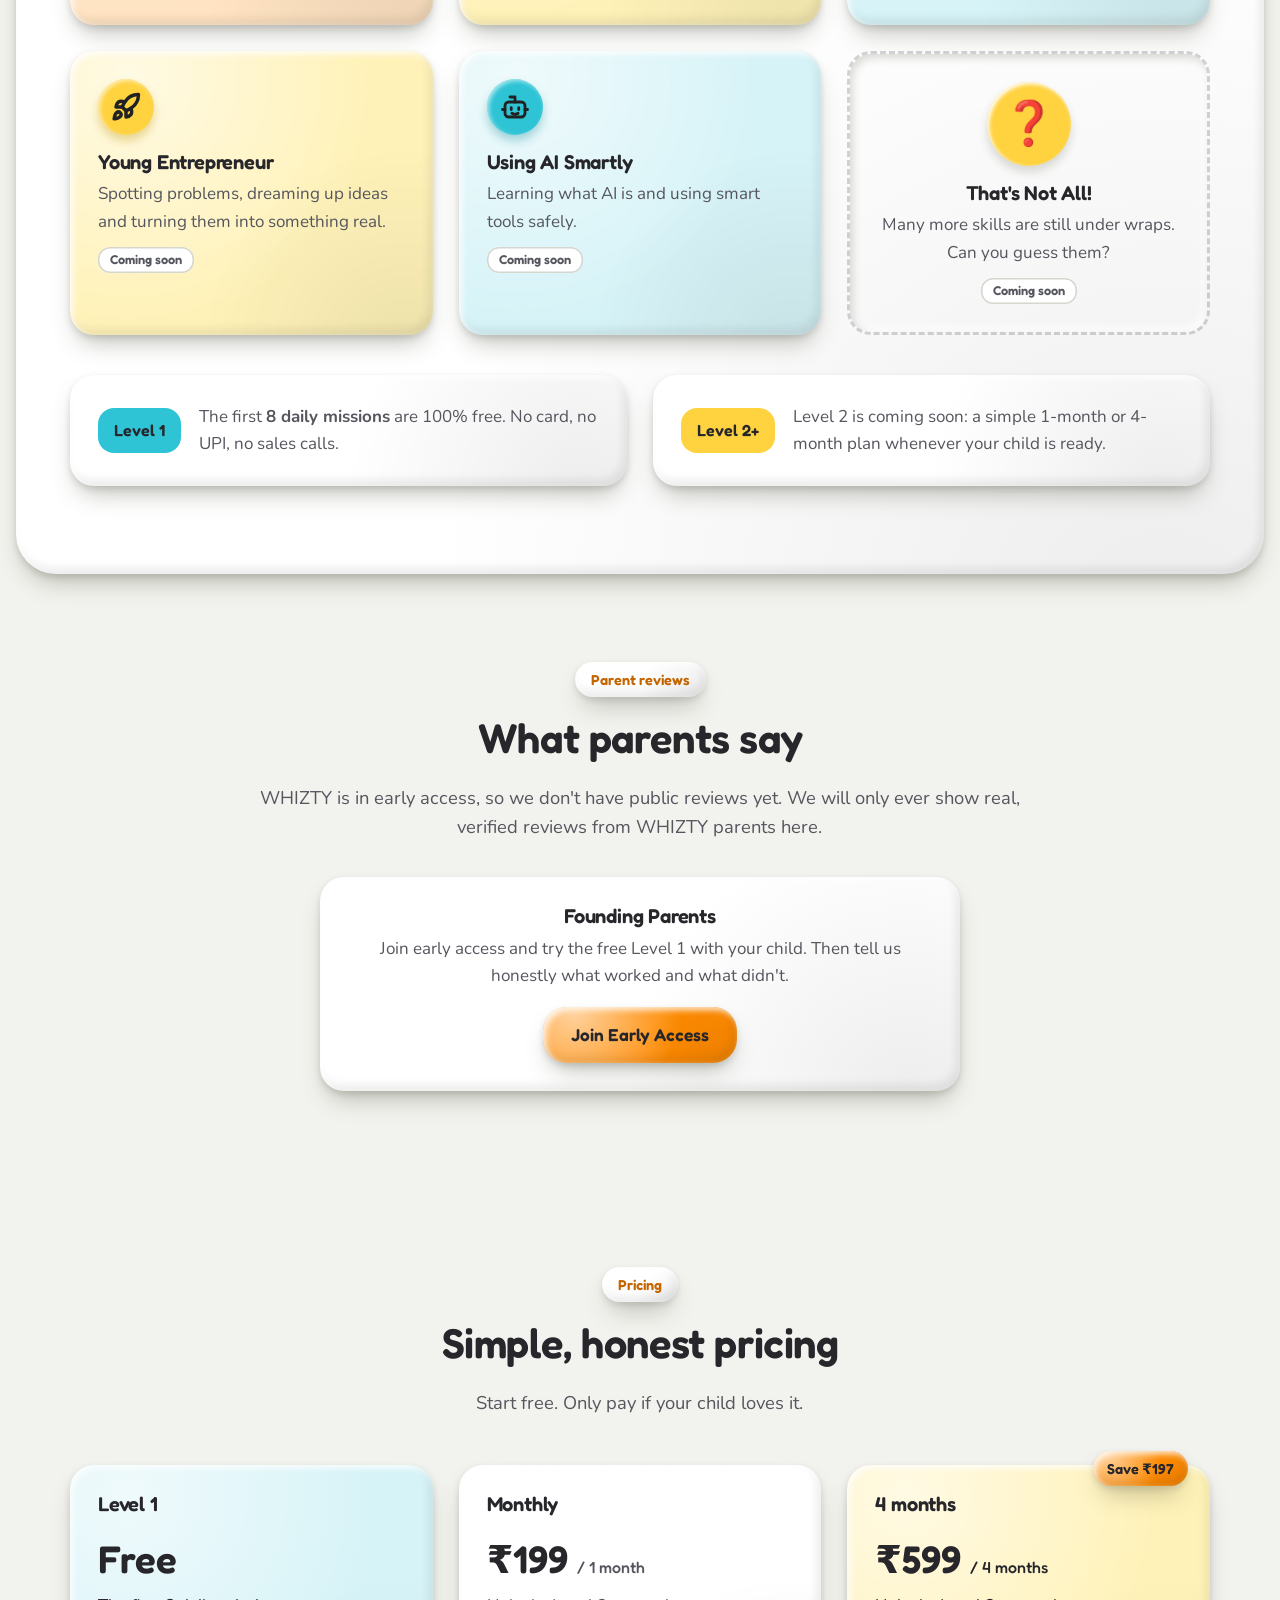
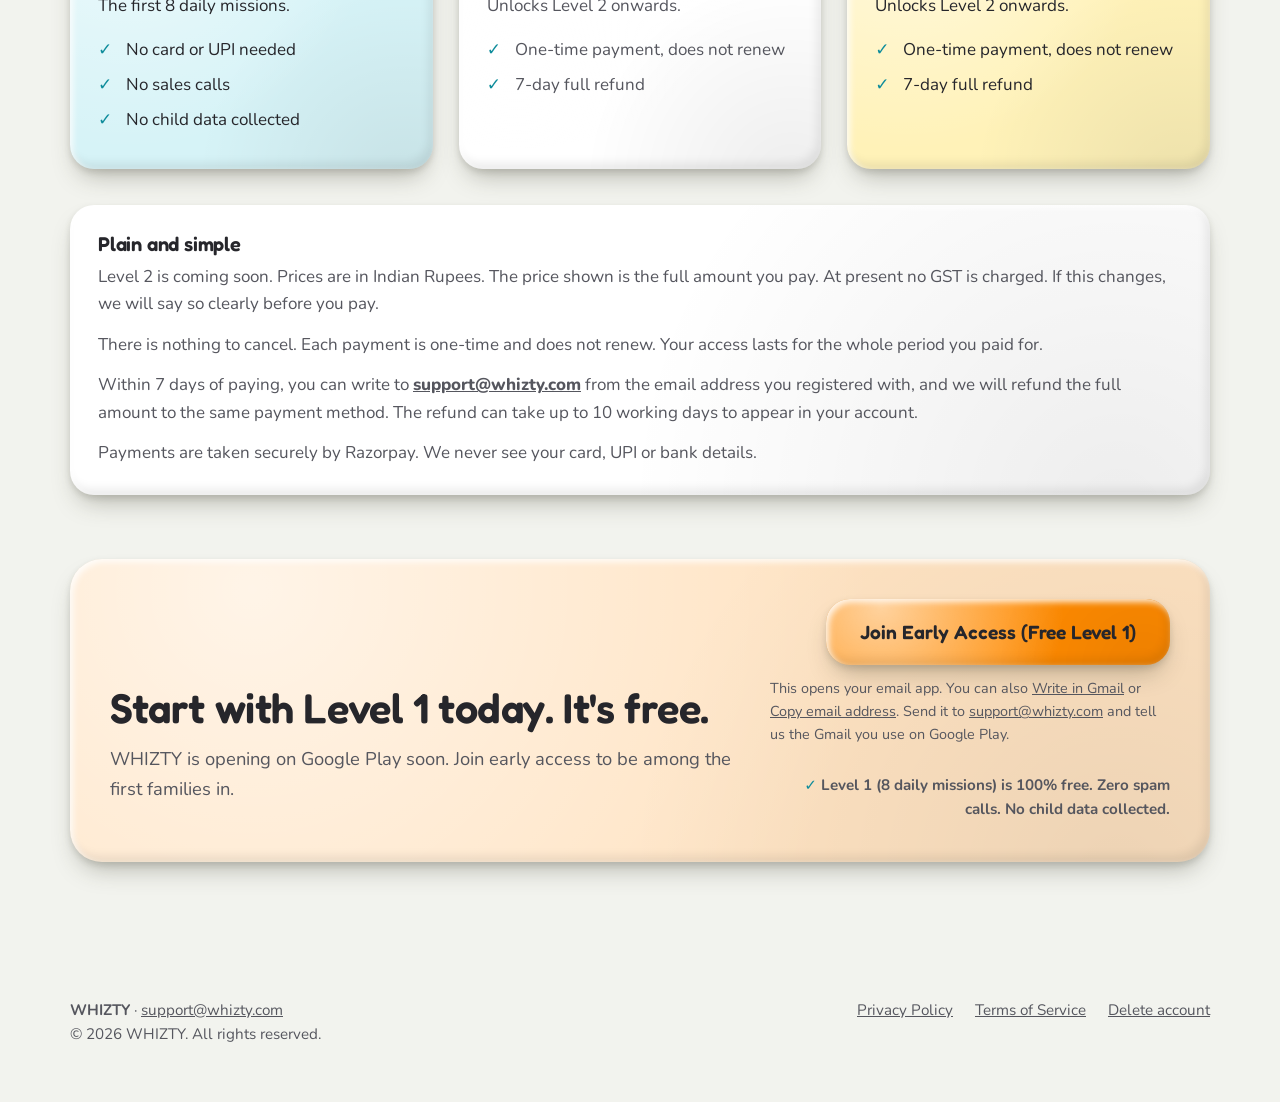
==== commit f1a5781a: "Home page top: no small label, new line under the headline Co-Authored-By: Claude Sonnet 5.5 <norepl" ====
--- a/index.html
+++ b/index.html
@@ -99,9 +99,8 @@
 <section id="about" class="hero" aria-labelledby="pitch">
   <div class="wrap hero-grid">
     <div class="hero-copy">
-      <p class="eyebrow">For parents · Android app · Ages 7–12</p>
       <h1 id="pitch">Turn screen time into <span class="hl">skill time.</span></h1>
-      <p class="hero-sub">A daily life-skills Android app for kids aged 7 to 12. Start with 8 free missions in Confidence with People, with many more skills to come.</p>
+      <p class="hero-sub">WHIZTY is a daily life-skills app for kids aged 7 to 12 that turns 10 minutes of everyday screen time into fun missions for building confidence, smart money habits, leadership and real-world readiness.</p>
       <div class="cta-row">
         <a href="mailto:support@whizty.com?subject=WHIZTY%20early%20access&amp;body=Hello%20WHIZTY%2C%20please%20add%20me%20to%20early%20access.%0A%0AThe%20Gmail%20I%20use%20on%20Google%20Play%20is%3A%20" class="btn btn-primary btn-lg magnetic" data-cta>Join Early Access (Free Level 1)</a>
         <a href="#curriculum" class="btn btn-lg magnetic">See what kids learn</a>
